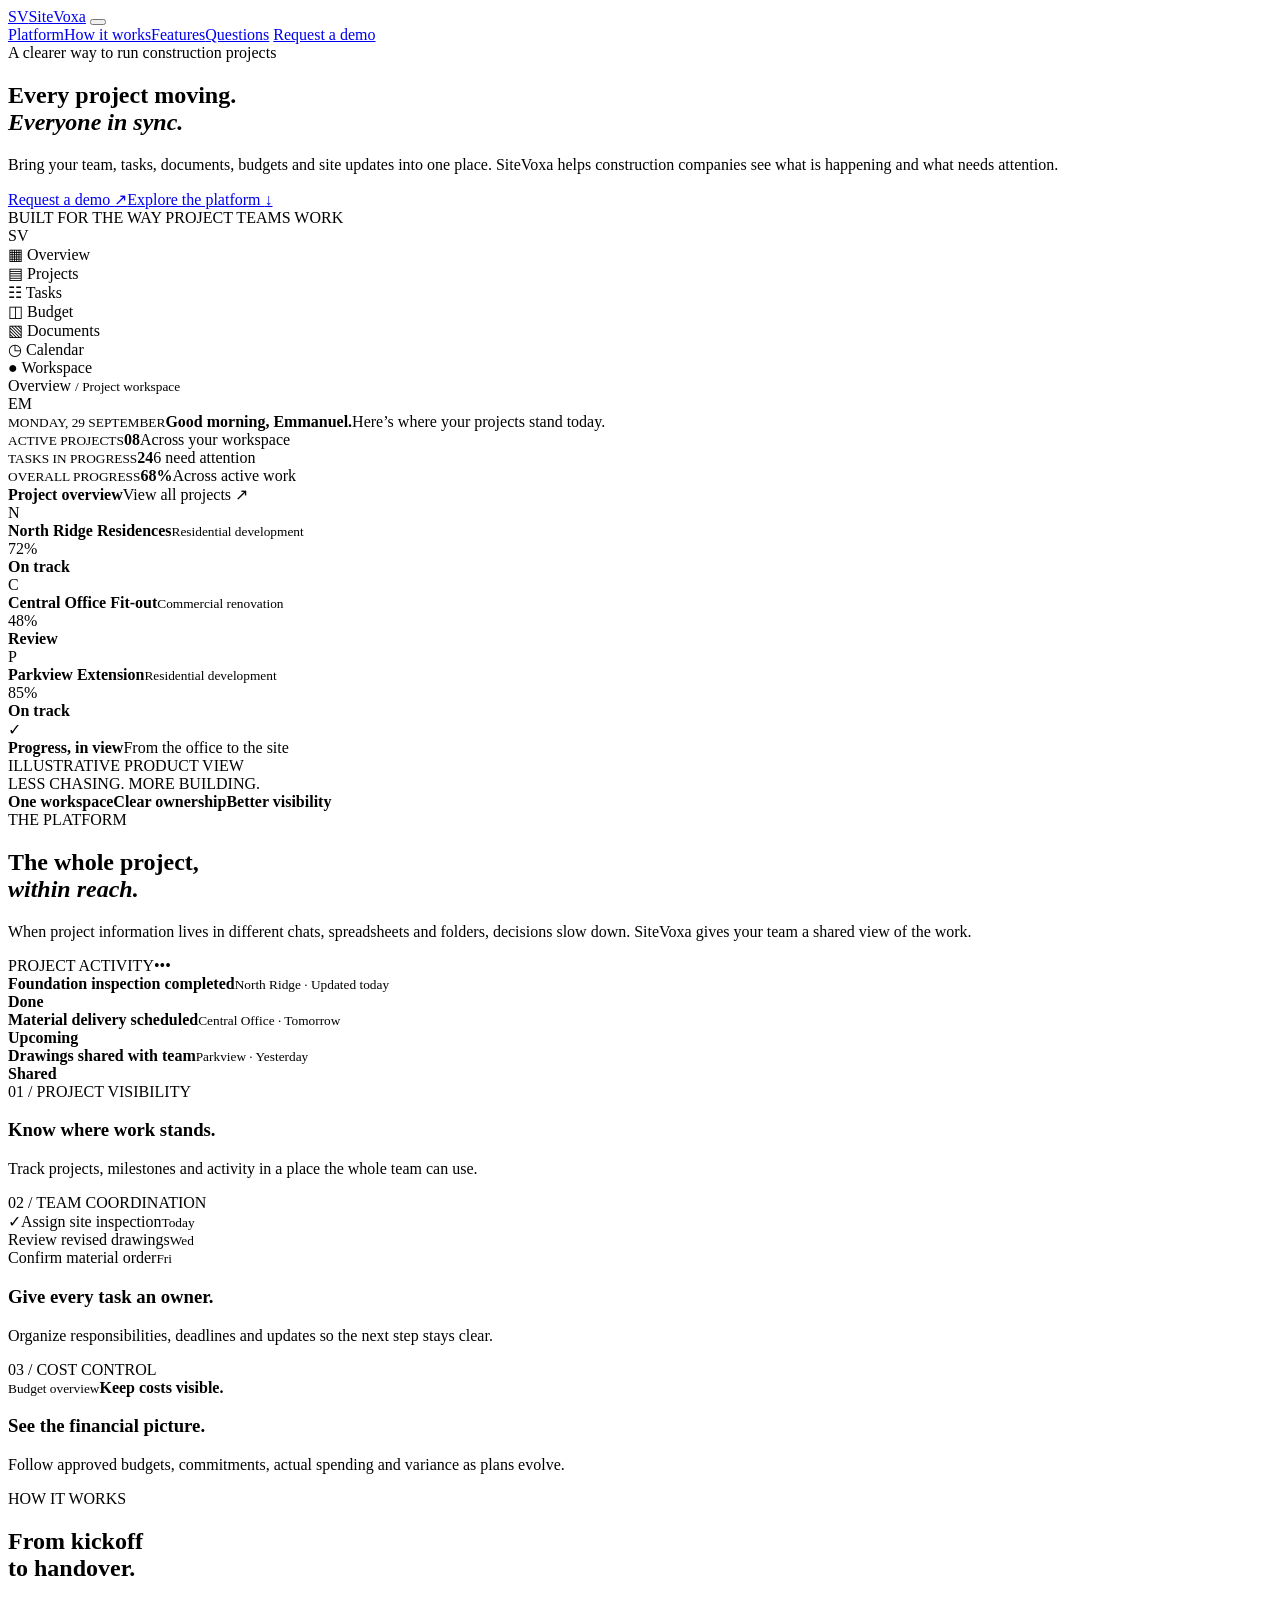
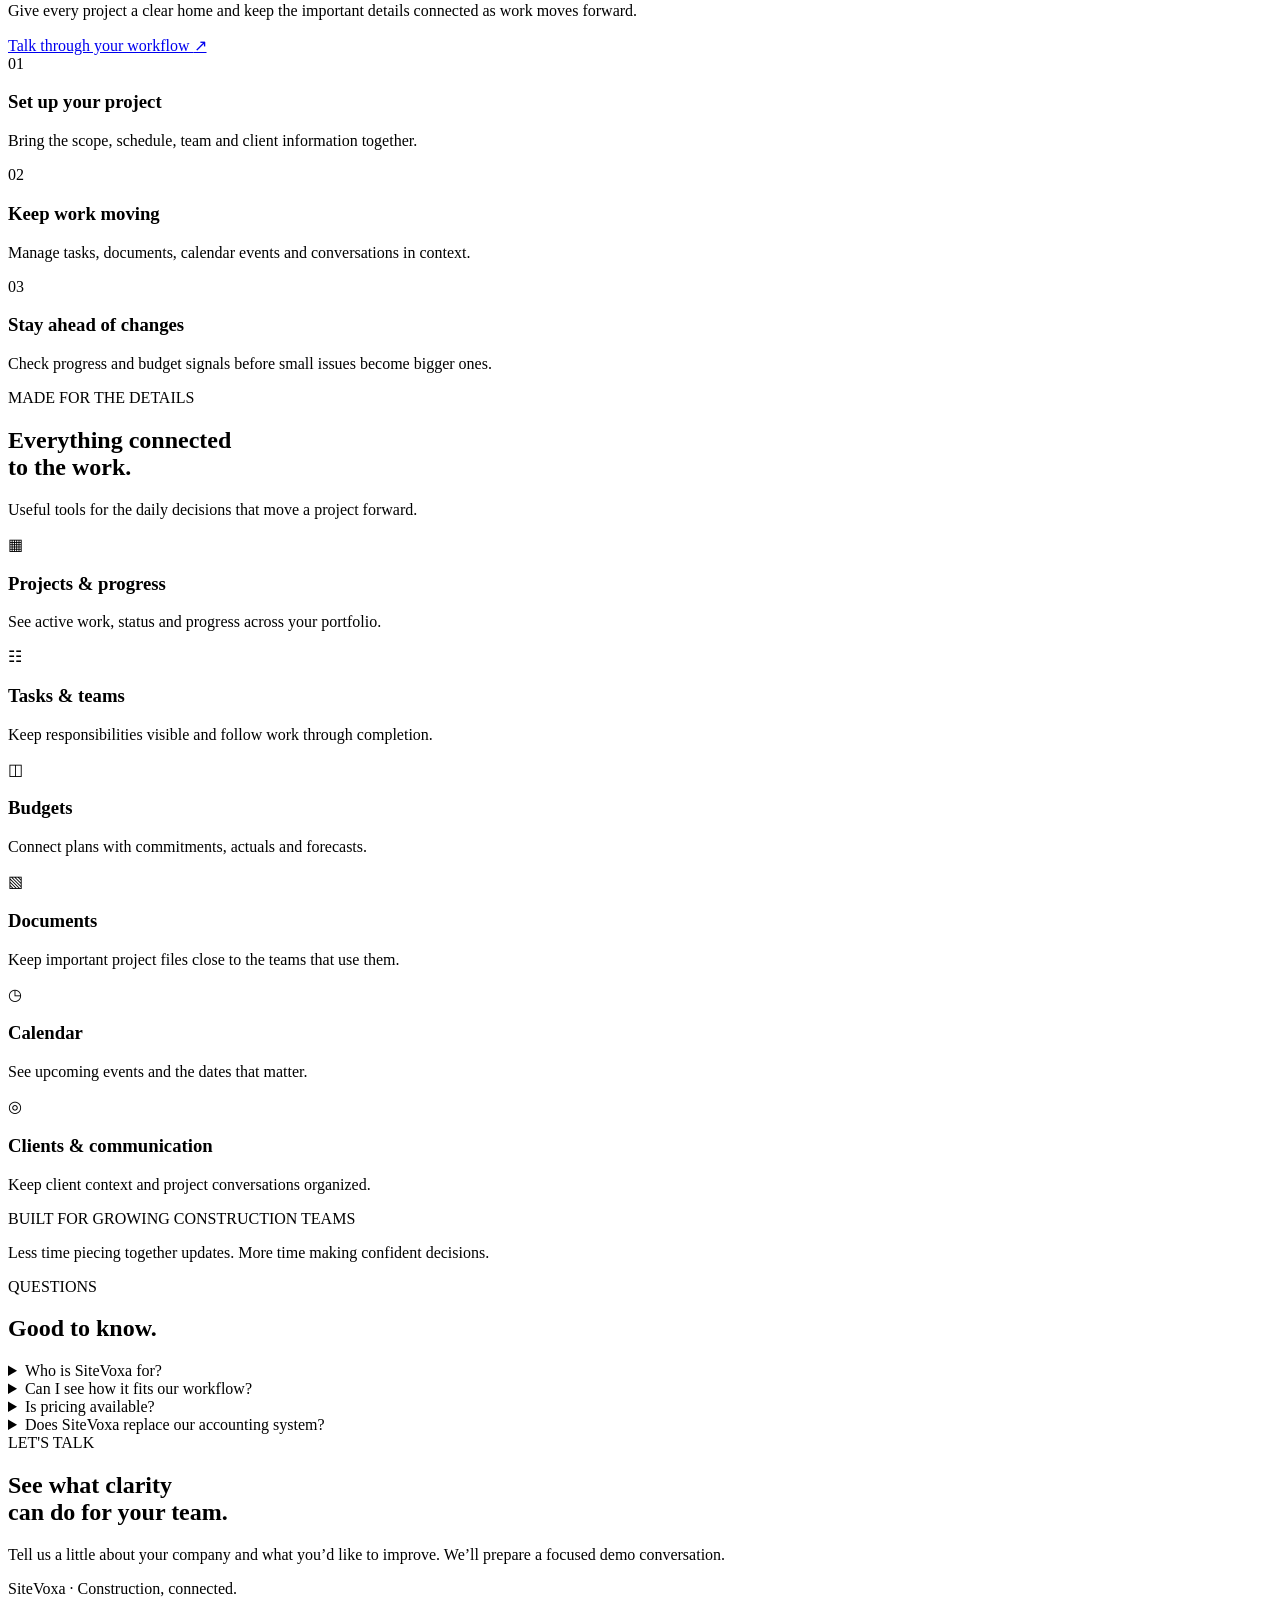
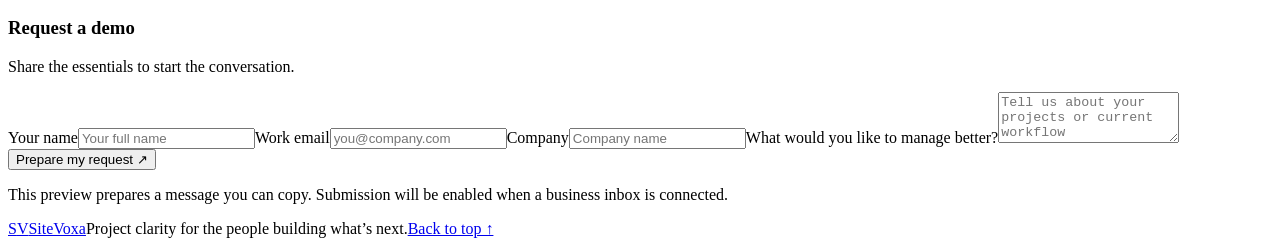
==== index.html @ 2865266f "Add SiteVoxa business website" ====
<!doctype html>
<html lang="en">
<head>
  <meta charset="utf-8">
  <meta name="viewport" content="width=device-width, initial-scale=1">
  <meta name="theme-color" content="#09251d">
  <meta name="description" content="SiteVoxa brings projects, tasks, teams, budgets and site updates into one clear workspace for construction companies.">
  <title>SiteVoxa — Run every project with clarity</title>
  <link rel="icon" href="favicon.svg" type="image/svg+xml">
  <link rel="preconnect" href="https://fonts.googleapis.com">
  <link rel="preconnect" href="https://fonts.gstatic.com" crossorigin>
  <link href="https://fonts.googleapis.com/css2?family=DM+Sans:wght@400;500;600;700&family=Manrope:wght@400;500;600;700;800&display=swap" rel="stylesheet">
  <link rel="stylesheet" href="styles.css">
</head>
<body>
  <header class="site-header" id="top">
    <div class="shell nav-wrap">
      <a class="brand" href="#top" aria-label="SiteVoxa home"><span class="brand-mark">S<span>V</span></span><span>SiteVoxa</span></a>
      <button class="menu-toggle" aria-expanded="false" aria-controls="primary-nav" aria-label="Open menu"><span></span><span></span><span></span></button>
      <nav id="primary-nav" class="nav-links" aria-label="Main navigation">
        <a href="#platform">Platform</a><a href="#workflow">How it works</a><a href="#features">Features</a><a href="#faq">Questions</a>
        <a class="nav-cta" href="#contact">Request a demo</a>
      </nav>
    </div>
  </header>
  <main>
    <section class="hero shell">
      <div class="hero-copy">
        <div class="eyebrow"><span class="eyebrow-line"></span> A clearer way to run construction projects</div>
        <h1>Every project moving.<br><em>Everyone in sync.</em></h1>
        <p>Bring your team, tasks, documents, budgets and site updates into one place. SiteVoxa helps construction companies see what is happening and what needs attention.</p>
        <div class="hero-actions"><a class="button button-primary" href="#contact">Request a demo <span aria-hidden="true">↗</span></a><a class="text-link" href="#platform">Explore the platform <span aria-hidden="true">↓</span></a></div>
        <div class="hero-proof"><span class="mini-rule"></span> BUILT FOR THE WAY PROJECT TEAMS WORK</div>
      </div>
      <div class="hero-visual" aria-label="Illustrative SiteVoxa project overview">
        <div class="visual-glow"></div>
        <div class="app-window">
          <div class="app-sidebar"><div class="app-logo">SV</div><div class="side-item selected">▦ <span>Overview</span></div><div class="side-item">▤ <span>Projects</span></div><div class="side-item">☷ <span>Tasks</span></div><div class="side-item">◫ <span>Budget</span></div><div class="side-item">▧ <span>Documents</span></div><div class="side-item">◷ <span>Calendar</span></div><div class="side-bottom">● <span>Workspace</span></div></div>
          <div class="app-content"><div class="app-top"><span>Overview <small>/ Project workspace</small></span><div class="avatar">EM</div></div><div class="app-main"><div class="app-greeting"><small>MONDAY, 29 SEPTEMBER</small><strong>Good morning, Emmanuel.</strong><span>Here’s where your projects stand today.</span></div><div class="stat-row"><div><small>ACTIVE PROJECTS</small><strong>08</strong><span>Across your workspace</span></div><div><small>TASKS IN PROGRESS</small><strong>24</strong><span>6 need attention</span></div><div><small>OVERALL PROGRESS</small><strong>68%</strong><span>Across active work</span></div></div><div class="project-panel"><div class="panel-heading"><strong>Project overview</strong><span>View all projects ↗</span></div><div class="project-line"><div class="project-icon">N</div><div><strong>North Ridge Residences</strong><small>Residential development</small></div><div class="progress-label">72% <i style="--progress:72%"></i></div><b class="status">On track</b></div><div class="project-line"><div class="project-icon alt">C</div><div><strong>Central Office Fit-out</strong><small>Commercial renovation</small></div><div class="progress-label">48% <i style="--progress:48%"></i></div><b class="status amber">Review</b></div><div class="project-line"><div class="project-icon third">P</div><div><strong>Parkview Extension</strong><small>Residential development</small></div><div class="progress-label">85% <i style="--progress:85%"></i></div><b class="status">On track</b></div></div></div></div>
        </div>
        <div class="float-note"><div class="note-symbol">✓</div><div><strong>Progress, in view</strong><span>From the office to the site</span></div></div>
        <div class="visual-caption">ILLUSTRATIVE PRODUCT VIEW</div>
      </div>
    </section>
    <section class="trust-strip"><div class="shell"><span>LESS CHASING. MORE BUILDING.</span><div><b>One workspace</b><i></i><b>Clear ownership</b><i></i><b>Better visibility</b></div></div></section>
    <section id="platform" class="section platform shell"><div class="section-heading"><div><span class="kicker">THE PLATFORM</span><h2>The whole project,<br><em>within reach.</em></h2></div><p>When project information lives in different chats, spreadsheets and folders, decisions slow down. SiteVoxa gives your team a shared view of the work.</p></div><div class="feature-grid"><article class="feature-card feature-lead"><div class="feature-illustration"><div class="board-title"><span>PROJECT ACTIVITY</span><span>•••</span></div><div class="activity-item"><span class="activity-dot"></span><div><b>Foundation inspection completed</b><small>North Ridge · Updated today</small></div><strong>Done</strong></div><div class="activity-item"><span class="activity-dot gold"></span><div><b>Material delivery scheduled</b><small>Central Office · Tomorrow</small></div><strong class="neutral">Upcoming</strong></div><div class="activity-item"><span class="activity-dot"></span><div><b>Drawings shared with team</b><small>Parkview · Yesterday</small></div><strong>Shared</strong></div></div><div class="feature-text"><span>01 / PROJECT VISIBILITY</span><h3>Know where work stands.</h3><p>Track projects, milestones and activity in a place the whole team can use.</p></div></article><article class="feature-card dark-card"><span class="card-index">02 / TEAM COORDINATION</span><div class="task-stack"><div><span class="task-check">✓</span><span>Assign site inspection</span><small>Today</small></div><div><span class="task-check outline"></span><span>Review revised drawings</span><small>Wed</small></div><div><span class="task-check outline"></span><span>Confirm material order</span><small>Fri</small></div></div><h3>Give every task an owner.</h3><p>Organize responsibilities, deadlines and updates so the next step stays clear.</p></article><article class="feature-card budget-card"><span class="card-index">03 / COST CONTROL</span><div class="budget-graphic"><div><small>Budget overview</small><strong>Keep costs visible.</strong></div><div class="budget-bars"><span style="--w:82%"></span><span style="--w:57%"></span><span style="--w:70%"></span></div></div><h3>See the financial picture.</h3><p>Follow approved budgets, commitments, actual spending and variance as plans evolve.</p></article></div></section>
    <section id="workflow" class="section workflow"><div class="shell workflow-inner"><div class="workflow-intro"><span class="kicker light">HOW IT WORKS</span><h2>From kickoff<br>to handover.</h2><p>Give every project a clear home and keep the important details connected as work moves forward.</p><a class="button button-light" href="#contact">Talk through your workflow <span aria-hidden="true">↗</span></a></div><div class="steps"><div class="step"><span>01</span><div><h3>Set up your project</h3><p>Bring the scope, schedule, team and client information together.</p></div></div><div class="step"><span>02</span><div><h3>Keep work moving</h3><p>Manage tasks, documents, calendar events and conversations in context.</p></div></div><div class="step"><span>03</span><div><h3>Stay ahead of changes</h3><p>Check progress and budget signals before small issues become bigger ones.</p></div></div></div></div></section>
    <section id="features" class="section details shell"><div class="section-heading"><div><span class="kicker">MADE FOR THE DETAILS</span><h2>Everything connected<br>to the work.</h2></div><p>Useful tools for the daily decisions that move a project forward.</p></div><div class="detail-grid"><div><span class="detail-icon">▦</span><h3>Projects & progress</h3><p>See active work, status and progress across your portfolio.</p></div><div><span class="detail-icon">☷</span><h3>Tasks & teams</h3><p>Keep responsibilities visible and follow work through completion.</p></div><div><span class="detail-icon">◫</span><h3>Budgets</h3><p>Connect plans with commitments, actuals and forecasts.</p></div><div><span class="detail-icon">▧</span><h3>Documents</h3><p>Keep important project files close to the teams that use them.</p></div><div><span class="detail-icon">◷</span><h3>Calendar</h3><p>See upcoming events and the dates that matter.</p></div><div><span class="detail-icon">◎</span><h3>Clients & communication</h3><p>Keep client context and project conversations organized.</p></div></div></section>
    <section class="quote-band"><div class="shell"><span>BUILT FOR GROWING CONSTRUCTION TEAMS</span><p>Less time piecing together updates. More time making confident decisions.</p></div></section>
    <section id="faq" class="section faq shell"><div><span class="kicker">QUESTIONS</span><h2>Good to know.</h2></div><div class="faq-list"><details><summary>Who is SiteVoxa for?</summary><p>SiteVoxa is designed for construction companies and project teams that want a clearer way to coordinate work, information and costs.</p></details><details><summary>Can I see how it fits our workflow?</summary><p>Yes. Request a demo and describe your team and the projects you manage. We can walk through the parts most relevant to you.</p></details><details><summary>Is pricing available?</summary><p>We’re speaking with early teams to understand their needs. Share your company details in the demo request and we can discuss the right arrangement.</p></details><details><summary>Does SiteVoxa replace our accounting system?</summary><p>SiteVoxa helps teams track project budgets and activity. It should not be treated as a replacement for dedicated accounting software.</p></details></div></section>
    <section id="contact" class="contact-section"><div class="shell contact-inner"><div><span class="kicker light">LET'S TALK</span><h2>See what clarity<br>can do for your team.</h2><p>Tell us a little about your company and what you’d like to improve. We’ll prepare a focused demo conversation.</p><div class="contact-foot">SiteVoxa <span>·</span> Construction, connected.</div></div><form class="contact-form" id="demo-form"><h3>Request a demo</h3><p>Share the essentials to start the conversation.</p><label for="name">Your name</label><input id="name" name="name" autocomplete="name" required placeholder="Your full name"><label for="email">Work email</label><input id="email" name="email" type="email" autocomplete="email" required placeholder="you@company.com"><label for="company">Company</label><input id="company" name="company" autocomplete="organization" required placeholder="Company name"><label for="message">What would you like to manage better?</label><textarea id="message" name="message" rows="3" placeholder="Tell us about your projects or current workflow"></textarea><button class="button button-primary form-button" type="submit">Prepare my request <span aria-hidden="true">↗</span></button><p class="form-note">This preview prepares a message you can copy. Submission will be enabled when a business inbox is connected.</p><div class="form-result" id="form-result" hidden><strong>Your request is ready.</strong><p>Copy the message below and send it through your preferred channel. The site has not submitted it.</p><textarea id="request-text" readonly rows="7" aria-label="Prepared demo request"></textarea><button type="button" id="copy-request">Copy request</button><span id="copy-status" role="status"></span></div></form></div></section>
  </main>
  <footer class="footer"><div class="shell footer-inner"><a class="brand" href="#top"><span class="brand-mark">S<span>V</span></span><span>SiteVoxa</span></a><span>Project clarity for the people building what’s next.</span><a href="#top">Back to top ↑</a></div></footer>
  <script src="script.js"></script>
</body>
</html>
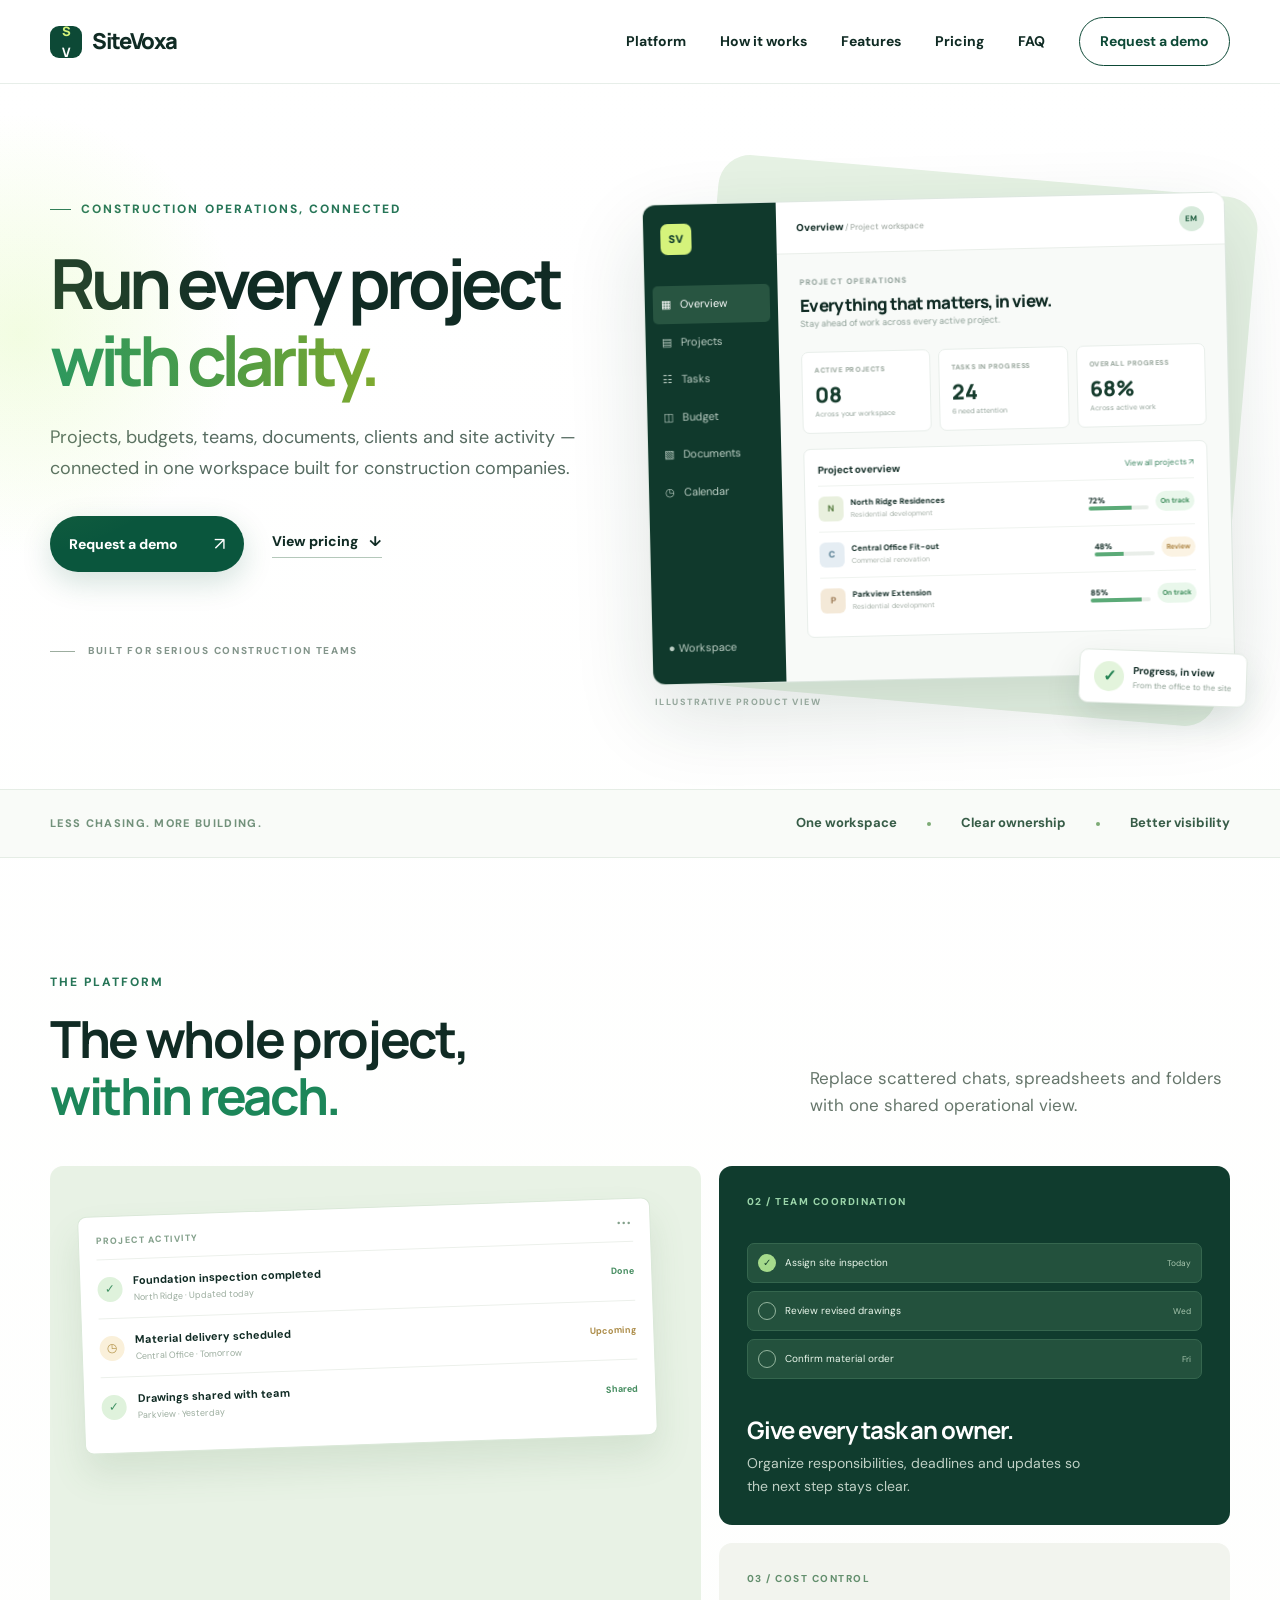
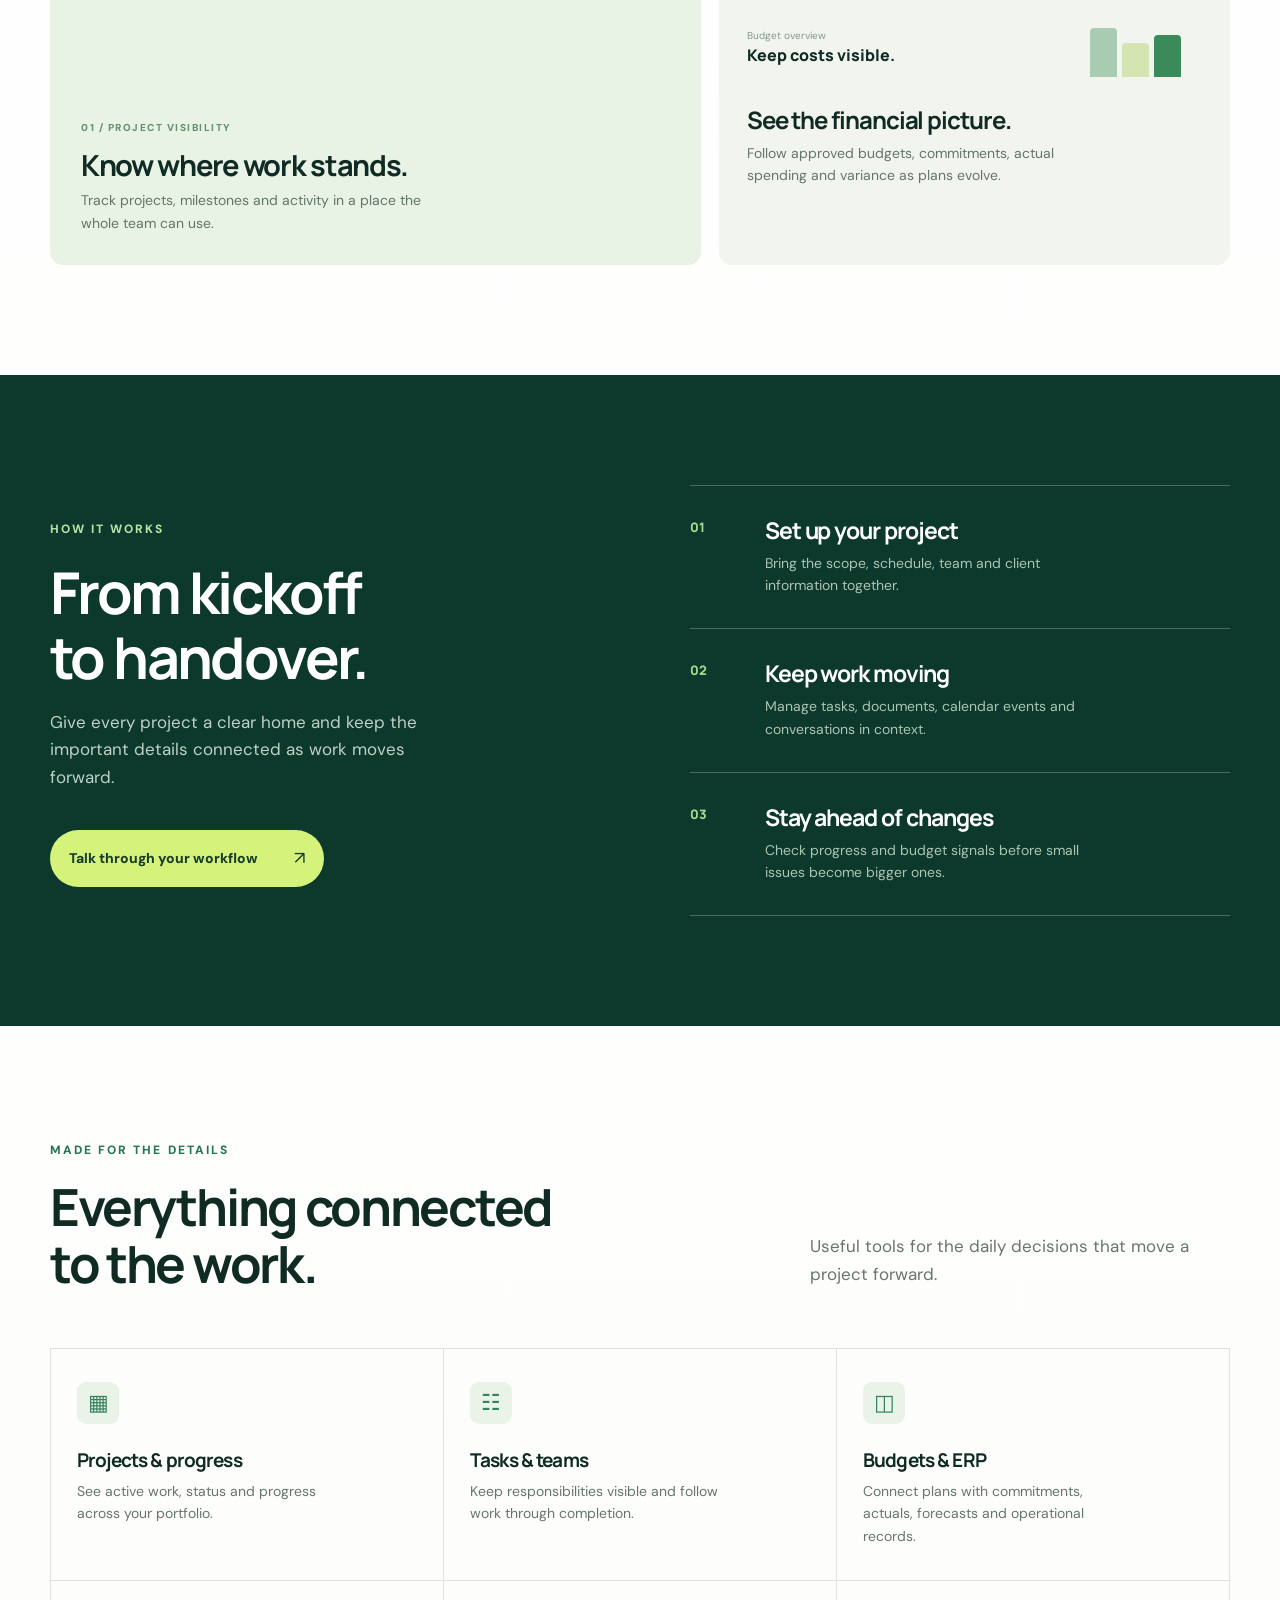
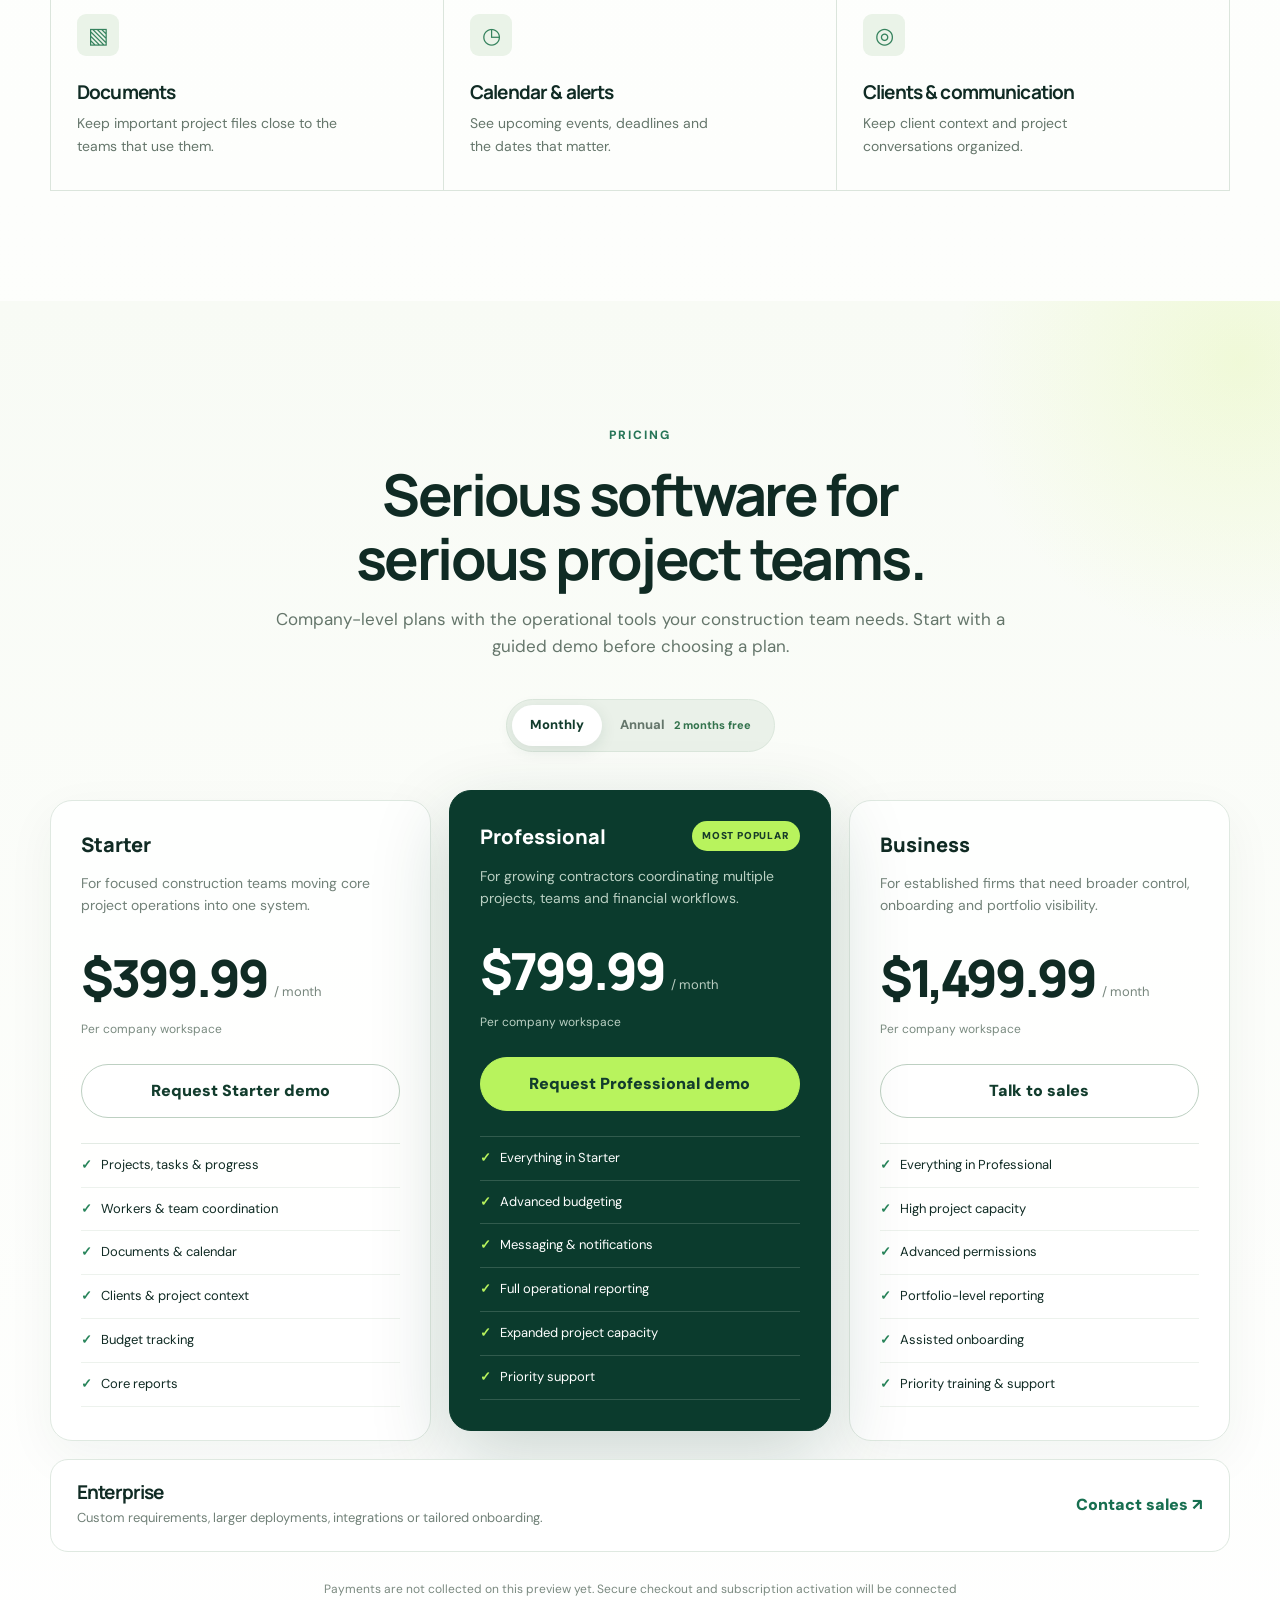
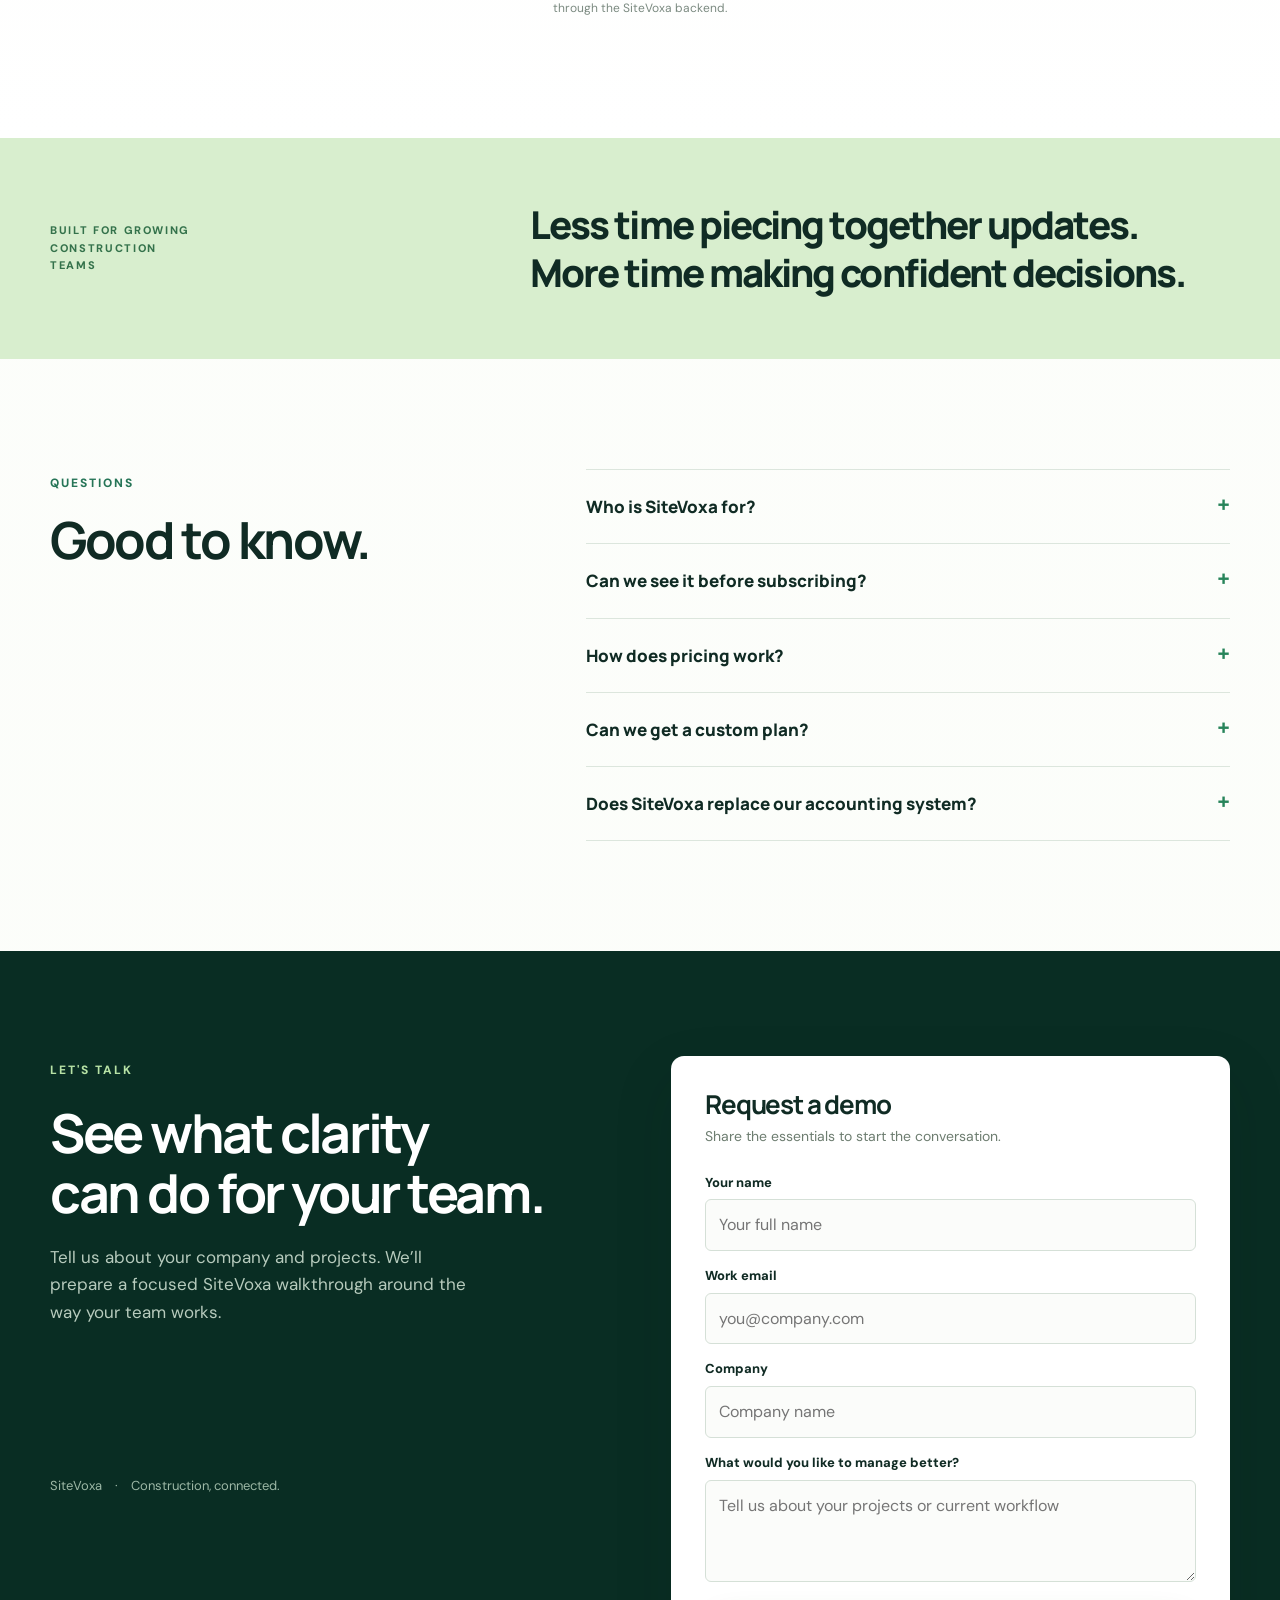
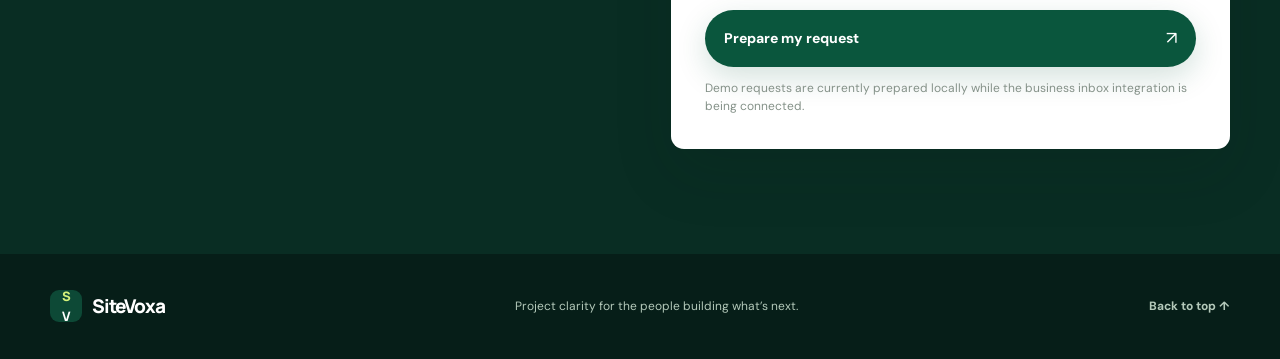
==== commit 370d5ae4: "Modernize SiteVoxa site and add pricing" ====
--- a/index.html
+++ b/index.html
@@ -5,52 +5,25 @@
   <meta name="viewport" content="width=device-width, initial-scale=1">
   <meta name="theme-color" content="#09251d">
   <meta name="description" content="SiteVoxa brings projects, tasks, teams, budgets and site updates into one clear workspace for construction companies.">
-  <title>SiteVoxa — Run every project with clarity</title>
+  <title>SiteVoxa — Construction operations, connected</title>
   <link rel="icon" href="favicon.svg" type="image/svg+xml">
   <link rel="preconnect" href="https://fonts.googleapis.com">
   <link rel="preconnect" href="https://fonts.gstatic.com" crossorigin>
   <link href="https://fonts.googleapis.com/css2?family=DM+Sans:wght@400;500;600;700&family=Manrope:wght@400;500;600;700;800&display=swap" rel="stylesheet">
   <link rel="stylesheet" href="styles.css">
+  <link rel="stylesheet" href="modern.css">
 </head>
 <body>
-  <header class="site-header" id="top">
-    <div class="shell nav-wrap">
-      <a class="brand" href="#top" aria-label="SiteVoxa home"><span class="brand-mark">S<span>V</span></span><span>SiteVoxa</span></a>
-      <button class="menu-toggle" aria-expanded="false" aria-controls="primary-nav" aria-label="Open menu"><span></span><span></span><span></span></button>
-      <nav id="primary-nav" class="nav-links" aria-label="Main navigation">
-        <a href="#platform">Platform</a><a href="#workflow">How it works</a><a href="#features">Features</a><a href="#faq">Questions</a>
-        <a class="nav-cta" href="#contact">Request a demo</a>
-      </nav>
-    </div>
-  </header>
-  <main>
-    <section class="hero shell">
-      <div class="hero-copy">
-        <div class="eyebrow"><span class="eyebrow-line"></span> A clearer way to run construction projects</div>
-        <h1>Every project moving.<br><em>Everyone in sync.</em></h1>
-        <p>Bring your team, tasks, documents, budgets and site updates into one place. SiteVoxa helps construction companies see what is happening and what needs attention.</p>
-        <div class="hero-actions"><a class="button button-primary" href="#contact">Request a demo <span aria-hidden="true">↗</span></a><a class="text-link" href="#platform">Explore the platform <span aria-hidden="true">↓</span></a></div>
-        <div class="hero-proof"><span class="mini-rule"></span> BUILT FOR THE WAY PROJECT TEAMS WORK</div>
-      </div>
-      <div class="hero-visual" aria-label="Illustrative SiteVoxa project overview">
-        <div class="visual-glow"></div>
-        <div class="app-window">
-          <div class="app-sidebar"><div class="app-logo">SV</div><div class="side-item selected">▦ <span>Overview</span></div><div class="side-item">▤ <span>Projects</span></div><div class="side-item">☷ <span>Tasks</span></div><div class="side-item">◫ <span>Budget</span></div><div class="side-item">▧ <span>Documents</span></div><div class="side-item">◷ <span>Calendar</span></div><div class="side-bottom">● <span>Workspace</span></div></div>
-          <div class="app-content"><div class="app-top"><span>Overview <small>/ Project workspace</small></span><div class="avatar">EM</div></div><div class="app-main"><div class="app-greeting"><small>MONDAY, 29 SEPTEMBER</small><strong>Good morning, Emmanuel.</strong><span>Here’s where your projects stand today.</span></div><div class="stat-row"><div><small>ACTIVE PROJECTS</small><strong>08</strong><span>Across your workspace</span></div><div><small>TASKS IN PROGRESS</small><strong>24</strong><span>6 need attention</span></div><div><small>OVERALL PROGRESS</small><strong>68%</strong><span>Across active work</span></div></div><div class="project-panel"><div class="panel-heading"><strong>Project overview</strong><span>View all projects ↗</span></div><div class="project-line"><div class="project-icon">N</div><div><strong>North Ridge Residences</strong><small>Residential development</small></div><div class="progress-label">72% <i style="--progress:72%"></i></div><b class="status">On track</b></div><div class="project-line"><div class="project-icon alt">C</div><div><strong>Central Office Fit-out</strong><small>Commercial renovation</small></div><div class="progress-label">48% <i style="--progress:48%"></i></div><b class="status amber">Review</b></div><div class="project-line"><div class="project-icon third">P</div><div><strong>Parkview Extension</strong><small>Residential development</small></div><div class="progress-label">85% <i style="--progress:85%"></i></div><b class="status">On track</b></div></div></div></div>
-        </div>
-        <div class="float-note"><div class="note-symbol">✓</div><div><strong>Progress, in view</strong><span>From the office to the site</span></div></div>
-        <div class="visual-caption">ILLUSTRATIVE PRODUCT VIEW</div>
-      </div>
-    </section>
-    <section class="trust-strip"><div class="shell"><span>LESS CHASING. MORE BUILDING.</span><div><b>One workspace</b><i></i><b>Clear ownership</b><i></i><b>Better visibility</b></div></div></section>
-    <section id="platform" class="section platform shell"><div class="section-heading"><div><span class="kicker">THE PLATFORM</span><h2>The whole project,<br><em>within reach.</em></h2></div><p>When project information lives in different chats, spreadsheets and folders, decisions slow down. SiteVoxa gives your team a shared view of the work.</p></div><div class="feature-grid"><article class="feature-card feature-lead"><div class="feature-illustration"><div class="board-title"><span>PROJECT ACTIVITY</span><span>•••</span></div><div class="activity-item"><span class="activity-dot"></span><div><b>Foundation inspection completed</b><small>North Ridge · Updated today</small></div><strong>Done</strong></div><div class="activity-item"><span class="activity-dot gold"></span><div><b>Material delivery scheduled</b><small>Central Office · Tomorrow</small></div><strong class="neutral">Upcoming</strong></div><div class="activity-item"><span class="activity-dot"></span><div><b>Drawings shared with team</b><small>Parkview · Yesterday</small></div><strong>Shared</strong></div></div><div class="feature-text"><span>01 / PROJECT VISIBILITY</span><h3>Know where work stands.</h3><p>Track projects, milestones and activity in a place the whole team can use.</p></div></article><article class="feature-card dark-card"><span class="card-index">02 / TEAM COORDINATION</span><div class="task-stack"><div><span class="task-check">✓</span><span>Assign site inspection</span><small>Today</small></div><div><span class="task-check outline"></span><span>Review revised drawings</span><small>Wed</small></div><div><span class="task-check outline"></span><span>Confirm material order</span><small>Fri</small></div></div><h3>Give every task an owner.</h3><p>Organize responsibilities, deadlines and updates so the next step stays clear.</p></article><article class="feature-card budget-card"><span class="card-index">03 / COST CONTROL</span><div class="budget-graphic"><div><small>Budget overview</small><strong>Keep costs visible.</strong></div><div class="budget-bars"><span style="--w:82%"></span><span style="--w:57%"></span><span style="--w:70%"></span></div></div><h3>See the financial picture.</h3><p>Follow approved budgets, commitments, actual spending and variance as plans evolve.</p></article></div></section>
-    <section id="workflow" class="section workflow"><div class="shell workflow-inner"><div class="workflow-intro"><span class="kicker light">HOW IT WORKS</span><h2>From kickoff<br>to handover.</h2><p>Give every project a clear home and keep the important details connected as work moves forward.</p><a class="button button-light" href="#contact">Talk through your workflow <span aria-hidden="true">↗</span></a></div><div class="steps"><div class="step"><span>01</span><div><h3>Set up your project</h3><p>Bring the scope, schedule, team and client information together.</p></div></div><div class="step"><span>02</span><div><h3>Keep work moving</h3><p>Manage tasks, documents, calendar events and conversations in context.</p></div></div><div class="step"><span>03</span><div><h3>Stay ahead of changes</h3><p>Check progress and budget signals before small issues become bigger ones.</p></div></div></div></div></section>
-    <section id="features" class="section details shell"><div class="section-heading"><div><span class="kicker">MADE FOR THE DETAILS</span><h2>Everything connected<br>to the work.</h2></div><p>Useful tools for the daily decisions that move a project forward.</p></div><div class="detail-grid"><div><span class="detail-icon">▦</span><h3>Projects & progress</h3><p>See active work, status and progress across your portfolio.</p></div><div><span class="detail-icon">☷</span><h3>Tasks & teams</h3><p>Keep responsibilities visible and follow work through completion.</p></div><div><span class="detail-icon">◫</span><h3>Budgets</h3><p>Connect plans with commitments, actuals and forecasts.</p></div><div><span class="detail-icon">▧</span><h3>Documents</h3><p>Keep important project files close to the teams that use them.</p></div><div><span class="detail-icon">◷</span><h3>Calendar</h3><p>See upcoming events and the dates that matter.</p></div><div><span class="detail-icon">◎</span><h3>Clients & communication</h3><p>Keep client context and project conversations organized.</p></div></div></section>
-    <section class="quote-band"><div class="shell"><span>BUILT FOR GROWING CONSTRUCTION TEAMS</span><p>Less time piecing together updates. More time making confident decisions.</p></div></section>
-    <section id="faq" class="section faq shell"><div><span class="kicker">QUESTIONS</span><h2>Good to know.</h2></div><div class="faq-list"><details><summary>Who is SiteVoxa for?</summary><p>SiteVoxa is designed for construction companies and project teams that want a clearer way to coordinate work, information and costs.</p></details><details><summary>Can I see how it fits our workflow?</summary><p>Yes. Request a demo and describe your team and the projects you manage. We can walk through the parts most relevant to you.</p></details><details><summary>Is pricing available?</summary><p>We’re speaking with early teams to understand their needs. Share your company details in the demo request and we can discuss the right arrangement.</p></details><details><summary>Does SiteVoxa replace our accounting system?</summary><p>SiteVoxa helps teams track project budgets and activity. It should not be treated as a replacement for dedicated accounting software.</p></details></div></section>
-    <section id="contact" class="contact-section"><div class="shell contact-inner"><div><span class="kicker light">LET'S TALK</span><h2>See what clarity<br>can do for your team.</h2><p>Tell us a little about your company and what you’d like to improve. We’ll prepare a focused demo conversation.</p><div class="contact-foot">SiteVoxa <span>·</span> Construction, connected.</div></div><form class="contact-form" id="demo-form"><h3>Request a demo</h3><p>Share the essentials to start the conversation.</p><label for="name">Your name</label><input id="name" name="name" autocomplete="name" required placeholder="Your full name"><label for="email">Work email</label><input id="email" name="email" type="email" autocomplete="email" required placeholder="you@company.com"><label for="company">Company</label><input id="company" name="company" autocomplete="organization" required placeholder="Company name"><label for="message">What would you like to manage better?</label><textarea id="message" name="message" rows="3" placeholder="Tell us about your projects or current workflow"></textarea><button class="button button-primary form-button" type="submit">Prepare my request <span aria-hidden="true">↗</span></button><p class="form-note">This preview prepares a message you can copy. Submission will be enabled when a business inbox is connected.</p><div class="form-result" id="form-result" hidden><strong>Your request is ready.</strong><p>Copy the message below and send it through your preferred channel. The site has not submitted it.</p><textarea id="request-text" readonly rows="7" aria-label="Prepared demo request"></textarea><button type="button" id="copy-request">Copy request</button><span id="copy-status" role="status"></span></div></form></div></section>
-  </main>
-  <footer class="footer"><div class="shell footer-inner"><a class="brand" href="#top"><span class="brand-mark">S<span>V</span></span><span>SiteVoxa</span></a><span>Project clarity for the people building what’s next.</span><a href="#top">Back to top ↑</a></div></footer>
-  <script src="script.js"></script>
-</body>
-</html>
+<header class="site-header" id="top"><div class="shell nav-wrap"><a class="brand" href="#top" aria-label="SiteVoxa home"><span class="brand-mark">S<span>V</span></span><span>SiteVoxa</span></a><button class="menu-toggle" aria-expanded="false" aria-controls="primary-nav" aria-label="Open menu"><span></span><span></span><span></span></button><nav id="primary-nav" class="nav-links" aria-label="Main navigation"><a href="#platform">Platform</a><a href="#workflow">How it works</a><a href="#features">Features</a><a href="#pricing">Pricing</a><a href="#faq">FAQ</a><a class="nav-cta" href="#contact">Request a demo</a></nav></div></header>
+<main>
+<section class="hero shell"><div class="hero-copy reveal"><div class="eyebrow"><span class="eyebrow-line"></span> Construction operations, connected</div><h1>Run every project<br><em>with clarity.</em></h1><p>Projects, budgets, teams, documents, clients and site activity — connected in one workspace built for construction companies.</p><div class="hero-actions"><a class="button button-primary" href="#contact">Request a demo <span aria-hidden="true">↗</span></a><a class="text-link" href="#pricing">View pricing <span aria-hidden="true">↓</span></a></div><div class="hero-proof"><span class="mini-rule"></span> BUILT FOR SERIOUS CONSTRUCTION TEAMS</div></div>
+<div class="hero-visual reveal reveal-delay-1" aria-label="Illustrative SiteVoxa project overview"><div class="visual-glow"></div><div class="app-window"><div class="app-sidebar"><div class="app-logo">SV</div><div class="side-item selected">▦ <span>Overview</span></div><div class="side-item">▤ <span>Projects</span></div><div class="side-item">☷ <span>Tasks</span></div><div class="side-item">◫ <span>Budget</span></div><div class="side-item">▧ <span>Documents</span></div><div class="side-item">◷ <span>Calendar</span></div><div class="side-bottom">● <span>Workspace</span></div></div><div class="app-content"><div class="app-top"><span>Overview <small>/ Project workspace</small></span><div class="avatar">EM</div></div><div class="app-main"><div class="app-greeting"><small>PROJECT OPERATIONS</small><strong>Everything that matters, in view.</strong><span>Stay ahead of work across every active project.</span></div><div class="stat-row"><div><small>ACTIVE PROJECTS</small><strong>08</strong><span>Across your workspace</span></div><div><small>TASKS IN PROGRESS</small><strong>24</strong><span>6 need attention</span></div><div><small>OVERALL PROGRESS</small><strong>68%</strong><span>Across active work</span></div></div><div class="project-panel"><div class="panel-heading"><strong>Project overview</strong><span>View all projects ↗</span></div><div class="project-line"><div class="project-icon">N</div><div><strong>North Ridge Residences</strong><small>Residential development</small></div><div class="progress-label">72% <i style="--progress:72%"></i></div><b class="status">On track</b></div><div class="project-line"><div class="project-icon alt">C</div><div><strong>Central Office Fit-out</strong><small>Commercial renovation</small></div><div class="progress-label">48% <i style="--progress:48%"></i></div><b class="status amber">Review</b></div><div class="project-line"><div class="project-icon third">P</div><div><strong>Parkview Extension</strong><small>Residential development</small></div><div class="progress-label">85% <i style="--progress:85%"></i></div><b class="status">On track</b></div></div></div></div></div><div class="float-note"><div class="note-symbol">✓</div><div><strong>Progress, in view</strong><span>From the office to the site</span></div></div><div class="visual-caption">ILLUSTRATIVE PRODUCT VIEW</div></div></section>
+<section class="trust-strip"><div class="shell"><span>LESS CHASING. MORE BUILDING.</span><div><b>One workspace</b><i></i><b>Clear ownership</b><i></i><b>Better visibility</b></div></div></section>
+<section id="platform" class="section platform shell"><div class="section-heading reveal"><div><span class="kicker">THE PLATFORM</span><h2>The whole project,<br><em>within reach.</em></h2></div><p>Replace scattered chats, spreadsheets and folders with one shared operational view.</p></div><div class="feature-grid"><article class="feature-card feature-lead reveal"><div class="feature-illustration"><div class="board-title"><span>PROJECT ACTIVITY</span><span>•••</span></div><div class="activity-item"><span class="activity-dot"></span><div><b>Foundation inspection completed</b><small>North Ridge · Updated today</small></div><strong>Done</strong></div><div class="activity-item"><span class="activity-dot gold"></span><div><b>Material delivery scheduled</b><small>Central Office · Tomorrow</small></div><strong class="neutral">Upcoming</strong></div><div class="activity-item"><span class="activity-dot"></span><div><b>Drawings shared with team</b><small>Parkview · Yesterday</small></div><strong>Shared</strong></div></div><div class="feature-text"><span>01 / PROJECT VISIBILITY</span><h3>Know where work stands.</h3><p>Track projects, milestones and activity in a place the whole team can use.</p></div></article><article class="feature-card dark-card reveal reveal-delay-1"><span class="card-index">02 / TEAM COORDINATION</span><div class="task-stack"><div><span class="task-check">✓</span><span>Assign site inspection</span><small>Today</small></div><div><span class="task-check outline"></span><span>Review revised drawings</span><small>Wed</small></div><div><span class="task-check outline"></span><span>Confirm material order</span><small>Fri</small></div></div><h3>Give every task an owner.</h3><p>Organize responsibilities, deadlines and updates so the next step stays clear.</p></article><article class="feature-card budget-card reveal reveal-delay-2"><span class="card-index">03 / COST CONTROL</span><div class="budget-graphic"><div><small>Budget overview</small><strong>Keep costs visible.</strong></div><div class="budget-bars"><span style="--w:82%"></span><span style="--w:57%"></span><span style="--w:70%"></span></div></div><h3>See the financial picture.</h3><p>Follow approved budgets, commitments, actual spending and variance as plans evolve.</p></article></div></section>
+<section id="workflow" class="section workflow"><div class="shell workflow-inner"><div class="workflow-intro reveal"><span class="kicker light">HOW IT WORKS</span><h2>From kickoff<br>to handover.</h2><p>Give every project a clear home and keep the important details connected as work moves forward.</p><a class="button button-light" href="#contact">Talk through your workflow <span aria-hidden="true">↗</span></a></div><div class="steps reveal reveal-delay-1"><div class="step"><span>01</span><div><h3>Set up your project</h3><p>Bring the scope, schedule, team and client information together.</p></div></div><div class="step"><span>02</span><div><h3>Keep work moving</h3><p>Manage tasks, documents, calendar events and conversations in context.</p></div></div><div class="step"><span>03</span><div><h3>Stay ahead of changes</h3><p>Check progress and budget signals before small issues become bigger ones.</p></div></div></div></div></section>
+<section id="features" class="section details shell"><div class="section-heading reveal"><div><span class="kicker">MADE FOR THE DETAILS</span><h2>Everything connected<br>to the work.</h2></div><p>Useful tools for the daily decisions that move a project forward.</p></div><div class="detail-grid reveal"><div><span class="detail-icon">▦</span><h3>Projects & progress</h3><p>See active work, status and progress across your portfolio.</p></div><div><span class="detail-icon">☷</span><h3>Tasks & teams</h3><p>Keep responsibilities visible and follow work through completion.</p></div><div><span class="detail-icon">◫</span><h3>Budgets & ERP</h3><p>Connect plans with commitments, actuals, forecasts and operational records.</p></div><div><span class="detail-icon">▧</span><h3>Documents</h3><p>Keep important project files close to the teams that use them.</p></div><div><span class="detail-icon">◷</span><h3>Calendar & alerts</h3><p>See upcoming events, deadlines and the dates that matter.</p></div><div><span class="detail-icon">◎</span><h3>Clients & communication</h3><p>Keep client context and project conversations organized.</p></div></div></section>
+<section id="pricing" class="pricing"><div class="shell"><div class="pricing-head reveal"><span class="kicker">PRICING</span><h2>Serious software for<br>serious project teams.</h2><p>Company-level plans with the operational tools your construction team needs. Start with a guided demo before choosing a plan.</p><div class="billing-toggle" aria-label="Billing period"><button class="active" type="button" data-billing="monthly">Monthly</button><button type="button" data-billing="annual">Annual <span class="save-pill">2 months free</span></button></div></div><div class="pricing-grid"><article class="pricing-card reveal"><div class="plan-top"><span class="plan-name">Starter</span></div><p class="plan-desc">For focused construction teams moving core project operations into one system.</p><div class="price"><strong data-monthly="$399.99" data-annual="$3,999">$399.99</strong><span data-period>/ month</span></div><div class="plan-note">Per company workspace</div><a class="plan-cta" href="#contact">Request Starter demo</a><ul class="plan-features"><li>Projects, tasks & progress</li><li>Workers & team coordination</li><li>Documents & calendar</li><li>Clients & project context</li><li>Budget tracking</li><li>Core reports</li></ul></article><article class="pricing-card featured reveal reveal-delay-1"><div class="plan-top"><span class="plan-name">Professional</span><span class="popular">MOST POPULAR</span></div><p class="plan-desc">For growing contractors coordinating multiple projects, teams and financial workflows.</p><div class="price"><strong data-monthly="$799.99" data-annual="$7,999">$799.99</strong><span data-period>/ month</span></div><div class="plan-note">Per company workspace</div><a class="plan-cta" href="#contact">Request Professional demo</a><ul class="plan-features"><li>Everything in Starter</li><li>Advanced budgeting</li><li>Messaging & notifications</li><li>Full operational reporting</li><li>Expanded project capacity</li><li>Priority support</li></ul></article><article class="pricing-card reveal reveal-delay-2"><div class="plan-top"><span class="plan-name">Business</span></div><p class="plan-desc">For established firms that need broader control, onboarding and portfolio visibility.</p><div class="price"><strong data-monthly="$1,499.99" data-annual="$14,999">$1,499.99</strong><span data-period>/ month</span></div><div class="plan-note">Per company workspace</div><a class="plan-cta" href="#contact">Talk to sales</a><ul class="plan-features"><li>Everything in Professional</li><li>High project capacity</li><li>Advanced permissions</li><li>Portfolio-level reporting</li><li>Assisted onboarding</li><li>Priority training & support</li></ul></article></div><div class="enterprise-strip reveal"><div><h3>Enterprise</h3><p>Custom requirements, larger deployments, integrations or tailored onboarding.</p></div><a href="#contact">Contact sales ↗</a></div><p class="payment-note">Payments are not collected on this preview yet. Secure checkout and subscription activation will be connected through the SiteVoxa backend.</p></div></section>
+<section class="quote-band"><div class="shell reveal"><span>BUILT FOR GROWING CONSTRUCTION TEAMS</span><p>Less time piecing together updates. More time making confident decisions.</p></div></section>
+<section id="faq" class="section faq shell"><div class="reveal"><span class="kicker">QUESTIONS</span><h2>Good to know.</h2></div><div class="faq-list reveal reveal-delay-1"><details><summary>Who is SiteVoxa for?</summary><p>SiteVoxa is designed for construction companies and project teams that want a clearer way to coordinate work, information and costs.</p></details><details><summary>Can we see it before subscribing?</summary><p>Yes. Request a guided demo so we can show the parts most relevant to your workflow before you choose a plan.</p></details><details><summary>How does pricing work?</summary><p>Plans are priced per company workspace. Annual billing includes approximately two months free compared with monthly billing.</p></details><details><summary>Can we get a custom plan?</summary><p>Yes. Enterprise arrangements are available for larger deployments, tailored onboarding and future integration requirements.</p></details><details><summary>Does SiteVoxa replace our accounting system?</summary><p>SiteVoxa helps teams track project budgets and operational activity. It should not be treated as a replacement for dedicated accounting software.</p></details></div></section>
+<section id="contact" class="contact-section"><div class="shell contact-inner"><div class="reveal"><span class="kicker light">LET'S TALK</span><h2>See what clarity<br>can do for your team.</h2><p>Tell us about your company and projects. We’ll prepare a focused SiteVoxa walkthrough around the way your team works.</p><div class="contact-foot">SiteVoxa <span>·</span> Construction, connected.</div></div><form class="contact-form reveal reveal-delay-1" id="demo-form"><h3>Request a demo</h3><p>Share the essentials to start the conversation.</p><label for="name">Your name</label><input id="name" name="name" autocomplete="name" required placeholder="Your full name"><label for="email">Work email</label><input id="email" name="email" type="email" autocomplete="email" required placeholder="you@company.com"><label for="company">Company</label><input id="company" name="company" autocomplete="organization" required placeholder="Company name"><label for="message">What would you like to manage better?</label><textarea id="message" name="message" rows="3" placeholder="Tell us about your projects or current workflow"></textarea><button class="button button-primary form-button" type="submit">Prepare my request <span aria-hidden="true">↗</span></button><p class="form-note">Demo requests are currently prepared locally while the business inbox integration is being connected.</p><div class="form-result" id="form-result" hidden><strong>Your request is ready.</strong><p>Copy the message below and send it through your preferred channel.</p><textarea id="request-text" readonly rows="7" aria-label="Prepared demo request"></textarea><button type="button" id="copy-request">Copy request</button><span id="copy-status" role="status"></span></div></form></div></section>
+</main><footer class="footer"><div class="shell footer-inner"><a class="brand" href="#top"><span class="brand-mark">S<span>V</span></span><span>SiteVoxa</span></a><span>Project clarity for the people building what’s next.</span><a href="#top">Back to top ↑</a></div></footer><script src="script.js"></script></body></html>
--- a/styles.css
+++ b/styles.css
@@ -0,0 +1 @@
+:root{--ink:#102b24;--muted:#64746d;--green:#0d4936;--lime:#d5f37b;--line:#dde6df;--cream:#f6f8f3;--white:#fff}*{box-sizing:border-box}html{scroll-behavior:smooth}body{margin:0;background:#fff;color:var(--ink);font:16px/1.6 'DM Sans',sans-serif}h1,h2,h3,p{margin-top:0}h1,h2,h3{font-family:Manrope,sans-serif;line-height:1.12;letter-spacing:-.045em}a{color:inherit;text-decoration:none}button,input,textarea{font:inherit}button{cursor:pointer}.shell{width:min(1180px,calc(100% - 56px));margin:auto}.site-header{height:84px;border-bottom:1px solid #e7eee9;background:#fff;position:relative;z-index:10}.nav-wrap{height:100%;display:flex;align-items:center;justify-content:space-between}.brand{display:inline-flex;align-items:center;gap:10px;font-family:Manrope;font-weight:800;font-size:22px;letter-spacing:-.06em}.brand-mark{width:32px;height:32px;border-radius:9px;background:var(--green);color:var(--lime);font-size:13px;display:grid;place-content:center;letter-spacing:-.12em}.brand-mark span{color:white}.nav-links{display:flex;align-items:center;gap:34px;font-size:14px;font-weight:700}.nav-links>a:not(.nav-cta):hover,.footer a:hover{color:#147a55}.nav-cta{padding:11px 18px;border-radius:7px;border:1px solid var(--green);color:var(--green)}.nav-cta:hover{background:var(--green);color:#fff}.menu-toggle{display:none}.hero{display:grid;grid-template-columns:.97fr 1.03fr;align-items:center;gap:48px;min-height:640px;padding-top:66px;padding-bottom:80px}.eyebrow,.kicker{font-size:12px;font-weight:800;letter-spacing:.17em;color:#267557}.eyebrow{display:flex;align-items:center;gap:10px;text-transform:uppercase}.eyebrow-line{width:21px;height:1px;background:#267557}.hero h1{font-size:clamp(48px,5.4vw,76px);margin:25px 0 23px;letter-spacing:-.07em}.hero h1 em,.platform h2 em{font-style:normal;color:#1c8659}.hero-copy>p{font-size:18px;color:#566b61;max-width:530px;line-height:1.72}.hero-actions{display:flex;align-items:center;gap:28px;margin-top:32px}.button{border:0;border-radius:8px;display:inline-flex;justify-content:center;align-items:center;gap:36px;padding:14px 19px;font-weight:800;font-size:14px;transition:transform .2s,background .2s}.button:hover{transform:translateY(-2px)}.button-primary{background:#0a563d;color:white}.button-primary:hover{background:#083e2d}.button span{font-size:18px;font-weight:400}.text-link{font-size:14px;font-weight:800;border-bottom:1px solid #b4c8ba;padding-bottom:5px}.text-link span{margin-left:8px}.hero-proof{display:flex;align-items:center;gap:13px;margin-top:71px;color:#83958b;font-size:10px;letter-spacing:.17em;font-weight:800}.mini-rule{width:25px;height:1px;background:#9cad9f}.hero-visual{position:relative;padding:48px 0 30px}.visual-glow{position:absolute;inset:25px -8px 3px 50px;border-radius:32px;background:#e6f2e4;transform:rotate(5deg)}.app-window{position:relative;display:flex;min-height:430px;background:white;border:1px solid #dce6df;box-shadow:0 30px 80px #123b2b24;border-radius:13px;overflow:hidden;transform:rotate(-1.3deg)}.app-sidebar{width:133px;background:#10392c;color:#bdcfc5;padding:17px 8px;flex-shrink:0;font-size:11px}.app-logo{width:31px;height:31px;background:#d5f37b;border-radius:7px;display:grid;place-items:center;color:#113e2d;font-weight:900;margin:2px 9px 31px}.side-item{padding:10px 8px;border-radius:5px;display:flex;gap:9px;align-items:center}.side-item.selected{background:#285541;color:white}.side-bottom{margin-top:118px;padding:10px 8px}.app-content{flex:1;min-width:0;background:#f8faf8}.app-top{height:52px;background:#fff;border-bottom:1px solid #e9eee9;padding:0 20px;display:flex;align-items:center;justify-content:space-between;font-size:10px;font-weight:800}.app-top small{color:#a2aba4;font-weight:500}.avatar{background:#d7eadb;color:#236143;border-radius:50%;width:25px;height:25px;display:grid;place-items:center;font-size:8px}.app-main{padding:22px}.app-greeting{display:flex;flex-direction:column}.app-greeting small{font-size:8px;letter-spacing:.14em;color:#91a19a;font-weight:800}.app-greeting strong{font:800 17px Manrope;margin-top:5px;letter-spacing:-.04em}.app-greeting span{font-size:9px;color:#8b9d94}.stat-row{display:grid;grid-template-columns:repeat(3,1fr);gap:8px;margin-top:21px}.stat-row>div{background:white;border:1px solid #e8eeea;padding:12px;border-radius:7px;display:flex;flex-direction:column}.stat-row small{font-size:7px;color:#98a69c;font-weight:800;letter-spacing:.08em}.stat-row strong{font:800 21px Manrope;color:#173d2e;margin:5px 0 0}.stat-row span{font-size:7px;color:#8d9e94}.project-panel{margin-top:15px;background:white;border:1px solid #e8eeea;border-radius:7px;padding:13px}.panel-heading{display:flex;justify-content:space-between;align-items:center;font-size:10px;margin-bottom:7px}.panel-heading span{color:#37825d;font-size:8px}.project-line{display:flex;align-items:center;gap:7px;padding:10px 0;border-top:1px solid #eff3ef}.project-icon{width:25px;height:25px;border-radius:6px;background:#e9f0de;display:grid;place-items:center;font-size:9px;font-weight:800;color:#577c40;flex:none}.project-icon.alt{background:#e5edf3;color:#527b90}.project-icon.third{background:#f4e9d8;color:#9b7954}.project-line>div:nth-child(2){flex:1;min-width:0}.project-line strong,.project-line small{display:block;white-space:nowrap;overflow:hidden;text-overflow:ellipsis}.project-line strong{font-size:8px}.project-line small{font-size:7px;color:#a3aea5}.progress-label{width:60px;font-size:8px;font-weight:800}.progress-label i{display:block;background:linear-gradient(90deg,#5baa77 var(--progress),#e9eee9 var(--progress));height:4px;border-radius:10px}.status{font-size:7px;color:#3b8b59;background:#e9f7eb;padding:4px 5px;border-radius:10px;white-space:nowrap}.status.amber{color:#ab8240;background:#fbf3e3}.float-note{position:absolute;right:-17px;bottom:4px;display:flex;align-items:center;gap:9px;background:white;box-shadow:0 15px 35px #123b2b1e;border:1px solid #e1e9e2;border-radius:9px;padding:11px 14px;transform:rotate(2deg)}.note-symbol{border-radius:50%;background:#e3f4dc;color:#268454;width:30px;height:30px;display:grid;place-items:center;font-weight:800}.float-note strong,.float-note span{display:block}.float-note strong{font-size:10px}.float-note span{font-size:8px;color:#8b9e91}.visual-caption{position:absolute;bottom:0;left:8px;font-size:9px;color:#95a79c;letter-spacing:.16em;font-weight:800}.trust-strip{border-top:1px solid #e5ede5;border-bottom:1px solid #e5ede5;background:#f9fbf8}.trust-strip .shell{display:flex;align-items:center;justify-content:space-between;padding:23px 0}.trust-strip span{color:#72917b;font-size:11px;font-weight:800;letter-spacing:.12em}.trust-strip .shell div{display:flex;align-items:center;gap:30px;color:#375c47;font-size:13px}.trust-strip i{width:4px;height:4px;border-radius:50%;background:#7daa75}.section{padding-top:110px;padding-bottom:110px}.section-heading{display:flex;align-items:end;justify-content:space-between;gap:50px;margin-bottom:42px}.section h2,.contact-inner h2{font-size:clamp(38px,4vw,58px);margin:16px 0 0}.section-heading p{max-width:420px;color:#66766b;font-size:17px;margin:0 0 5px}.feature-grid{display:grid;grid-template-columns:1.12fr .88fr;gap:18px}.feature-card{border-radius:13px;padding:28px;background:#f2f6ef;min-height:322px;display:flex;flex-direction:column;overflow:hidden}.feature-card h3{font-size:24px;margin:0 0 8px}.feature-card p{font-size:14px;color:#64766a;max-width:350px;margin:0}.feature-lead{grid-row:span 2;background:#e8f2e5;justify-content:space-between;padding:31px}.feature-illustration{background:#fff;border:1px solid #dae8d8;box-shadow:0 20px 35px #4b785021;border-radius:9px;margin:10px 16px 40px 0;padding:17px;transform:rotate(-2deg)}.board-title{display:flex;justify-content:space-between;font-size:9px;color:#83a08b;font-weight:800;letter-spacing:.13em;margin-bottom:11px}.activity-item{display:flex;align-items:center;gap:11px;border-top:1px solid #ecf0eb;padding:13px 0}.activity-dot{height:25px;width:25px;background:#dff2dc;border-radius:50%;position:relative;flex:none}.activity-dot:after{content:'✓';position:absolute;inset:0;display:grid;place-content:center;color:#429264;font-size:12px}.activity-dot.gold{background:#faf0da}.activity-dot.gold:after{content:'◷';color:#b5944b}.activity-item div{flex:1}.activity-item b,.activity-item small{display:block}.activity-item b{font-size:11px}.activity-item small{font-size:9px;color:#9cad9f}.activity-item strong{font-size:9px;color:#438b5e}.activity-item strong.neutral{color:#ac8c48}.feature-text span,.card-index{font-size:10px;font-weight:800;letter-spacing:.15em;color:#648f6e}.feature-text h3{margin-top:10px;font-size:29px}.dark-card{background:#103c2e;color:#fff}.dark-card .card-index{color:#9bd5aa}.dark-card p{color:#bfd0c5}.task-stack{margin:33px 0 30px}.task-stack div{display:flex;gap:9px;align-items:center;background:#23513d;border:1px solid #35664e;border-radius:7px;padding:10px;margin-bottom:8px;color:#eaf7ec;font-size:10px}.task-stack small{margin-left:auto;color:#a8c6af}.task-check{background:#a5da8b;border-radius:50%;width:18px;height:18px;display:grid;place-content:center;color:#19462e}.task-check.outline{background:none;border:1px solid #94b59e}.budget-card{background:#f2f4ee}.budget-graphic{display:flex;align-items:center;justify-content:space-between;gap:12px;margin:30px 0}.budget-graphic small,.budget-graphic strong{display:block}.budget-graphic small{color:#83998a;font-size:10px}.budget-graphic strong{font:800 16px Manrope}.budget-bars{width:112px;display:flex;align-items:end;gap:5px;height:60px}.budget-bars span{width:27px;height:var(--w);background:#a8cbb1;border-radius:4px 4px 0 0}.budget-bars span:nth-child(2){background:#d4e4b2}.budget-bars span:nth-child(3){background:#3a8a5a}.workflow{background:#0d392c;color:white}.workflow-inner{display:grid;grid-template-columns:.9fr 1fr;gap:13%;align-items:center}.kicker.light{color:#b7e2a5}.workflow h2{font-size:clamp(42px,4.5vw,64px);margin:20px 0}.workflow-intro p{color:#bdd1c5;max-width:410px;font-size:17px}.button-light{background:var(--lime);color:#173c29;margin-top:22px}.steps{border-top:1px solid #4a6d58}.step{display:grid;grid-template-columns:50px 1fr;gap:25px;border-bottom:1px solid #4a6d58;padding:32px 0}.step>span{color:#a5d98d;font:800 13px Manrope}.step h3{font-size:23px;margin:0 0 8px}.step p{color:#abc5b3;margin:0;max-width:340px;font-size:14px}.details .section-heading{margin-bottom:55px}.detail-grid{display:grid;grid-template-columns:repeat(3,1fr);border-top:1px solid #dbe5dc;border-left:1px solid #dbe5dc}.detail-grid>div{padding:33px 26px;min-height:210px;border-right:1px solid #dbe5dc;border-bottom:1px solid #dbe5dc}.detail-icon{width:42px;height:42px;border-radius:9px;background:#eaf3e8;color:#35825d;display:grid;place-items:center;font-size:22px;margin-bottom:26px}.detail-grid h3{font-size:19px;margin-bottom:9px}.detail-grid p{color:#65766b;font-size:14px;margin:0;max-width:260px}.quote-band{background:#d8eece}.quote-band .shell{padding:63px 0;display:flex;align-items:center;justify-content:space-between;gap:35px}.quote-band span{font-size:11px;font-weight:800;letter-spacing:.15em;color:#34724b;max-width:150px}.quote-band p{font:800 clamp(26px,3vw,41px)/1.24 Manrope;letter-spacing:-.05em;max-width:700px;margin:0}.faq{display:grid;grid-template-columns:.85fr 1.15fr;gap:60px}.faq-list{border-top:1px solid #dce6dd}.faq-list details{border-bottom:1px solid #dce6dd;padding:23px 0}.faq-list summary{list-style:none;cursor:pointer;font-family:Manrope;font-weight:800;font-size:17px;display:flex;justify-content:space-between;gap:20px}.faq-list summary::-webkit-details-marker{display:none}.faq-list summary:after{content:'+';font-size:23px;color:#27845a;line-height:1}.faq-list details[open] summary:after{content:'−'}.faq-list p{color:#64786a;margin:15px 25px 0 0;font-size:15px}.contact-section{background:#092d23;color:#fff;padding:105px 0}.contact-inner{display:grid;grid-template-columns:.9fr 1fr;gap:10%;align-items:start}.contact-inner h2{font-size:clamp(42px,4.2vw,62px);margin:21px 0}.contact-inner>div>p{color:#b7cbbd;max-width:420px;font-size:17px}.contact-foot{margin-top:150px;color:#9db8a6;font-size:13px}.contact-foot span{margin:0 10px}.contact-form{background:#fff;color:var(--ink);border-radius:13px;padding:34px;box-shadow:0 24px 60px #001b1422}.contact-form h3{font-size:26px;margin:0 0 6px}.contact-form>p{color:#6d7d70;font-size:14px;margin-bottom:25px}.contact-form label{display:block;font-weight:800;font-size:13px;margin:15px 0 6px}.contact-form input,.contact-form textarea{width:100%;border:1px solid #d5e0d7;border-radius:6px;padding:12px 13px;background:#fbfcfa;color:var(--ink);outline:none}.contact-form input:focus,.contact-form textarea:focus{border-color:#288c5b;box-shadow:0 0 0 3px #d9f0dd}.form-button{width:100%;justify-content:space-between;margin-top:20px}.contact-form .form-note{font-size:12px;line-height:1.5;color:#849188;margin:12px 0 0}.form-result{border-top:1px solid var(--line);margin-top:23px;padding-top:20px}.form-result p{font-size:13px;color:#63776a}.form-result textarea{font-size:12px}.form-result button{border:0;background:#e0efdf;color:#0e573b;border-radius:6px;padding:9px 13px;font-weight:800;margin-top:9px}.form-result span{font-size:12px;margin-left:10px;color:#23764d}.footer{background:#061e18;color:#b4c9ba}.footer-inner{min-height:105px;display:flex;align-items:center;justify-content:space-between;gap:20px;font-size:12px}.footer .brand{color:white;font-size:19px}.footer a:last-child{font-weight:700}@media(max-width:1000px){.hero{gap:20px}.app-sidebar{width:95px}.side-item{font-size:9px}.app-main{padding:14px}.project-line .status{display:none}.hero h1{font-size:50px}.nav-links{gap:19px}}@media(max-width:760px){.shell{width:min(100% - 36px,560px)}.site-header{height:70px}.menu-toggle{display:flex;flex-direction:column;justify-content:center;gap:5px;width:40px;height:40px;border:0;background:none}.menu-toggle span{height:2px;background:#173e2e;width:22px}.nav-links{display:none;position:absolute;top:70px;left:0;right:0;background:white;padding:15px 18px 23px;box-shadow:0 15px 25px #0c392622;flex-direction:column;align-items:stretch;gap:0}.nav-links.open{display:flex}.nav-links a{padding:11px}.nav-cta{text-align:center;margin-top:8px}.hero{display:block;padding-top:66px;padding-bottom:65px;min-height:0}.hero h1{font-size:clamp(43px,11vw,62px)}.hero-copy>p{font-size:16px}.hero-proof{margin-top:37px}.hero-visual{margin-top:20px;padding:30px 5px}.app-window{min-height:350px}.app-sidebar{width:77px;padding:8px 4px}.app-logo{margin:7px 5px 21px}.side-item{gap:3px;font-size:11px}.side-item span,.side-bottom span{display:none}.side-bottom{margin-top:100px}.app-top{padding:0 9px}.app-main{padding:10px}.app-greeting strong{font-size:13px}.stat-row{gap:4px;margin-top:14px}.stat-row>div{padding:6px}.stat-row small{font-size:6px}.stat-row strong{font-size:16px}.stat-row span{font-size:6px}.project-panel{padding:7px}.project-line{gap:4px}.progress-label{width:35px}.project-line strong{font-size:7px}.float-note{right:-6px;bottom:0}.visual-caption{bottom:-5px}.trust-strip .shell{display:block;padding:19px 0}.trust-strip .shell div{gap:12px;margin-top:10px;font-size:11px}.section{padding-top:76px;padding-bottom:76px}.section-heading{display:block}.section-heading p{margin-top:20px}.feature-grid{grid-template-columns:1fr}.feature-lead{grid-row:auto;min-height:400px}.feature-card{min-height:285px}.workflow-inner,.faq,.contact-inner{grid-template-columns:1fr;gap:45px}.detail-grid{grid-template-columns:repeat(2,1fr)}.detail-grid>div{padding:25px 17px;min-height:205px}.quote-band .shell{display:block;padding:50px 0}.quote-band p{margin-top:22px}.contact-section{padding:75px 0}.contact-foot{display:none}.footer-inner{flex-wrap:wrap;padding:22px 0}.footer-inner>span{order:3;width:100%}}@media(max-width:410px){.hero-actions{gap:17px;align-items:flex-start;flex-direction:column}.hero h1{font-size:42px}.app-sidebar{width:50px}.app-logo{width:27px;height:27px;margin-left:2px}.app-main{padding:7px}.app-greeting span{display:none}.stat-row span{display:none}.project-line .progress-label{display:none}.float-note{display:none}.detail-grid{grid-template-columns:1fr}.detail-grid>div{min-height:0}.contact-form{padding:23px}.trust-strip .shell div{flex-wrap:wrap}}
--- a/modern.css
+++ b/modern.css
@@ -0,0 +1,20 @@
+/* SiteVoxa modern experience layer */
+:root{--sv-accent:#b8f35d;--sv-dark:#082c22;--sv-green:#0d5a42;--sv-soft:#f4f8f2;--sv-glass:rgba(255,255,255,.78)}
+body{overflow-x:hidden;background:linear-gradient(180deg,#fff 0%,#fbfdf9 100%)}
+.site-header{position:sticky;top:0;z-index:50;background:rgba(255,255,255,.82);backdrop-filter:blur(18px);-webkit-backdrop-filter:blur(18px);transition:box-shadow .3s,border-color .3s}
+.site-header.scrolled{box-shadow:0 12px 40px rgba(13,73,54,.08);border-color:rgba(13,73,54,.08)}
+.nav-links a{transition:color .2s,transform .2s}.nav-links a:hover{transform:translateY(-1px)}
+.nav-cta{border-radius:999px!important;padding:12px 20px!important}
+.hero{position:relative}.hero:before{content:"";position:absolute;width:460px;height:460px;border-radius:50%;background:radial-gradient(circle,rgba(184,243,93,.18),transparent 68%);left:-260px;top:20px;pointer-events:none}
+.hero h1 em{background:linear-gradient(90deg,#16895e,#7eaa2f);-webkit-background-clip:text;background-clip:text;color:transparent}
+.app-window{transition:transform .25s ease,box-shadow .25s ease;will-change:transform}.hero-visual:hover .app-window{box-shadow:0 38px 100px rgba(18,59,43,.18)}
+.button{border-radius:999px;transition:transform .22s ease,box-shadow .22s ease,background .22s ease}.button-primary{box-shadow:0 10px 30px rgba(10,86,61,.18)}.button-primary:hover{box-shadow:0 16px 38px rgba(10,86,61,.25)}
+.feature-card,.detail-grid>div,.pricing-card{transition:transform .3s ease,box-shadow .3s ease,border-color .3s ease}.feature-card:hover,.detail-grid>div:hover{transform:translateY(-6px);box-shadow:0 24px 60px rgba(20,65,48,.09)}
+.reveal{opacity:0;transform:translateY(28px);transition:opacity .7s cubic-bezier(.2,.8,.2,1),transform .7s cubic-bezier(.2,.8,.2,1)}.reveal.in-view{opacity:1;transform:none}.reveal-delay-1{transition-delay:.08s}.reveal-delay-2{transition-delay:.16s}.reveal-delay-3{transition-delay:.24s}
+.pricing{padding:120px 0;background:linear-gradient(180deg,#f8fbf5 0%,#fff 100%);position:relative;overflow:hidden}.pricing:before{content:"";position:absolute;width:600px;height:600px;border-radius:50%;background:radial-gradient(circle,rgba(213,243,123,.24),transparent 67%);right:-260px;top:-240px}.pricing-head{position:relative;text-align:center;max-width:760px;margin:0 auto 48px}.pricing-head h2{font-size:clamp(40px,4.5vw,64px);margin:15px 0}.pricing-head p{color:#65766b;font-size:17px}.billing-toggle{display:inline-flex;padding:5px;background:#eaf1e9;border:1px solid #dbe7dc;border-radius:999px;margin-top:22px}.billing-toggle button{border:0;background:transparent;padding:10px 18px;border-radius:999px;color:#65766b;font-weight:800;font-size:13px}.billing-toggle button.active{background:#fff;color:#123c2d;box-shadow:0 4px 16px rgba(20,65,48,.1)}.save-pill{font-size:11px;color:#33734d;margin-left:6px}
+.pricing-grid{position:relative;display:grid;grid-template-columns:repeat(3,1fr);gap:18px;align-items:stretch}.pricing-card{background:rgba(255,255,255,.88);border:1px solid #dfe9e1;border-radius:22px;padding:30px;display:flex;flex-direction:column;box-shadow:0 16px 50px rgba(20,65,48,.05)}.pricing-card:hover{transform:translateY(-8px);box-shadow:0 28px 70px rgba(20,65,48,.12)}.pricing-card.featured{background:#0b3b2d;color:#fff;border-color:#0b3b2d;transform:translateY(-10px);box-shadow:0 28px 80px rgba(11,59,45,.2)}.pricing-card.featured:hover{transform:translateY(-16px)}.plan-top{display:flex;justify-content:space-between;gap:12px;align-items:center}.plan-name{font:800 20px Manrope}.popular{font-size:10px;letter-spacing:.08em;font-weight:900;background:var(--sv-accent);color:#173c29;padding:7px 10px;border-radius:999px}.plan-desc{color:#718178;font-size:14px;min-height:46px;margin:14px 0 24px}.featured .plan-desc,.featured .plan-note{color:#bad0c3}.price{display:flex;align-items:flex-end;gap:7px;margin-bottom:8px}.price strong{font:800 clamp(38px,4vw,52px) Manrope;letter-spacing:-.06em}.price span{font-size:13px;color:#78877e;margin-bottom:9px}.featured .price span{color:#b8ccc0}.plan-note{font-size:12px;color:#7a8b80;margin-bottom:25px}.plan-cta{width:100%;border:1px solid #bdd0c2;background:#fff;color:#123c2d;border-radius:999px;padding:13px 16px;font-weight:900;text-align:center;margin-bottom:25px}.featured .plan-cta{background:var(--sv-accent);border-color:var(--sv-accent)}.plan-cta:hover{transform:translateY(-2px)}.plan-features{list-style:none;padding:0;margin:0;border-top:1px solid #e3ebe4}.featured .plan-features{border-color:#315b4d}.plan-features li{padding:11px 0;font-size:13px;border-bottom:1px solid #edf2ed}.featured .plan-features li{border-color:#315b4d}.plan-features li:before{content:"✓";color:#27845a;font-weight:900;margin-right:9px}.featured .plan-features li:before{color:var(--sv-accent)}.enterprise-strip{position:relative;margin-top:18px;border:1px solid #dfe9e1;border-radius:18px;padding:22px 26px;display:flex;justify-content:space-between;gap:20px;align-items:center;background:#fff}.enterprise-strip h3{margin:0 0 5px;font-size:19px}.enterprise-strip p{margin:0;color:#718178;font-size:13px}.enterprise-strip a{font-weight:900;color:#176f50;white-space:nowrap}
+.payment-note{margin:28px auto 0;text-align:center;color:#7b8a80;font-size:12px;max-width:650px}
+.faq-list details{transition:background .25s,padding .25s}.faq-list details[open]{background:#f7faf5;padding-left:18px;padding-right:18px;border-radius:12px}
+@media(max-width:900px){.pricing-grid{grid-template-columns:1fr}.pricing-card.featured{transform:none}.pricing-card.featured:hover{transform:translateY(-6px)}.enterprise-strip{align-items:flex-start;flex-direction:column}}
+@media(max-width:620px){.pricing{padding:82px 0}.pricing-card{padding:24px}.billing-toggle{display:flex}.billing-toggle button{padding:9px 12px}.site-header{backdrop-filter:blur(12px);-webkit-backdrop-filter:blur(12px)}}
+@media(prefers-reduced-motion:reduce){html{scroll-behavior:auto!important}*,*:before,*:after{animation-duration:.01ms!important;animation-iteration-count:1!important;transition-duration:.01ms!important}.reveal{opacity:1!important;transform:none!important}.app-window{transform:none!important}}
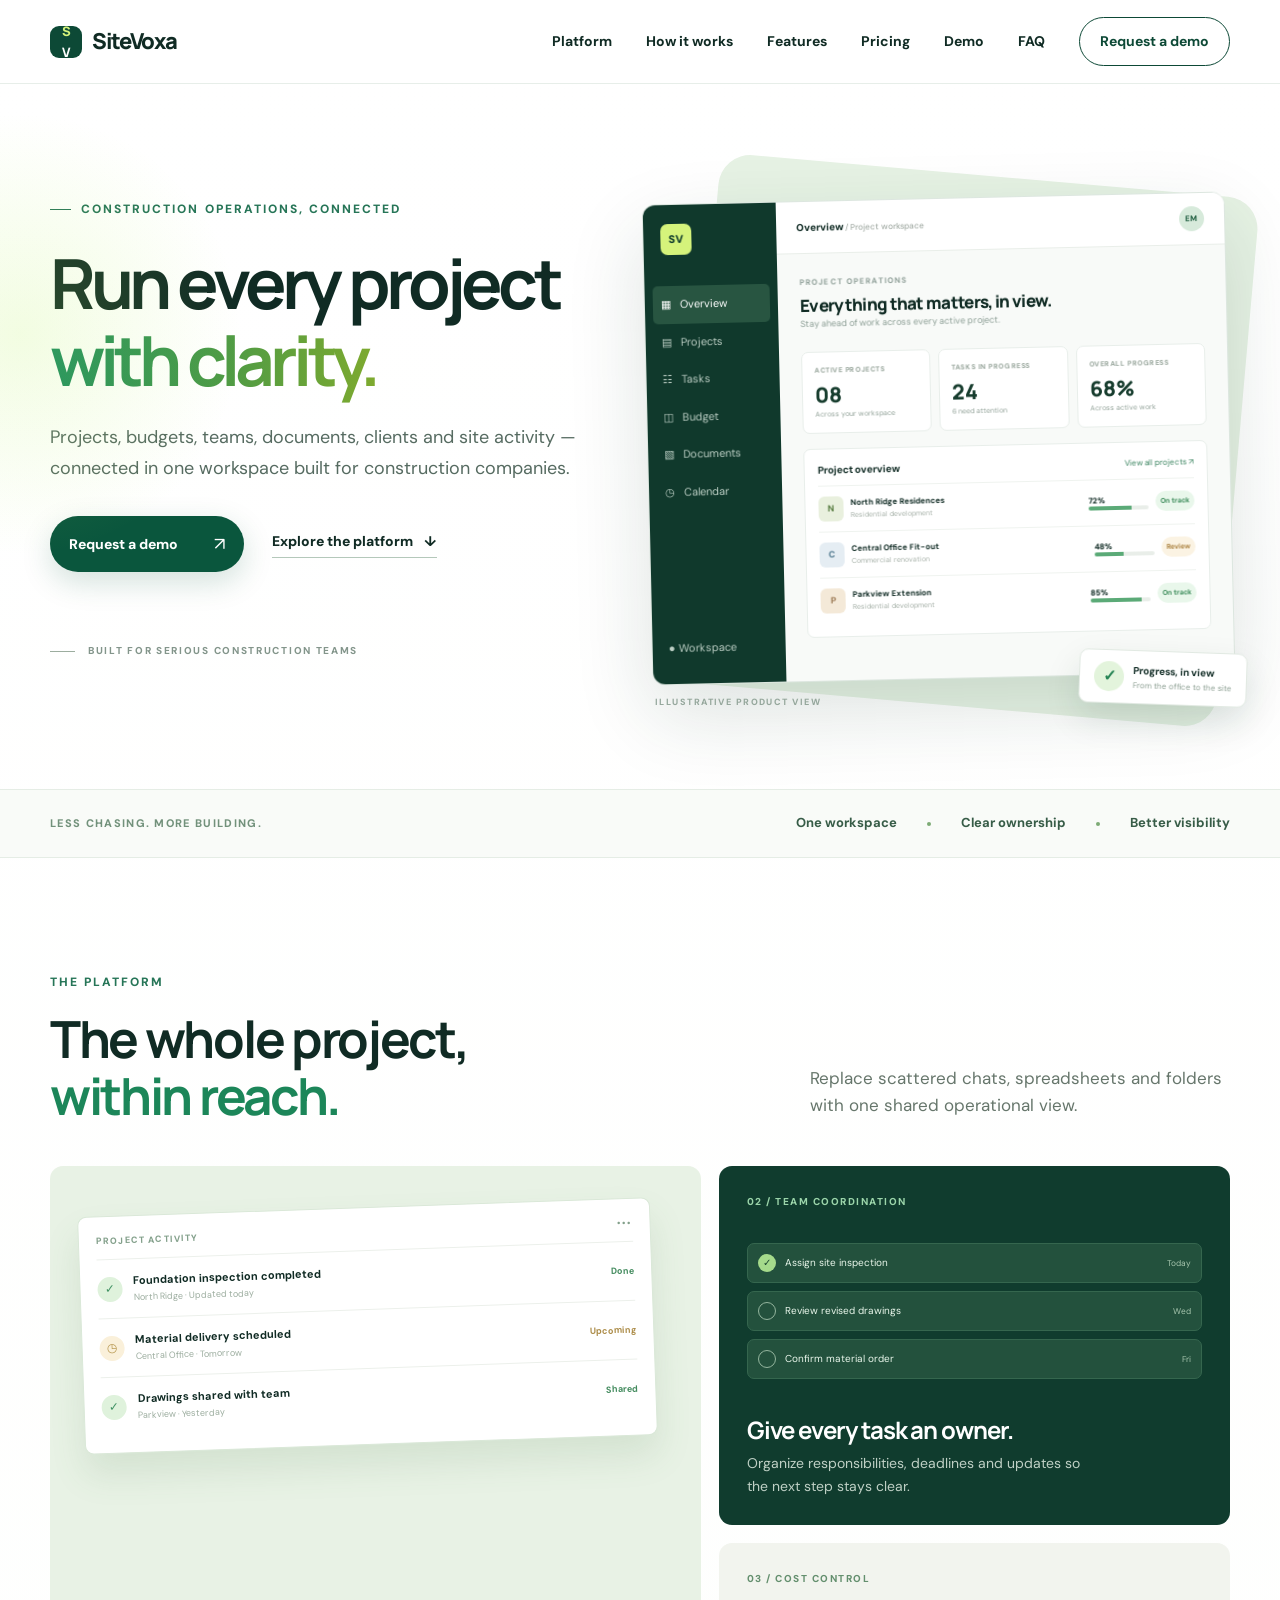
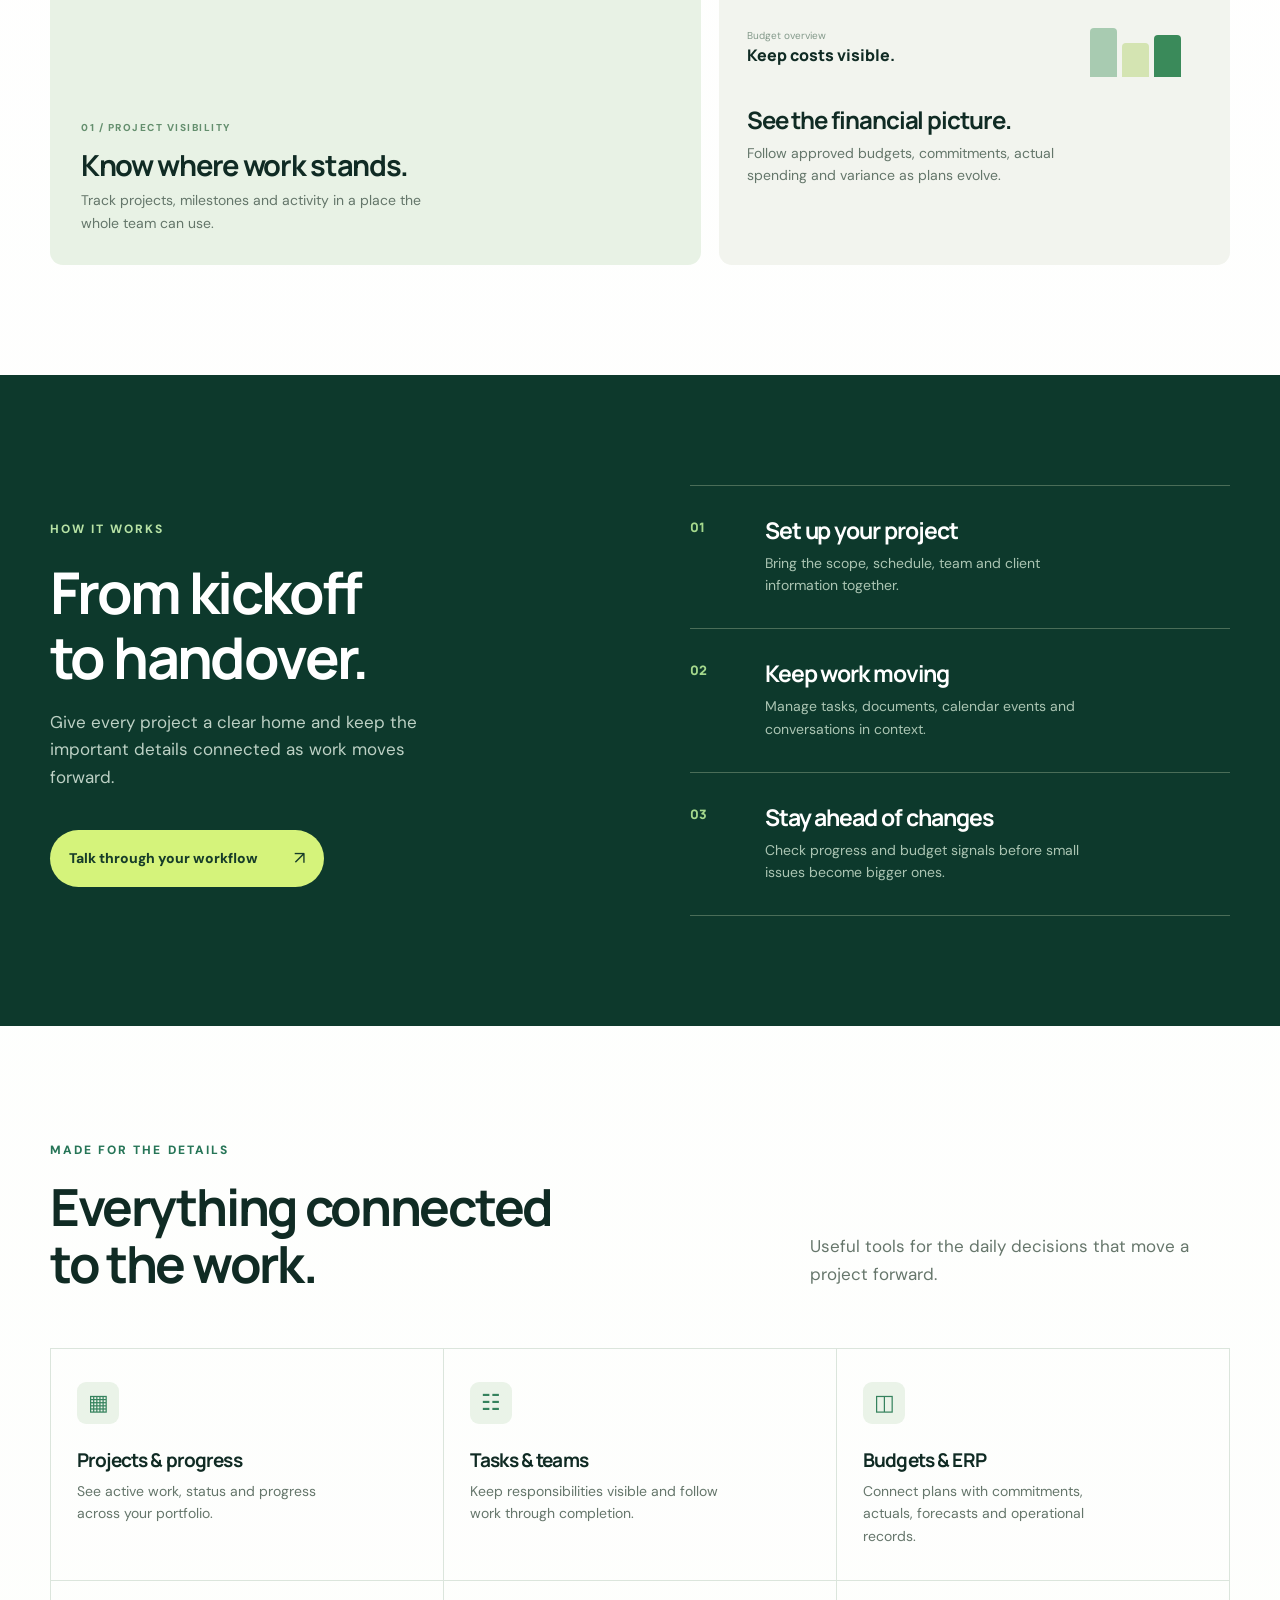
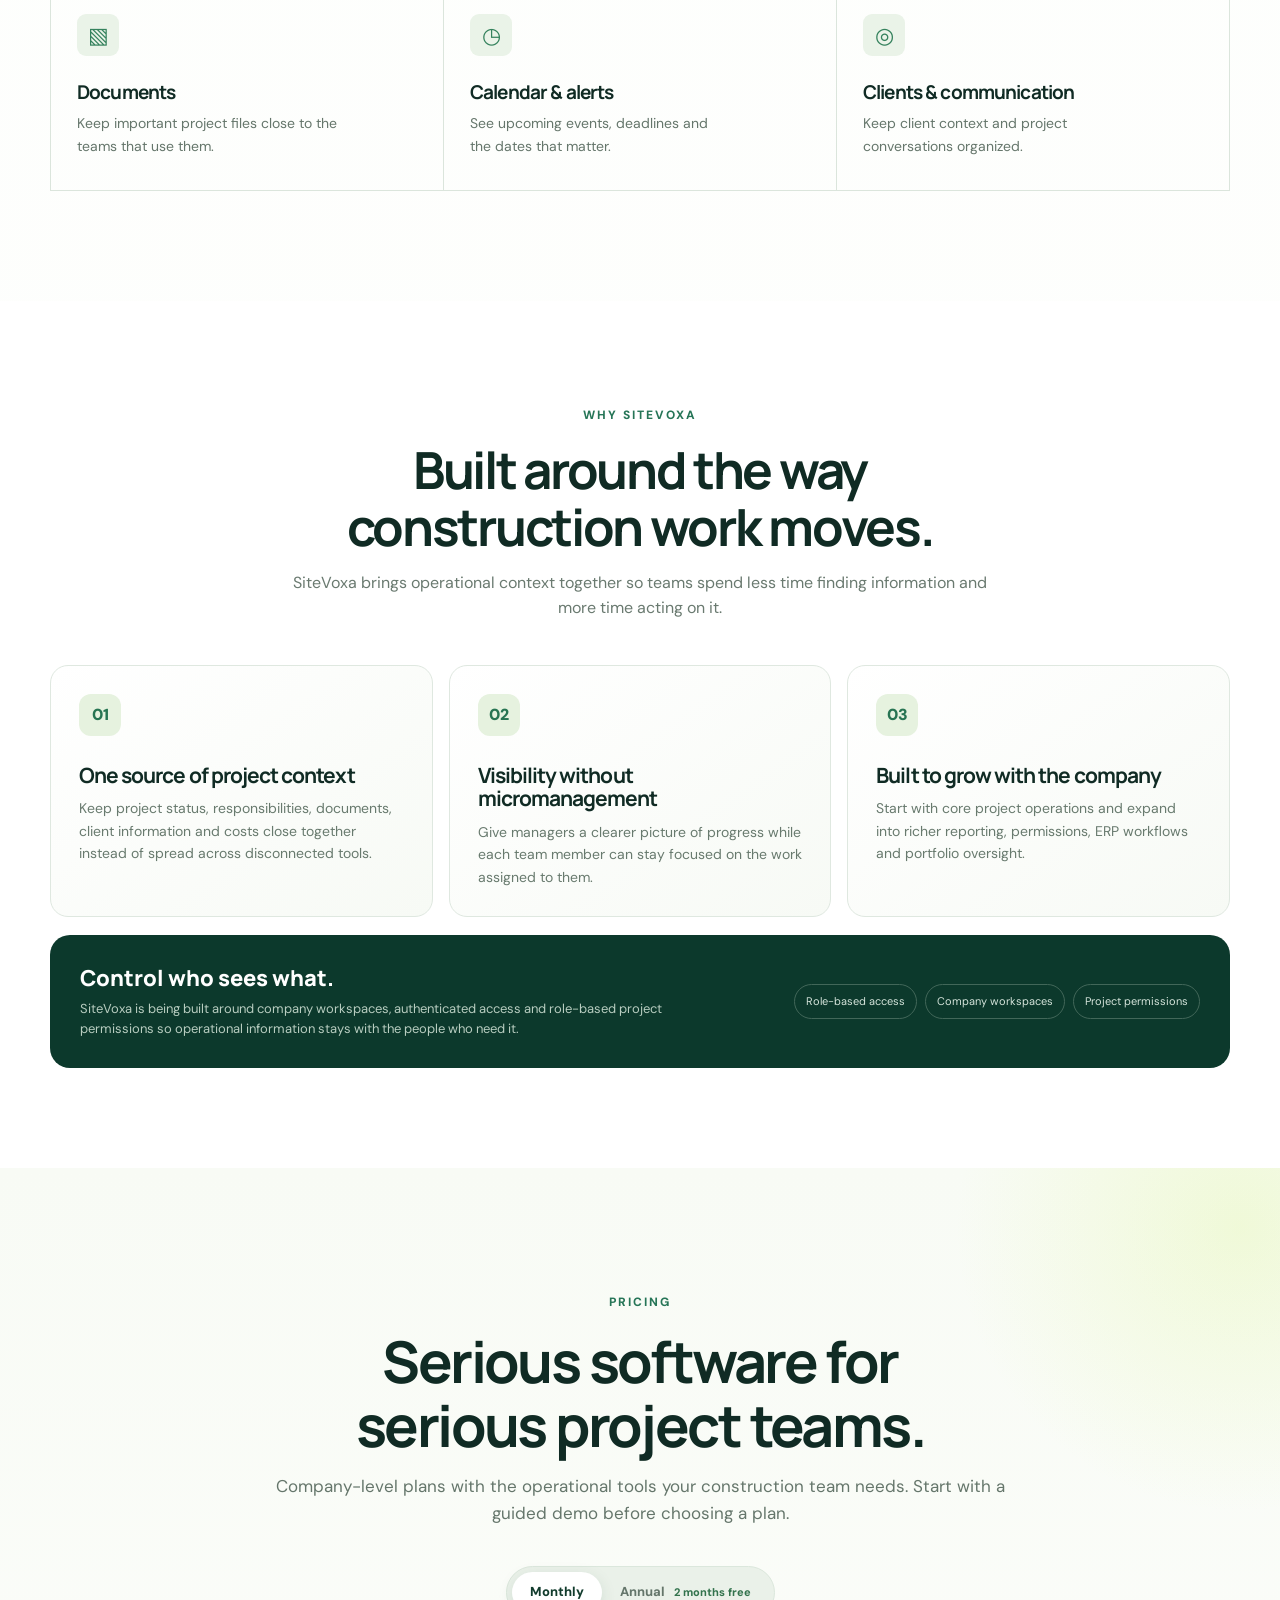
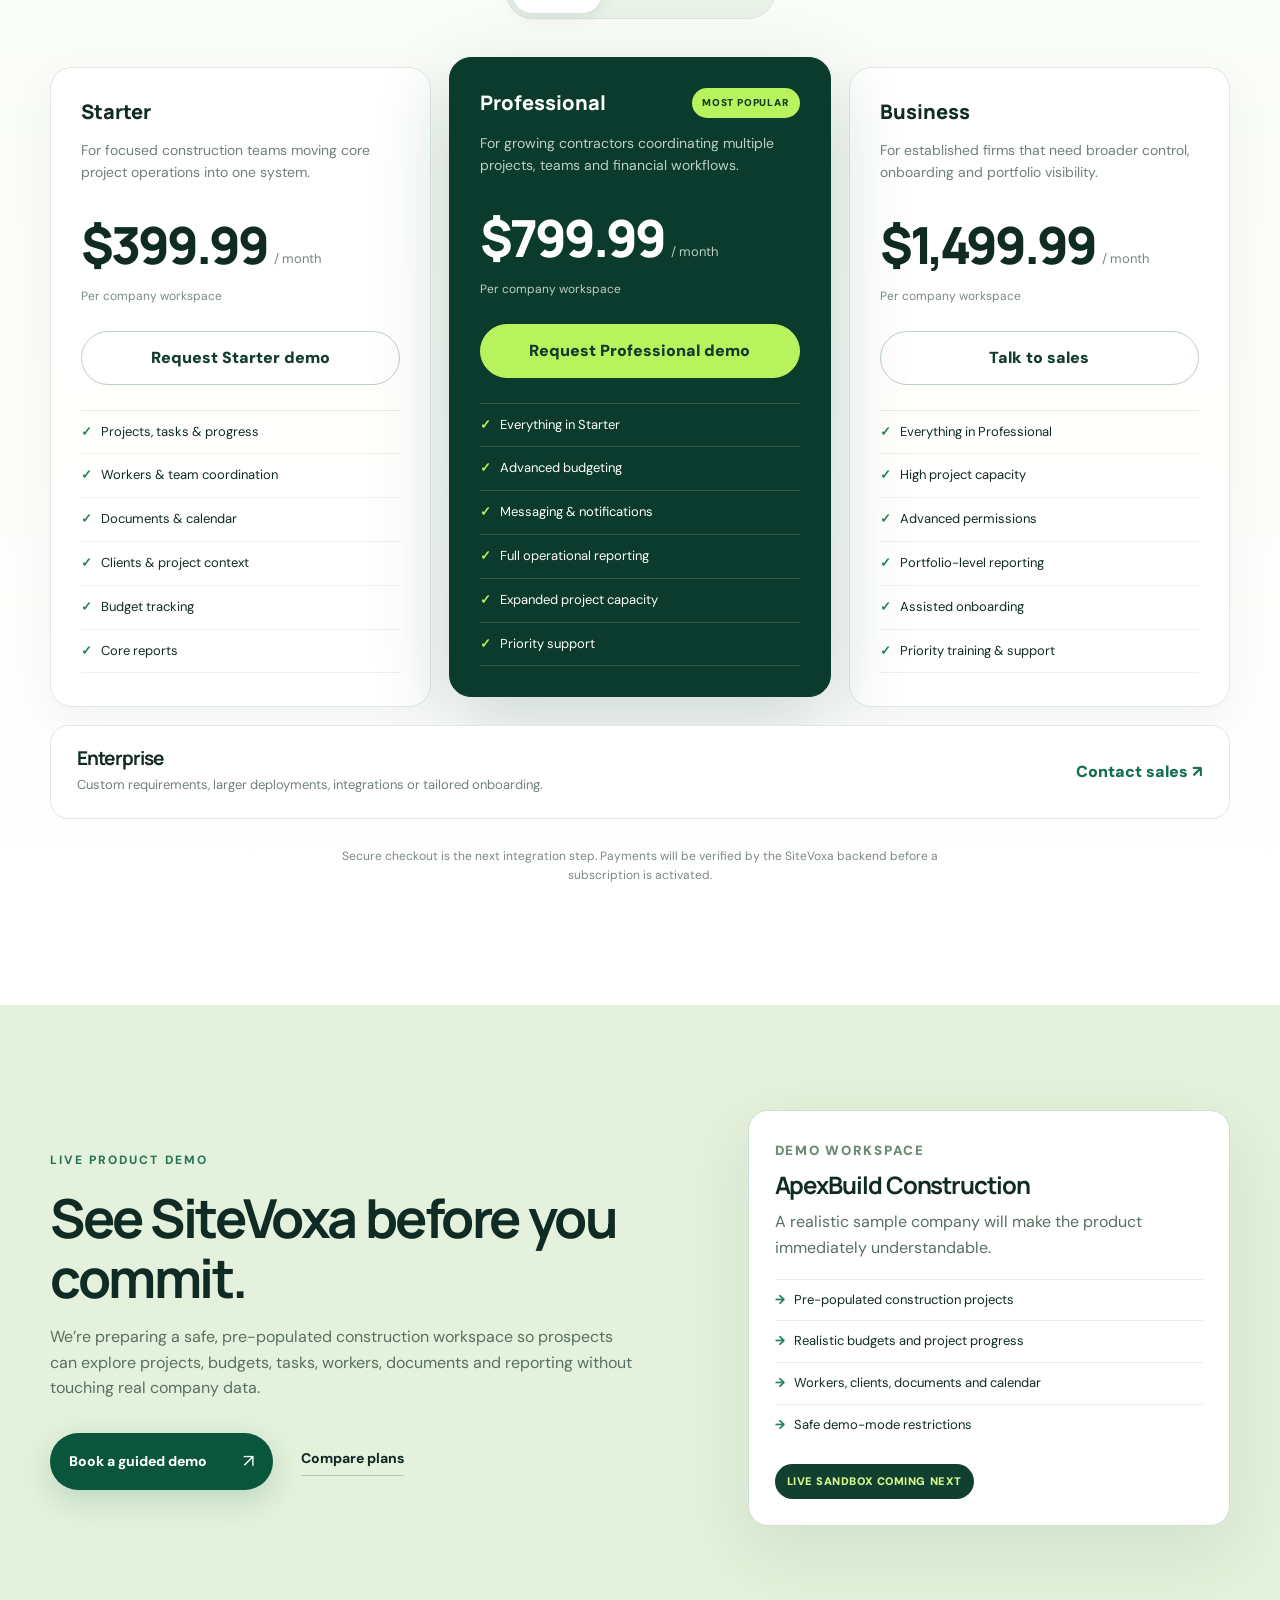
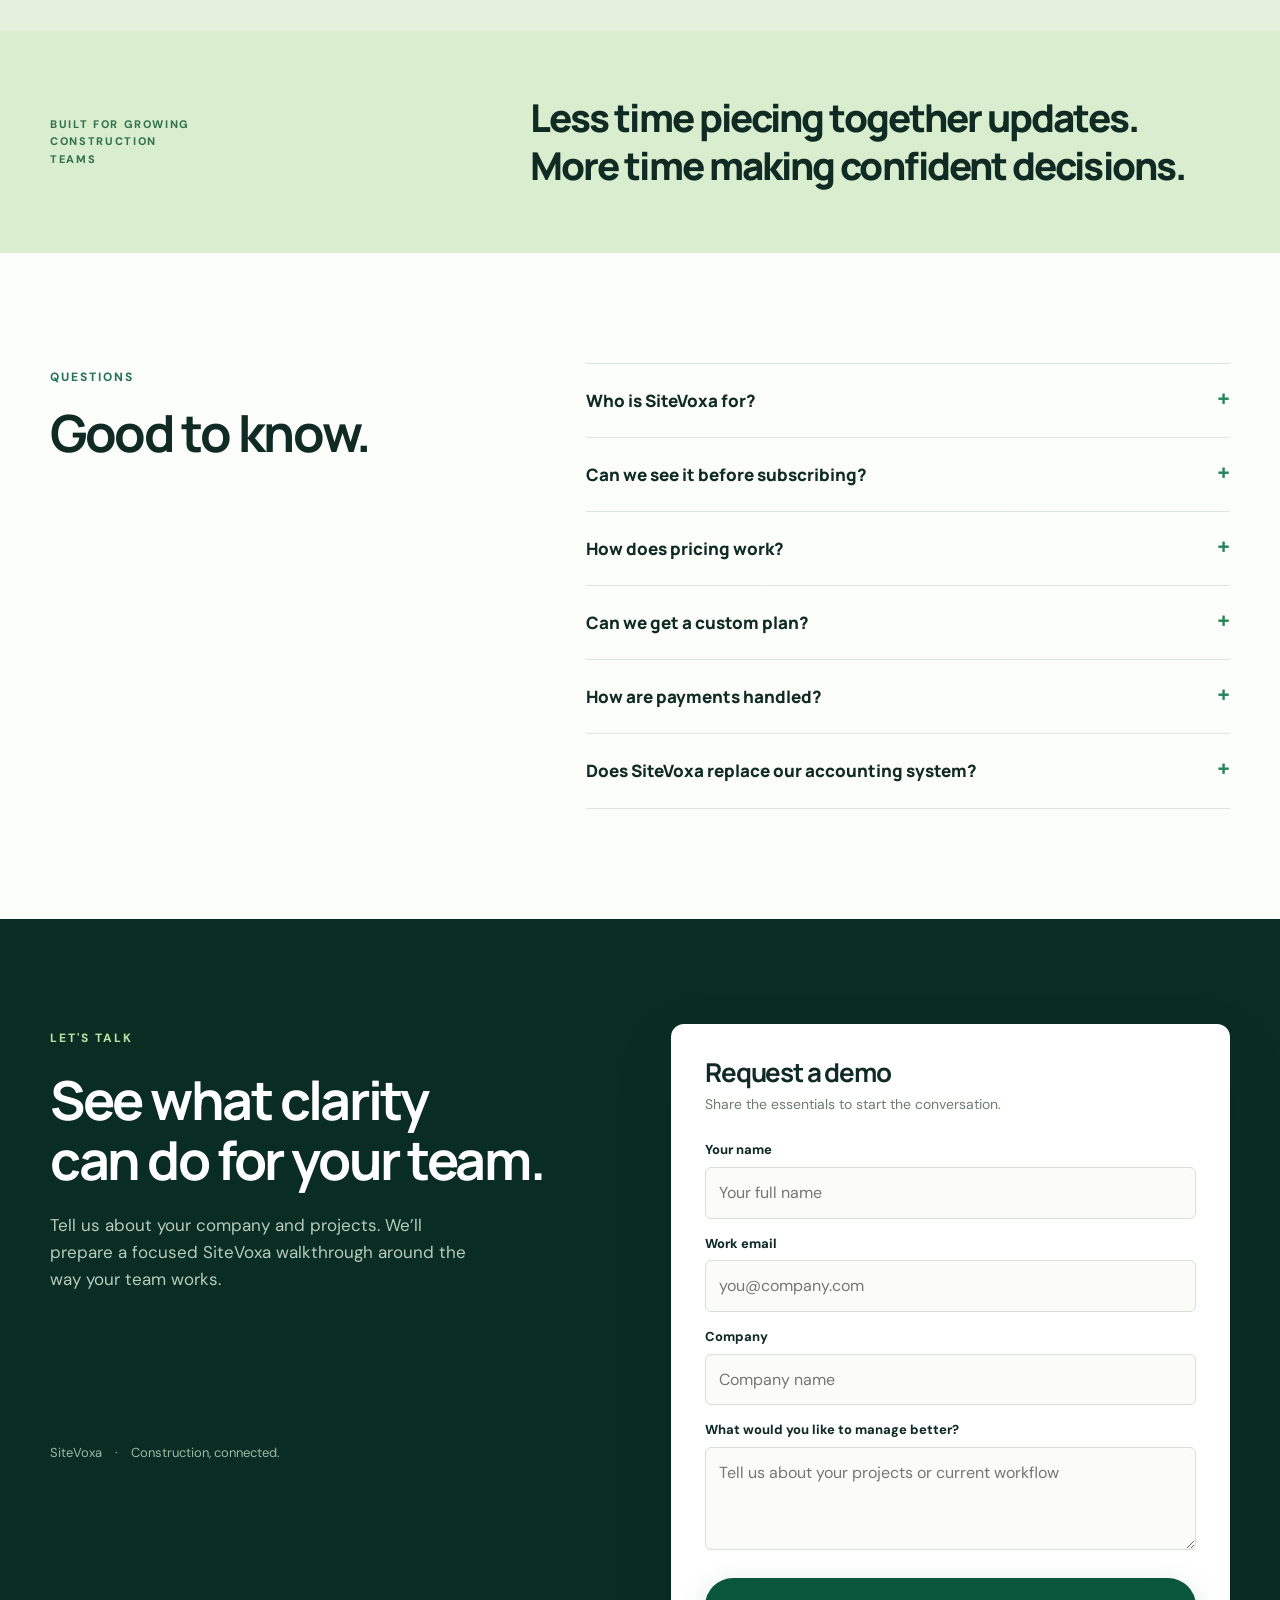
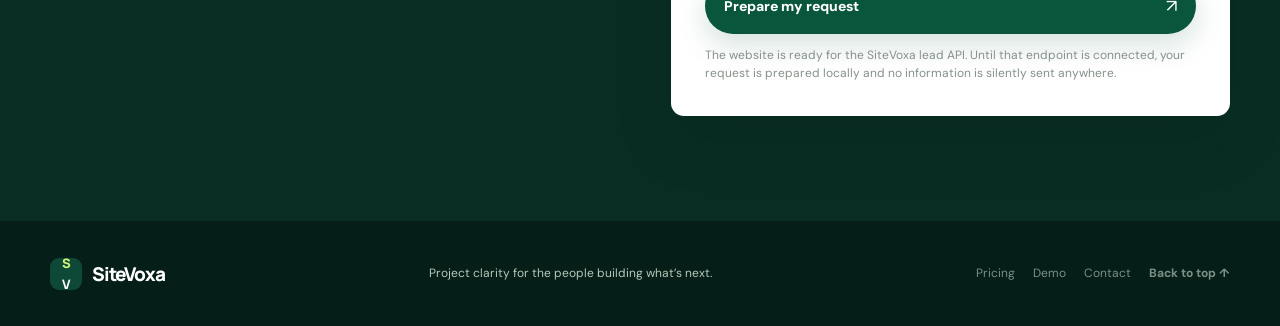
==== commit 1d9dff7f: "Finish SiteVoxa marketing website" ====
--- a/index.html
+++ b/index.html
@@ -4,7 +4,11 @@
   <meta charset="utf-8">
   <meta name="viewport" content="width=device-width, initial-scale=1">
   <meta name="theme-color" content="#09251d">
-  <meta name="description" content="SiteVoxa brings projects, tasks, teams, budgets and site updates into one clear workspace for construction companies.">
+  <meta name="description" content="SiteVoxa connects projects, budgets, teams, documents, clients and site activity in one construction operations workspace.">
+  <meta property="og:title" content="SiteVoxa — Construction operations, connected">
+  <meta property="og:description" content="Run projects, budgets, teams, documents and site operations from one clear workspace.">
+  <meta property="og:type" content="website">
+  <meta name="twitter:card" content="summary">
   <title>SiteVoxa — Construction operations, connected</title>
   <link rel="icon" href="favicon.svg" type="image/svg+xml">
   <link rel="preconnect" href="https://fonts.googleapis.com">
@@ -14,16 +18,22 @@
   <link rel="stylesheet" href="modern.css">
 </head>
 <body>
-<header class="site-header" id="top"><div class="shell nav-wrap"><a class="brand" href="#top" aria-label="SiteVoxa home"><span class="brand-mark">S<span>V</span></span><span>SiteVoxa</span></a><button class="menu-toggle" aria-expanded="false" aria-controls="primary-nav" aria-label="Open menu"><span></span><span></span><span></span></button><nav id="primary-nav" class="nav-links" aria-label="Main navigation"><a href="#platform">Platform</a><a href="#workflow">How it works</a><a href="#features">Features</a><a href="#pricing">Pricing</a><a href="#faq">FAQ</a><a class="nav-cta" href="#contact">Request a demo</a></nav></div></header>
+<header class="site-header" id="top"><div class="shell nav-wrap"><a class="brand" href="#top" aria-label="SiteVoxa home"><span class="brand-mark">S<span>V</span></span><span>SiteVoxa</span></a><button class="menu-toggle" aria-expanded="false" aria-controls="primary-nav" aria-label="Open menu"><span></span><span></span><span></span></button><nav id="primary-nav" class="nav-links" aria-label="Main navigation"><a href="#platform">Platform</a><a href="#workflow">How it works</a><a href="#features">Features</a><a href="#pricing">Pricing</a><a href="#demo">Demo</a><a href="#faq">FAQ</a><a class="nav-cta" href="#contact">Request a demo</a></nav></div></header>
 <main>
-<section class="hero shell"><div class="hero-copy reveal"><div class="eyebrow"><span class="eyebrow-line"></span> Construction operations, connected</div><h1>Run every project<br><em>with clarity.</em></h1><p>Projects, budgets, teams, documents, clients and site activity — connected in one workspace built for construction companies.</p><div class="hero-actions"><a class="button button-primary" href="#contact">Request a demo <span aria-hidden="true">↗</span></a><a class="text-link" href="#pricing">View pricing <span aria-hidden="true">↓</span></a></div><div class="hero-proof"><span class="mini-rule"></span> BUILT FOR SERIOUS CONSTRUCTION TEAMS</div></div>
+<section class="hero shell"><div class="hero-copy reveal"><div class="eyebrow"><span class="eyebrow-line"></span> Construction operations, connected</div><h1>Run every project<br><em>with clarity.</em></h1><p>Projects, budgets, teams, documents, clients and site activity — connected in one workspace built for construction companies.</p><div class="hero-actions"><a class="button button-primary" href="#contact">Request a demo <span aria-hidden="true">↗</span></a><a class="text-link" href="#demo">Explore the platform <span aria-hidden="true">↓</span></a></div><div class="hero-proof"><span class="mini-rule"></span> BUILT FOR SERIOUS CONSTRUCTION TEAMS</div></div>
 <div class="hero-visual reveal reveal-delay-1" aria-label="Illustrative SiteVoxa project overview"><div class="visual-glow"></div><div class="app-window"><div class="app-sidebar"><div class="app-logo">SV</div><div class="side-item selected">▦ <span>Overview</span></div><div class="side-item">▤ <span>Projects</span></div><div class="side-item">☷ <span>Tasks</span></div><div class="side-item">◫ <span>Budget</span></div><div class="side-item">▧ <span>Documents</span></div><div class="side-item">◷ <span>Calendar</span></div><div class="side-bottom">● <span>Workspace</span></div></div><div class="app-content"><div class="app-top"><span>Overview <small>/ Project workspace</small></span><div class="avatar">EM</div></div><div class="app-main"><div class="app-greeting"><small>PROJECT OPERATIONS</small><strong>Everything that matters, in view.</strong><span>Stay ahead of work across every active project.</span></div><div class="stat-row"><div><small>ACTIVE PROJECTS</small><strong>08</strong><span>Across your workspace</span></div><div><small>TASKS IN PROGRESS</small><strong>24</strong><span>6 need attention</span></div><div><small>OVERALL PROGRESS</small><strong>68%</strong><span>Across active work</span></div></div><div class="project-panel"><div class="panel-heading"><strong>Project overview</strong><span>View all projects ↗</span></div><div class="project-line"><div class="project-icon">N</div><div><strong>North Ridge Residences</strong><small>Residential development</small></div><div class="progress-label">72% <i style="--progress:72%"></i></div><b class="status">On track</b></div><div class="project-line"><div class="project-icon alt">C</div><div><strong>Central Office Fit-out</strong><small>Commercial renovation</small></div><div class="progress-label">48% <i style="--progress:48%"></i></div><b class="status amber">Review</b></div><div class="project-line"><div class="project-icon third">P</div><div><strong>Parkview Extension</strong><small>Residential development</small></div><div class="progress-label">85% <i style="--progress:85%"></i></div><b class="status">On track</b></div></div></div></div></div><div class="float-note"><div class="note-symbol">✓</div><div><strong>Progress, in view</strong><span>From the office to the site</span></div></div><div class="visual-caption">ILLUSTRATIVE PRODUCT VIEW</div></div></section>
 <section class="trust-strip"><div class="shell"><span>LESS CHASING. MORE BUILDING.</span><div><b>One workspace</b><i></i><b>Clear ownership</b><i></i><b>Better visibility</b></div></div></section>
 <section id="platform" class="section platform shell"><div class="section-heading reveal"><div><span class="kicker">THE PLATFORM</span><h2>The whole project,<br><em>within reach.</em></h2></div><p>Replace scattered chats, spreadsheets and folders with one shared operational view.</p></div><div class="feature-grid"><article class="feature-card feature-lead reveal"><div class="feature-illustration"><div class="board-title"><span>PROJECT ACTIVITY</span><span>•••</span></div><div class="activity-item"><span class="activity-dot"></span><div><b>Foundation inspection completed</b><small>North Ridge · Updated today</small></div><strong>Done</strong></div><div class="activity-item"><span class="activity-dot gold"></span><div><b>Material delivery scheduled</b><small>Central Office · Tomorrow</small></div><strong class="neutral">Upcoming</strong></div><div class="activity-item"><span class="activity-dot"></span><div><b>Drawings shared with team</b><small>Parkview · Yesterday</small></div><strong>Shared</strong></div></div><div class="feature-text"><span>01 / PROJECT VISIBILITY</span><h3>Know where work stands.</h3><p>Track projects, milestones and activity in a place the whole team can use.</p></div></article><article class="feature-card dark-card reveal reveal-delay-1"><span class="card-index">02 / TEAM COORDINATION</span><div class="task-stack"><div><span class="task-check">✓</span><span>Assign site inspection</span><small>Today</small></div><div><span class="task-check outline"></span><span>Review revised drawings</span><small>Wed</small></div><div><span class="task-check outline"></span><span>Confirm material order</span><small>Fri</small></div></div><h3>Give every task an owner.</h3><p>Organize responsibilities, deadlines and updates so the next step stays clear.</p></article><article class="feature-card budget-card reveal reveal-delay-2"><span class="card-index">03 / COST CONTROL</span><div class="budget-graphic"><div><small>Budget overview</small><strong>Keep costs visible.</strong></div><div class="budget-bars"><span style="--w:82%"></span><span style="--w:57%"></span><span style="--w:70%"></span></div></div><h3>See the financial picture.</h3><p>Follow approved budgets, commitments, actual spending and variance as plans evolve.</p></article></div></section>
 <section id="workflow" class="section workflow"><div class="shell workflow-inner"><div class="workflow-intro reveal"><span class="kicker light">HOW IT WORKS</span><h2>From kickoff<br>to handover.</h2><p>Give every project a clear home and keep the important details connected as work moves forward.</p><a class="button button-light" href="#contact">Talk through your workflow <span aria-hidden="true">↗</span></a></div><div class="steps reveal reveal-delay-1"><div class="step"><span>01</span><div><h3>Set up your project</h3><p>Bring the scope, schedule, team and client information together.</p></div></div><div class="step"><span>02</span><div><h3>Keep work moving</h3><p>Manage tasks, documents, calendar events and conversations in context.</p></div></div><div class="step"><span>03</span><div><h3>Stay ahead of changes</h3><p>Check progress and budget signals before small issues become bigger ones.</p></div></div></div></div></section>
 <section id="features" class="section details shell"><div class="section-heading reveal"><div><span class="kicker">MADE FOR THE DETAILS</span><h2>Everything connected<br>to the work.</h2></div><p>Useful tools for the daily decisions that move a project forward.</p></div><div class="detail-grid reveal"><div><span class="detail-icon">▦</span><h3>Projects & progress</h3><p>See active work, status and progress across your portfolio.</p></div><div><span class="detail-icon">☷</span><h3>Tasks & teams</h3><p>Keep responsibilities visible and follow work through completion.</p></div><div><span class="detail-icon">◫</span><h3>Budgets & ERP</h3><p>Connect plans with commitments, actuals, forecasts and operational records.</p></div><div><span class="detail-icon">▧</span><h3>Documents</h3><p>Keep important project files close to the teams that use them.</p></div><div><span class="detail-icon">◷</span><h3>Calendar & alerts</h3><p>See upcoming events, deadlines and the dates that matter.</p></div><div><span class="detail-icon">◎</span><h3>Clients & communication</h3><p>Keep client context and project conversations organized.</p></div></div></section>
-<section id="pricing" class="pricing"><div class="shell"><div class="pricing-head reveal"><span class="kicker">PRICING</span><h2>Serious software for<br>serious project teams.</h2><p>Company-level plans with the operational tools your construction team needs. Start with a guided demo before choosing a plan.</p><div class="billing-toggle" aria-label="Billing period"><button class="active" type="button" data-billing="monthly">Monthly</button><button type="button" data-billing="annual">Annual <span class="save-pill">2 months free</span></button></div></div><div class="pricing-grid"><article class="pricing-card reveal"><div class="plan-top"><span class="plan-name">Starter</span></div><p class="plan-desc">For focused construction teams moving core project operations into one system.</p><div class="price"><strong data-monthly="$399.99" data-annual="$3,999">$399.99</strong><span data-period>/ month</span></div><div class="plan-note">Per company workspace</div><a class="plan-cta" href="#contact">Request Starter demo</a><ul class="plan-features"><li>Projects, tasks & progress</li><li>Workers & team coordination</li><li>Documents & calendar</li><li>Clients & project context</li><li>Budget tracking</li><li>Core reports</li></ul></article><article class="pricing-card featured reveal reveal-delay-1"><div class="plan-top"><span class="plan-name">Professional</span><span class="popular">MOST POPULAR</span></div><p class="plan-desc">For growing contractors coordinating multiple projects, teams and financial workflows.</p><div class="price"><strong data-monthly="$799.99" data-annual="$7,999">$799.99</strong><span data-period>/ month</span></div><div class="plan-note">Per company workspace</div><a class="plan-cta" href="#contact">Request Professional demo</a><ul class="plan-features"><li>Everything in Starter</li><li>Advanced budgeting</li><li>Messaging & notifications</li><li>Full operational reporting</li><li>Expanded project capacity</li><li>Priority support</li></ul></article><article class="pricing-card reveal reveal-delay-2"><div class="plan-top"><span class="plan-name">Business</span></div><p class="plan-desc">For established firms that need broader control, onboarding and portfolio visibility.</p><div class="price"><strong data-monthly="$1,499.99" data-annual="$14,999">$1,499.99</strong><span data-period>/ month</span></div><div class="plan-note">Per company workspace</div><a class="plan-cta" href="#contact">Talk to sales</a><ul class="plan-features"><li>Everything in Professional</li><li>High project capacity</li><li>Advanced permissions</li><li>Portfolio-level reporting</li><li>Assisted onboarding</li><li>Priority training & support</li></ul></article></div><div class="enterprise-strip reveal"><div><h3>Enterprise</h3><p>Custom requirements, larger deployments, integrations or tailored onboarding.</p></div><a href="#contact">Contact sales ↗</a></div><p class="payment-note">Payments are not collected on this preview yet. Secure checkout and subscription activation will be connected through the SiteVoxa backend.</p></div></section>
+<section class="sales-band"><div class="shell"><div class="sales-head reveal"><span class="kicker">WHY SITEVOXA</span><h2>Built around the way construction work moves.</h2><p>SiteVoxa brings operational context together so teams spend less time finding information and more time acting on it.</p></div><div class="sales-grid"><article class="sales-card reveal"><span>01</span><h3>One source of project context</h3><p>Keep project status, responsibilities, documents, client information and costs close together instead of spread across disconnected tools.</p></article><article class="sales-card reveal reveal-delay-1"><span>02</span><h3>Visibility without micromanagement</h3><p>Give managers a clearer picture of progress while each team member can stay focused on the work assigned to them.</p></article><article class="sales-card reveal reveal-delay-2"><span>03</span><h3>Built to grow with the company</h3><p>Start with core project operations and expand into richer reporting, permissions, ERP workflows and portfolio oversight.</p></article></div><div class="security-strip reveal"><div><strong>Control who sees what.</strong><p>SiteVoxa is being built around company workspaces, authenticated access and role-based project permissions so operational information stays with the people who need it.</p></div><div class="security-tags"><span>Role-based access</span><span>Company workspaces</span><span>Project permissions</span></div></div></div></section>
+<section id="pricing" class="pricing"><div class="shell"><div class="pricing-head reveal"><span class="kicker">PRICING</span><h2>Serious software for<br>serious project teams.</h2><p>Company-level plans with the operational tools your construction team needs. Start with a guided demo before choosing a plan.</p><div class="billing-toggle" aria-label="Billing period"><button class="active" type="button" data-billing="monthly">Monthly</button><button type="button" data-billing="annual">Annual <span class="save-pill">2 months free</span></button></div></div><div class="pricing-grid"><article class="pricing-card reveal"><div class="plan-top"><span class="plan-name">Starter</span></div><p class="plan-desc">For focused construction teams moving core project operations into one system.</p><div class="price"><strong data-monthly="$399.99" data-annual="$3,999">$399.99</strong><span data-period>/ month</span></div><div class="plan-note">Per company workspace</div><a class="plan-cta" href="#contact">Request Starter demo</a><ul class="plan-features"><li>Projects, tasks & progress</li><li>Workers & team coordination</li><li>Documents & calendar</li><li>Clients & project context</li><li>Budget tracking</li><li>Core reports</li></ul></article><article class="pricing-card featured reveal reveal-delay-1"><div class="plan-top"><span class="plan-name">Professional</span><span class="popular">MOST POPULAR</span></div><p class="plan-desc">For growing contractors coordinating multiple projects, teams and financial workflows.</p><div class="price"><strong data-monthly="$799.99" data-annual="$7,999">$799.99</strong><span data-period>/ month</span></div><div class="plan-note">Per company workspace</div><a class="plan-cta" href="#contact">Request Professional demo</a><ul class="plan-features"><li>Everything in Starter</li><li>Advanced budgeting</li><li>Messaging & notifications</li><li>Full operational reporting</li><li>Expanded project capacity</li><li>Priority support</li></ul></article><article class="pricing-card reveal reveal-delay-2"><div class="plan-top"><span class="plan-name">Business</span></div><p class="plan-desc">For established firms that need broader control, onboarding and portfolio visibility.</p><div class="price"><strong data-monthly="$1,499.99" data-annual="$14,999">$1,499.99</strong><span data-period>/ month</span></div><div class="plan-note">Per company workspace</div><a class="plan-cta" href="#contact">Talk to sales</a><ul class="plan-features"><li>Everything in Professional</li><li>High project capacity</li><li>Advanced permissions</li><li>Portfolio-level reporting</li><li>Assisted onboarding</li><li>Priority training & support</li></ul></article></div><div class="enterprise-strip reveal"><div><h3>Enterprise</h3><p>Custom requirements, larger deployments, integrations or tailored onboarding.</p></div><a href="#contact">Contact sales ↗</a></div><p class="payment-note">Secure checkout is the next integration step. Payments will be verified by the SiteVoxa backend before a subscription is activated.</p></div></section>
+<section id="demo" class="demo-teaser"><div class="shell demo-teaser-inner"><div class="reveal"><span class="kicker">LIVE PRODUCT DEMO</span><h2>See SiteVoxa before you commit.</h2><p>We’re preparing a safe, pre-populated construction workspace so prospects can explore projects, budgets, tasks, workers, documents and reporting without touching real company data.</p><div class="hero-actions"><a class="button button-primary" href="#contact">Book a guided demo <span aria-hidden="true">↗</span></a><a class="text-link" href="#pricing">Compare plans</a></div></div><aside class="demo-card reveal reveal-delay-1"><small>DEMO WORKSPACE</small><h3>ApexBuild Construction</h3><p>A realistic sample company will make the product immediately understandable.</p><ul class="demo-list"><li>Pre-populated construction projects</li><li>Realistic budgets and project progress</li><li>Workers, clients, documents and calendar</li><li>Safe demo-mode restrictions</li></ul><span class="coming-pill">LIVE SANDBOX COMING NEXT</span></aside></div></section>
 <section class="quote-band"><div class="shell reveal"><span>BUILT FOR GROWING CONSTRUCTION TEAMS</span><p>Less time piecing together updates. More time making confident decisions.</p></div></section>
-<section id="faq" class="section faq shell"><div class="reveal"><span class="kicker">QUESTIONS</span><h2>Good to know.</h2></div><div class="faq-list reveal reveal-delay-1"><details><summary>Who is SiteVoxa for?</summary><p>SiteVoxa is designed for construction companies and project teams that want a clearer way to coordinate work, information and costs.</p></details><details><summary>Can we see it before subscribing?</summary><p>Yes. Request a guided demo so we can show the parts most relevant to your workflow before you choose a plan.</p></details><details><summary>How does pricing work?</summary><p>Plans are priced per company workspace. Annual billing includes approximately two months free compared with monthly billing.</p></details><details><summary>Can we get a custom plan?</summary><p>Yes. Enterprise arrangements are available for larger deployments, tailored onboarding and future integration requirements.</p></details><details><summary>Does SiteVoxa replace our accounting system?</summary><p>SiteVoxa helps teams track project budgets and operational activity. It should not be treated as a replacement for dedicated accounting software.</p></details></div></section>
-<section id="contact" class="contact-section"><div class="shell contact-inner"><div class="reveal"><span class="kicker light">LET'S TALK</span><h2>See what clarity<br>can do for your team.</h2><p>Tell us about your company and projects. We’ll prepare a focused SiteVoxa walkthrough around the way your team works.</p><div class="contact-foot">SiteVoxa <span>·</span> Construction, connected.</div></div><form class="contact-form reveal reveal-delay-1" id="demo-form"><h3>Request a demo</h3><p>Share the essentials to start the conversation.</p><label for="name">Your name</label><input id="name" name="name" autocomplete="name" required placeholder="Your full name"><label for="email">Work email</label><input id="email" name="email" type="email" autocomplete="email" required placeholder="you@company.com"><label for="company">Company</label><input id="company" name="company" autocomplete="organization" required placeholder="Company name"><label for="message">What would you like to manage better?</label><textarea id="message" name="message" rows="3" placeholder="Tell us about your projects or current workflow"></textarea><button class="button button-primary form-button" type="submit">Prepare my request <span aria-hidden="true">↗</span></button><p class="form-note">Demo requests are currently prepared locally while the business inbox integration is being connected.</p><div class="form-result" id="form-result" hidden><strong>Your request is ready.</strong><p>Copy the message below and send it through your preferred channel.</p><textarea id="request-text" readonly rows="7" aria-label="Prepared demo request"></textarea><button type="button" id="copy-request">Copy request</button><span id="copy-status" role="status"></span></div></form></div></section>
-</main><footer class="footer"><div class="shell footer-inner"><a class="brand" href="#top"><span class="brand-mark">S<span>V</span></span><span>SiteVoxa</span></a><span>Project clarity for the people building what’s next.</span><a href="#top">Back to top ↑</a></div></footer><script src="script.js"></script></body></html>+<section id="faq" class="section faq shell"><div class="reveal"><span class="kicker">QUESTIONS</span><h2>Good to know.</h2></div><div class="faq-list reveal reveal-delay-1"><details><summary>Who is SiteVoxa for?</summary><p>SiteVoxa is designed for construction companies and project teams that want a clearer way to coordinate work, information and costs.</p></details><details><summary>Can we see it before subscribing?</summary><p>Yes. Request a guided demo now. A self-guided sandbox workspace is also being prepared.</p></details><details><summary>How does pricing work?</summary><p>Plans are priced per company workspace. Annual billing includes approximately two months free compared with monthly billing.</p></details><details><summary>Can we get a custom plan?</summary><p>Yes. Enterprise arrangements are available for larger deployments, tailored onboarding and future integration requirements.</p></details><details><summary>How are payments handled?</summary><p>Checkout will be processed through a secure payment provider, while subscription verification and activation will happen on the SiteVoxa backend.</p></details><details><summary>Does SiteVoxa replace our accounting system?</summary><p>SiteVoxa helps teams track project budgets and operational activity. It should not be treated as a replacement for dedicated accounting software.</p></details></div></section>
+<section id="contact" class="contact-section"><div class="shell contact-inner"><div class="reveal"><span class="kicker light">LET'S TALK</span><h2>See what clarity<br>can do for your team.</h2><p>Tell us about your company and projects. We’ll prepare a focused SiteVoxa walkthrough around the way your team works.</p><div class="contact-foot">SiteVoxa <span>·</span> Construction, connected.</div></div><form class="contact-form reveal reveal-delay-1" id="demo-form"><h3>Request a demo</h3><p>Share the essentials to start the conversation.</p><label for="name">Your name</label><input id="name" name="name" autocomplete="name" required placeholder="Your full name"><label for="email">Work email</label><input id="email" name="email" type="email" autocomplete="email" required placeholder="you@company.com"><label for="company">Company</label><input id="company" name="company" autocomplete="organization" required placeholder="Company name"><label for="message">What would you like to manage better?</label><textarea id="message" name="message" rows="3" placeholder="Tell us about your projects or current workflow"></textarea><button class="button button-primary form-button" type="submit">Prepare my request <span aria-hidden="true">↗</span></button><p class="form-note">The website is ready for the SiteVoxa lead API. Until that endpoint is connected, your request is prepared locally and no information is silently sent anywhere.</p><div class="form-result" id="form-result" hidden><strong>Your request is ready.</strong><p>Copy the message below and send it through your preferred channel.</p><textarea id="request-text" readonly rows="7" aria-label="Prepared demo request"></textarea><button type="button" id="copy-request">Copy request</button><span id="copy-status" role="status"></span></div></form></div></section>
+</main>
+<footer class="footer"><div class="shell footer-inner"><a class="brand" href="#top"><span class="brand-mark">S<span>V</span></span><span>SiteVoxa</span></a><span>Project clarity for the people building what’s next.</span><div class="footer-meta"><a href="#pricing">Pricing</a><a href="#demo">Demo</a><a href="#contact">Contact</a><a href="#top">Back to top ↑</a></div></div></footer>
+<script src="script.js"></script>
+</body>
+</html>
--- a/modern.css
+++ b/modern.css
@@ -1,20 +1,19 @@
 /* SiteVoxa modern experience layer */
 :root{--sv-accent:#b8f35d;--sv-dark:#082c22;--sv-green:#0d5a42;--sv-soft:#f4f8f2;--sv-glass:rgba(255,255,255,.78)}
 body{overflow-x:hidden;background:linear-gradient(180deg,#fff 0%,#fbfdf9 100%)}
-.site-header{position:sticky;top:0;z-index:50;background:rgba(255,255,255,.82);backdrop-filter:blur(18px);-webkit-backdrop-filter:blur(18px);transition:box-shadow .3s,border-color .3s}
-.site-header.scrolled{box-shadow:0 12px 40px rgba(13,73,54,.08);border-color:rgba(13,73,54,.08)}
-.nav-links a{transition:color .2s,transform .2s}.nav-links a:hover{transform:translateY(-1px)}
-.nav-cta{border-radius:999px!important;padding:12px 20px!important}
-.hero{position:relative}.hero:before{content:"";position:absolute;width:460px;height:460px;border-radius:50%;background:radial-gradient(circle,rgba(184,243,93,.18),transparent 68%);left:-260px;top:20px;pointer-events:none}
-.hero h1 em{background:linear-gradient(90deg,#16895e,#7eaa2f);-webkit-background-clip:text;background-clip:text;color:transparent}
-.app-window{transition:transform .25s ease,box-shadow .25s ease;will-change:transform}.hero-visual:hover .app-window{box-shadow:0 38px 100px rgba(18,59,43,.18)}
+.site-header{position:sticky;top:0;z-index:50;background:rgba(255,255,255,.82);backdrop-filter:blur(18px);-webkit-backdrop-filter:blur(18px);transition:box-shadow .3s,border-color .3s}.site-header.scrolled{box-shadow:0 12px 40px rgba(13,73,54,.08);border-color:rgba(13,73,54,.08)}
+.nav-links a{transition:color .2s,transform .2s}.nav-links a:hover{transform:translateY(-1px)}.nav-cta{border-radius:999px!important;padding:12px 20px!important}
+.hero{position:relative}.hero:before{content:"";position:absolute;width:460px;height:460px;border-radius:50%;background:radial-gradient(circle,rgba(184,243,93,.18),transparent 68%);left:-260px;top:20px;pointer-events:none}.hero h1 em{background:linear-gradient(90deg,#16895e,#7eaa2f);-webkit-background-clip:text;background-clip:text;color:transparent}.app-window{transition:transform .25s ease,box-shadow .25s ease;will-change:transform}.hero-visual:hover .app-window{box-shadow:0 38px 100px rgba(18,59,43,.18)}
 .button{border-radius:999px;transition:transform .22s ease,box-shadow .22s ease,background .22s ease}.button-primary{box-shadow:0 10px 30px rgba(10,86,61,.18)}.button-primary:hover{box-shadow:0 16px 38px rgba(10,86,61,.25)}
 .feature-card,.detail-grid>div,.pricing-card{transition:transform .3s ease,box-shadow .3s ease,border-color .3s ease}.feature-card:hover,.detail-grid>div:hover{transform:translateY(-6px);box-shadow:0 24px 60px rgba(20,65,48,.09)}
 .reveal{opacity:0;transform:translateY(28px);transition:opacity .7s cubic-bezier(.2,.8,.2,1),transform .7s cubic-bezier(.2,.8,.2,1)}.reveal.in-view{opacity:1;transform:none}.reveal-delay-1{transition-delay:.08s}.reveal-delay-2{transition-delay:.16s}.reveal-delay-3{transition-delay:.24s}
 .pricing{padding:120px 0;background:linear-gradient(180deg,#f8fbf5 0%,#fff 100%);position:relative;overflow:hidden}.pricing:before{content:"";position:absolute;width:600px;height:600px;border-radius:50%;background:radial-gradient(circle,rgba(213,243,123,.24),transparent 67%);right:-260px;top:-240px}.pricing-head{position:relative;text-align:center;max-width:760px;margin:0 auto 48px}.pricing-head h2{font-size:clamp(40px,4.5vw,64px);margin:15px 0}.pricing-head p{color:#65766b;font-size:17px}.billing-toggle{display:inline-flex;padding:5px;background:#eaf1e9;border:1px solid #dbe7dc;border-radius:999px;margin-top:22px}.billing-toggle button{border:0;background:transparent;padding:10px 18px;border-radius:999px;color:#65766b;font-weight:800;font-size:13px}.billing-toggle button.active{background:#fff;color:#123c2d;box-shadow:0 4px 16px rgba(20,65,48,.1)}.save-pill{font-size:11px;color:#33734d;margin-left:6px}
-.pricing-grid{position:relative;display:grid;grid-template-columns:repeat(3,1fr);gap:18px;align-items:stretch}.pricing-card{background:rgba(255,255,255,.88);border:1px solid #dfe9e1;border-radius:22px;padding:30px;display:flex;flex-direction:column;box-shadow:0 16px 50px rgba(20,65,48,.05)}.pricing-card:hover{transform:translateY(-8px);box-shadow:0 28px 70px rgba(20,65,48,.12)}.pricing-card.featured{background:#0b3b2d;color:#fff;border-color:#0b3b2d;transform:translateY(-10px);box-shadow:0 28px 80px rgba(11,59,45,.2)}.pricing-card.featured:hover{transform:translateY(-16px)}.plan-top{display:flex;justify-content:space-between;gap:12px;align-items:center}.plan-name{font:800 20px Manrope}.popular{font-size:10px;letter-spacing:.08em;font-weight:900;background:var(--sv-accent);color:#173c29;padding:7px 10px;border-radius:999px}.plan-desc{color:#718178;font-size:14px;min-height:46px;margin:14px 0 24px}.featured .plan-desc,.featured .plan-note{color:#bad0c3}.price{display:flex;align-items:flex-end;gap:7px;margin-bottom:8px}.price strong{font:800 clamp(38px,4vw,52px) Manrope;letter-spacing:-.06em}.price span{font-size:13px;color:#78877e;margin-bottom:9px}.featured .price span{color:#b8ccc0}.plan-note{font-size:12px;color:#7a8b80;margin-bottom:25px}.plan-cta{width:100%;border:1px solid #bdd0c2;background:#fff;color:#123c2d;border-radius:999px;padding:13px 16px;font-weight:900;text-align:center;margin-bottom:25px}.featured .plan-cta{background:var(--sv-accent);border-color:var(--sv-accent)}.plan-cta:hover{transform:translateY(-2px)}.plan-features{list-style:none;padding:0;margin:0;border-top:1px solid #e3ebe4}.featured .plan-features{border-color:#315b4d}.plan-features li{padding:11px 0;font-size:13px;border-bottom:1px solid #edf2ed}.featured .plan-features li{border-color:#315b4d}.plan-features li:before{content:"✓";color:#27845a;font-weight:900;margin-right:9px}.featured .plan-features li:before{color:var(--sv-accent)}.enterprise-strip{position:relative;margin-top:18px;border:1px solid #dfe9e1;border-radius:18px;padding:22px 26px;display:flex;justify-content:space-between;gap:20px;align-items:center;background:#fff}.enterprise-strip h3{margin:0 0 5px;font-size:19px}.enterprise-strip p{margin:0;color:#718178;font-size:13px}.enterprise-strip a{font-weight:900;color:#176f50;white-space:nowrap}
-.payment-note{margin:28px auto 0;text-align:center;color:#7b8a80;font-size:12px;max-width:650px}
+.pricing-grid{position:relative;display:grid;grid-template-columns:repeat(3,1fr);gap:18px;align-items:stretch}.pricing-card{background:rgba(255,255,255,.88);border:1px solid #dfe9e1;border-radius:22px;padding:30px;display:flex;flex-direction:column;box-shadow:0 16px 50px rgba(20,65,48,.05)}.pricing-card:hover{transform:translateY(-8px);box-shadow:0 28px 70px rgba(20,65,48,.12)}.pricing-card.featured{background:#0b3b2d;color:#fff;border-color:#0b3b2d;transform:translateY(-10px);box-shadow:0 28px 80px rgba(11,59,45,.2)}.pricing-card.featured:hover{transform:translateY(-16px)}.plan-top{display:flex;justify-content:space-between;gap:12px;align-items:center}.plan-name{font:800 20px Manrope}.popular{font-size:10px;letter-spacing:.08em;font-weight:900;background:var(--sv-accent);color:#173c29;padding:7px 10px;border-radius:999px}.plan-desc{color:#718178;font-size:14px;min-height:46px;margin:14px 0 24px}.featured .plan-desc,.featured .plan-note{color:#bad0c3}.price{display:flex;align-items:flex-end;gap:7px;margin-bottom:8px}.price strong{font:800 clamp(38px,4vw,52px) Manrope;letter-spacing:-.06em}.price span{font-size:13px;color:#78877e;margin-bottom:9px}.featured .price span{color:#b8ccc0}.plan-note{font-size:12px;color:#7a8b80;margin-bottom:25px}.plan-cta{width:100%;border:1px solid #bdd0c2;background:#fff;color:#123c2d;border-radius:999px;padding:13px 16px;font-weight:900;text-align:center;margin-bottom:25px;transition:transform .2s}.featured .plan-cta{background:var(--sv-accent);border-color:var(--sv-accent)}.plan-cta:hover{transform:translateY(-2px)}.plan-features{list-style:none;padding:0;margin:0;border-top:1px solid #e3ebe4}.featured .plan-features{border-color:#315b4d}.plan-features li{padding:11px 0;font-size:13px;border-bottom:1px solid #edf2ed}.featured .plan-features li{border-color:#315b4d}.plan-features li:before{content:"✓";color:#27845a;font-weight:900;margin-right:9px}.featured .plan-features li:before{color:var(--sv-accent)}.enterprise-strip{position:relative;margin-top:18px;border:1px solid #dfe9e1;border-radius:18px;padding:22px 26px;display:flex;justify-content:space-between;gap:20px;align-items:center;background:#fff}.enterprise-strip h3{margin:0 0 5px;font-size:19px}.enterprise-strip p{margin:0;color:#718178;font-size:13px}.enterprise-strip a{font-weight:900;color:#176f50;white-space:nowrap}.payment-note{margin:28px auto 0;text-align:center;color:#7b8a80;font-size:12px;max-width:650px}
+.sales-band{padding:100px 0;background:#fff}.sales-head{text-align:center;max-width:720px;margin:0 auto 44px}.sales-head h2{font-size:clamp(38px,4vw,56px);margin:14px 0}.sales-head p{color:#6a7a70}.sales-grid{display:grid;grid-template-columns:repeat(3,1fr);gap:16px}.sales-card{padding:28px;border:1px solid #dfe8e0;border-radius:18px;background:linear-gradient(145deg,#fff,#f7faf5);min-height:220px}.sales-card span{display:grid;place-items:center;width:42px;height:42px;border-radius:12px;background:#e6f2df;color:#277452;font-weight:900;margin-bottom:28px}.sales-card h3{font-size:21px;margin-bottom:10px}.sales-card p{font-size:14px;color:#687a6e;margin:0}.security-strip{margin-top:18px;background:#0c392c;color:#fff;border-radius:20px;padding:28px 30px;display:flex;justify-content:space-between;align-items:center;gap:30px}.security-strip strong{font:800 22px Manrope}.security-strip p{margin:5px 0 0;color:#b8cdc0;font-size:13px;max-width:650px}.security-tags{display:flex;gap:8px;flex-wrap:wrap}.security-tags span{white-space:nowrap;border:1px solid #426759;border-radius:999px;padding:8px 11px;font-size:11px;color:#d5e4db}
+.demo-teaser{padding:105px 0;background:#e4f1dc}.demo-teaser-inner{display:grid;grid-template-columns:1fr .8fr;gap:8%;align-items:center}.demo-teaser h2{font-size:clamp(38px,4.2vw,60px);margin:16px 0}.demo-teaser p{color:#587061;font-size:16px;max-width:590px}.demo-card{background:#fff;border:1px solid #cfe0cc;border-radius:20px;padding:26px;box-shadow:0 25px 70px rgba(34,86,53,.1)}.demo-card small{font-weight:900;letter-spacing:.13em;color:#6c8a73}.demo-card h3{font-size:24px;margin:10px 0}.demo-list{list-style:none;padding:0;margin:18px 0 0}.demo-list li{padding:10px 0;border-top:1px solid #e7eee6;font-size:13px}.demo-list li:before{content:"→";color:#25815b;margin-right:9px;font-weight:900}.coming-pill{display:inline-flex;margin-top:18px;border-radius:999px;background:#113f30;color:#d8f58c;padding:9px 12px;font-size:11px;font-weight:900;letter-spacing:.05em}
 .faq-list details{transition:background .25s,padding .25s}.faq-list details[open]{background:#f7faf5;padding-left:18px;padding-right:18px;border-radius:12px}
-@media(max-width:900px){.pricing-grid{grid-template-columns:1fr}.pricing-card.featured{transform:none}.pricing-card.featured:hover{transform:translateY(-6px)}.enterprise-strip{align-items:flex-start;flex-direction:column}}
-@media(max-width:620px){.pricing{padding:82px 0}.pricing-card{padding:24px}.billing-toggle{display:flex}.billing-toggle button{padding:9px 12px}.site-header{backdrop-filter:blur(12px);-webkit-backdrop-filter:blur(12px)}}
+.footer-inner{flex-wrap:wrap}.footer-meta{display:flex;align-items:center;gap:18px;font-size:12px;color:#789086}.footer-meta a:hover{color:#1b7654}
+:focus-visible{outline:3px solid #9fdc4f;outline-offset:4px;border-radius:5px}
+@media(max-width:900px){.pricing-grid,.sales-grid{grid-template-columns:1fr}.pricing-card.featured{transform:none}.pricing-card.featured:hover{transform:translateY(-6px)}.enterprise-strip,.security-strip{align-items:flex-start;flex-direction:column}.demo-teaser-inner{grid-template-columns:1fr}.demo-card{margin-top:10px}}
+@media(max-width:620px){.pricing{padding:82px 0}.pricing-card{padding:24px}.billing-toggle{display:flex}.billing-toggle button{padding:9px 12px}.site-header{backdrop-filter:blur(12px);-webkit-backdrop-filter:blur(12px)}.sales-band,.demo-teaser{padding:76px 0}.security-strip{padding:23px}.footer-meta{width:100%;justify-content:center;flex-wrap:wrap}}
 @media(prefers-reduced-motion:reduce){html{scroll-behavior:auto!important}*,*:before,*:after{animation-duration:.01ms!important;animation-iteration-count:1!important;transition-duration:.01ms!important}.reveal{opacity:1!important;transform:none!important}.app-window{transform:none!important}}
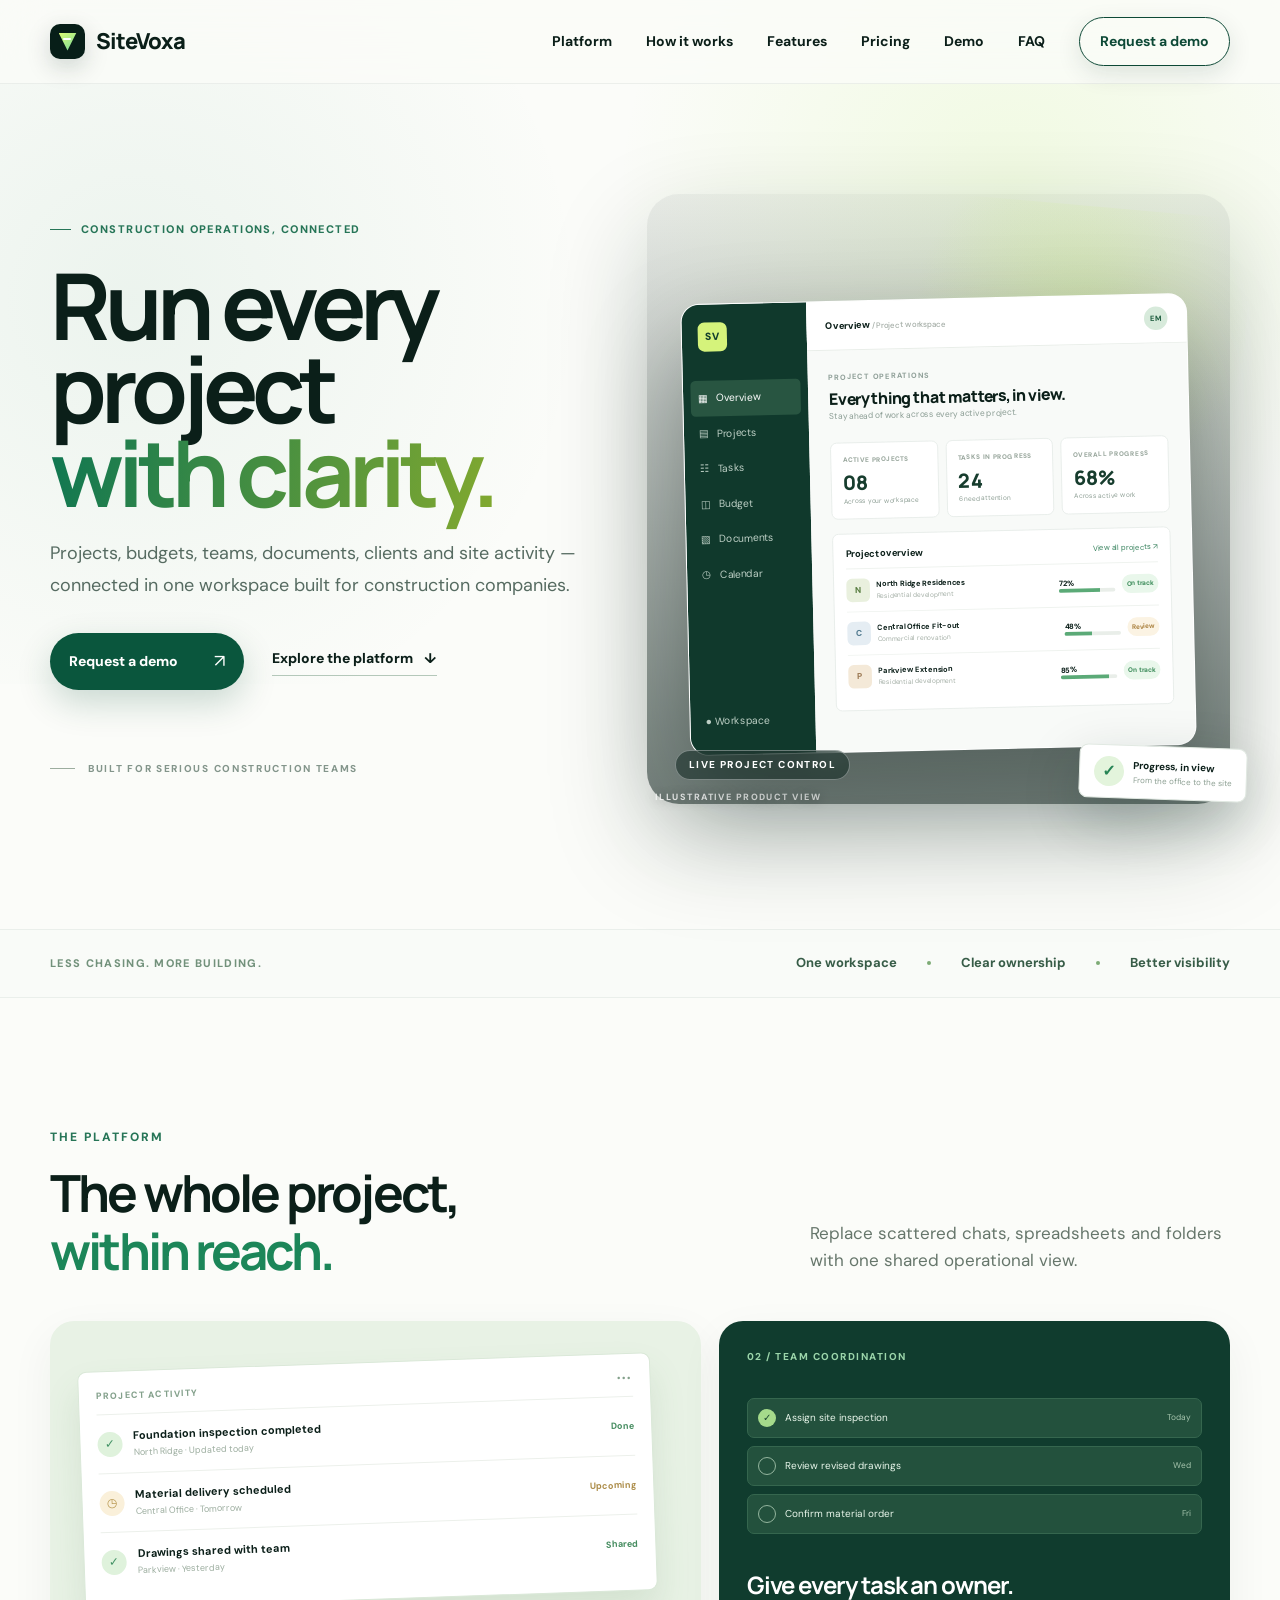
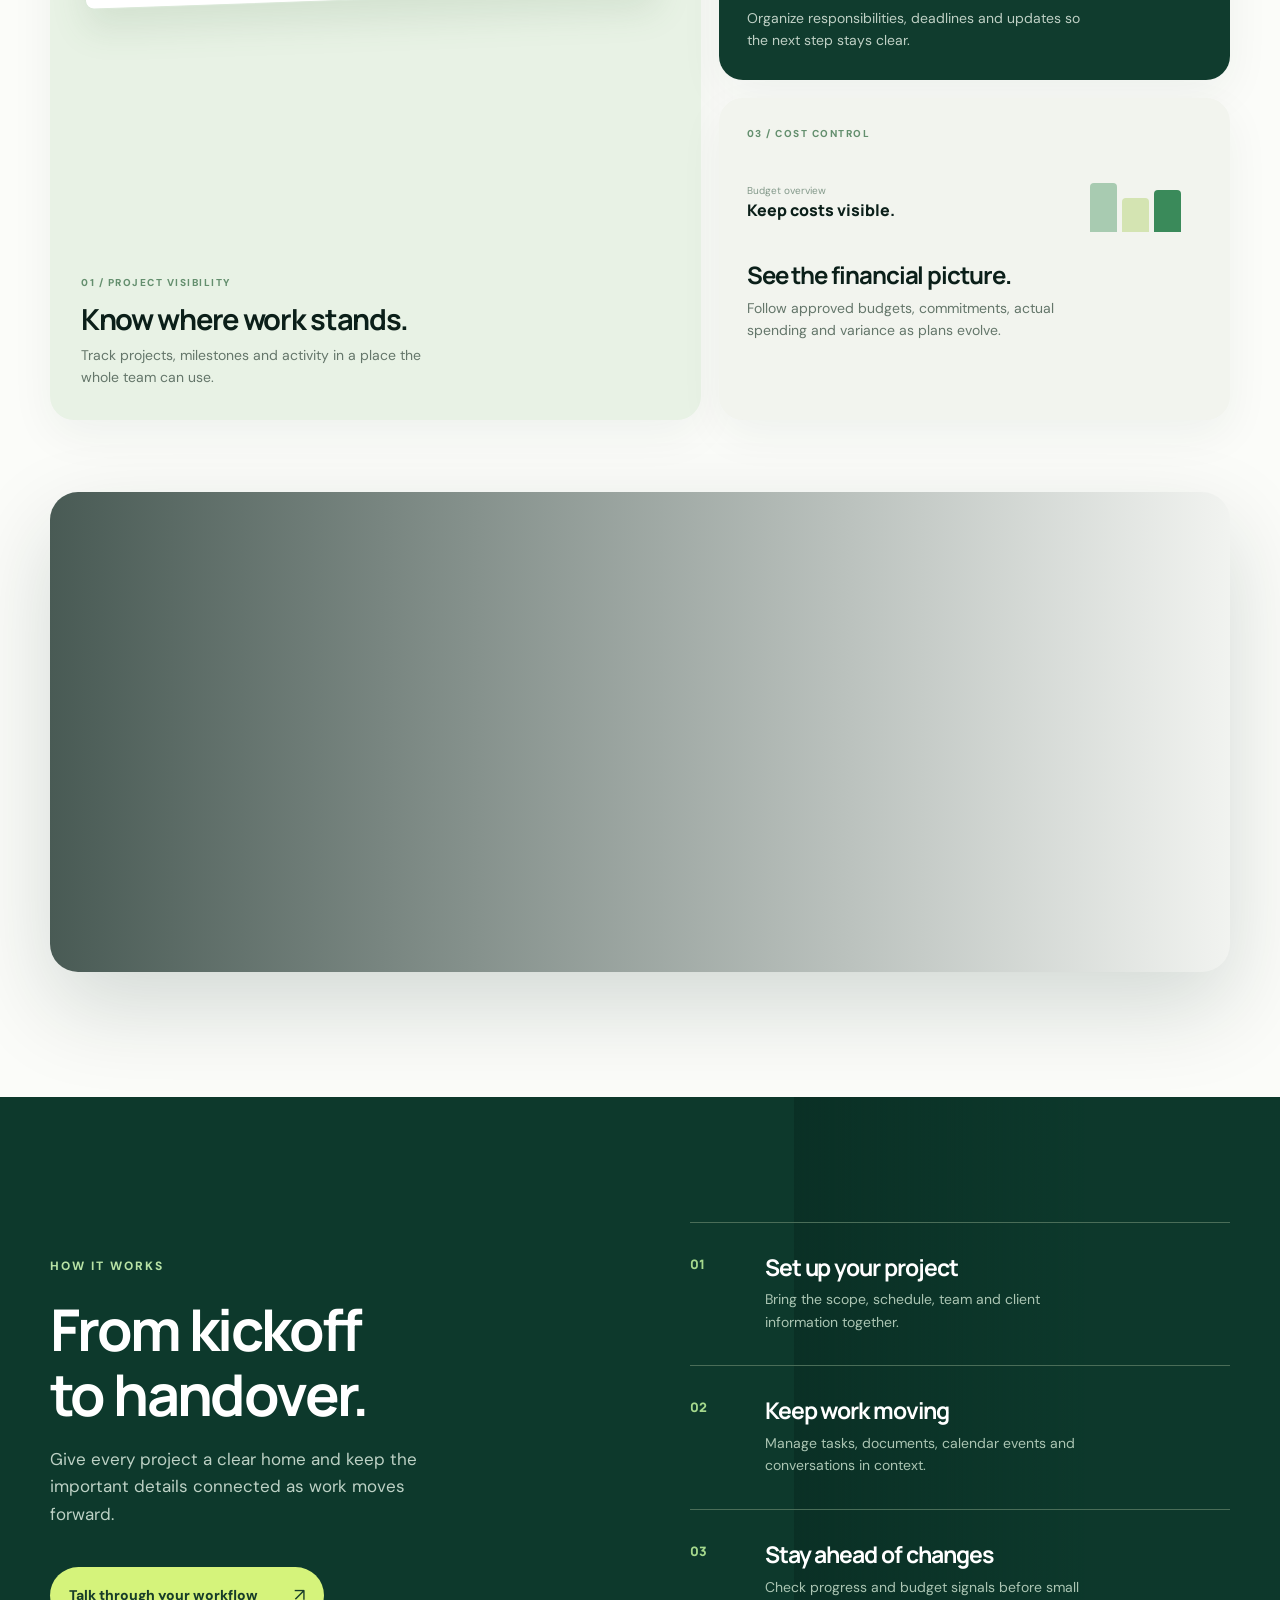
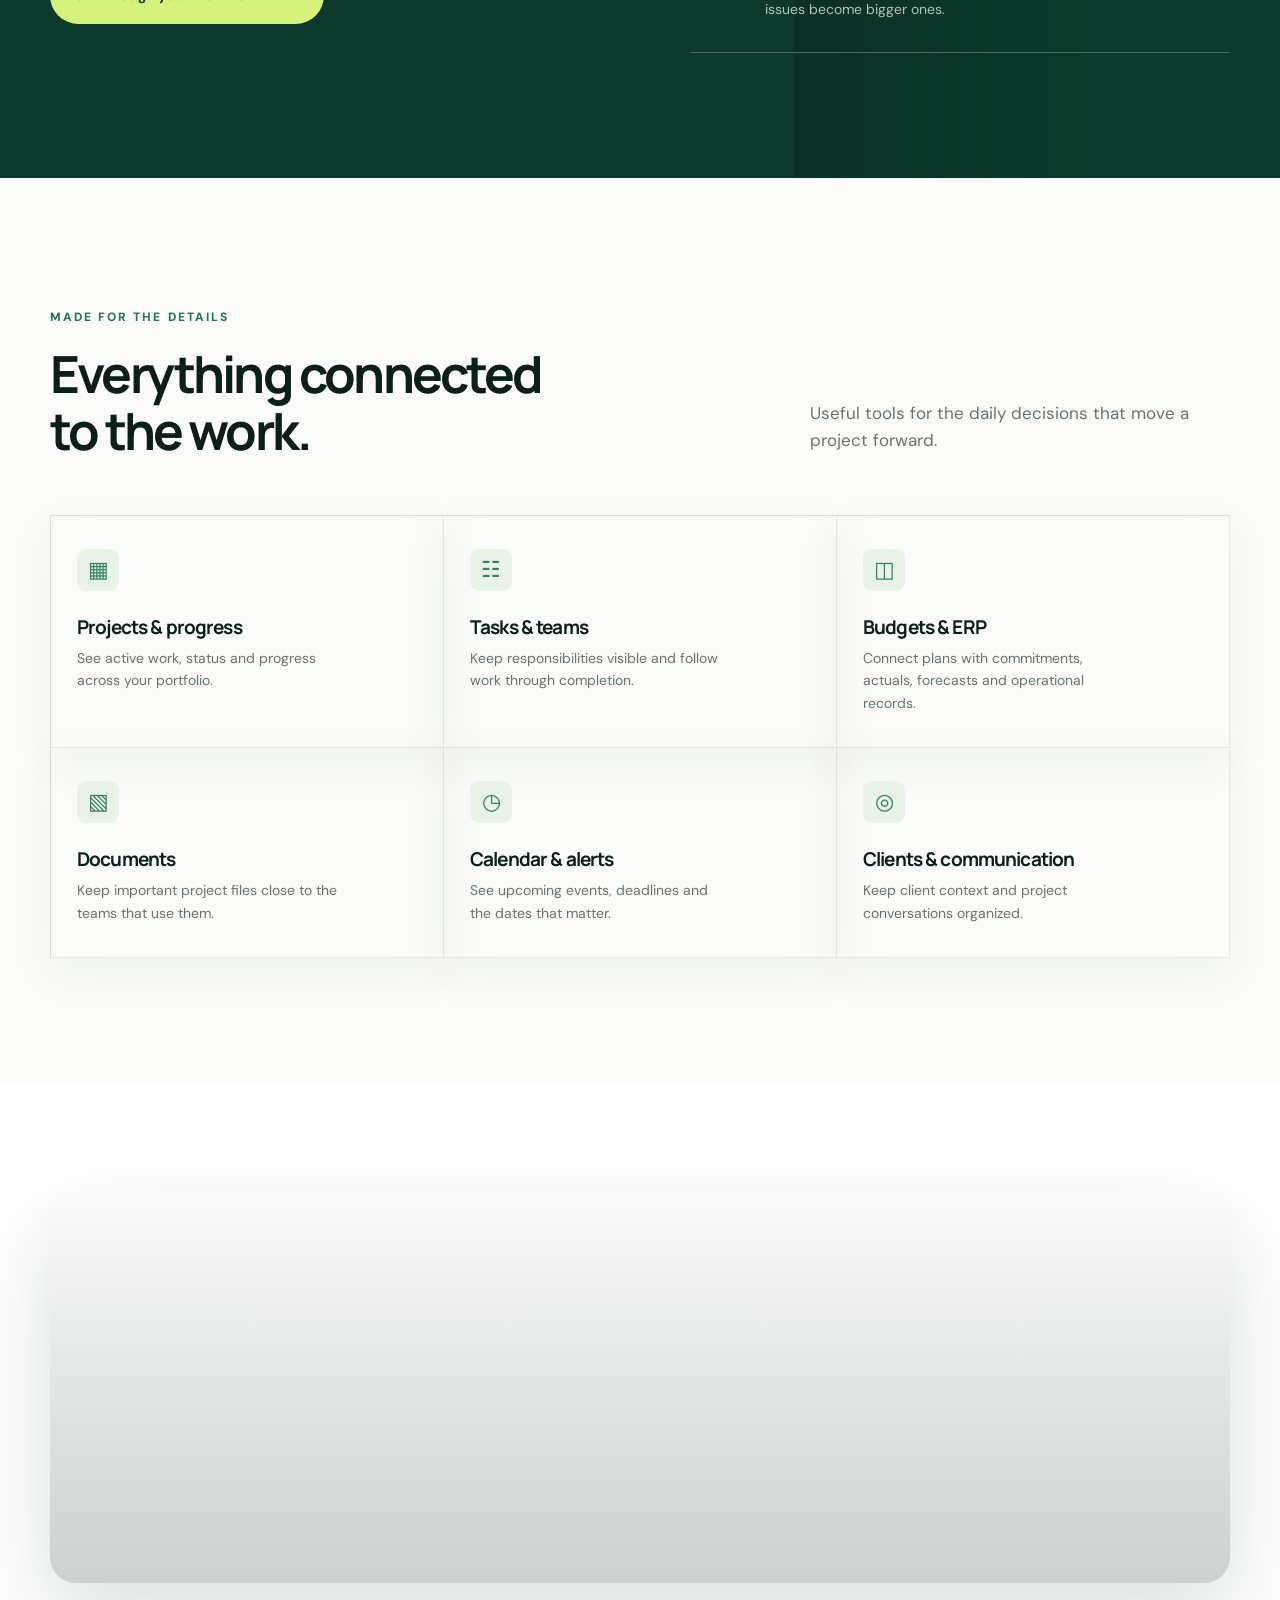
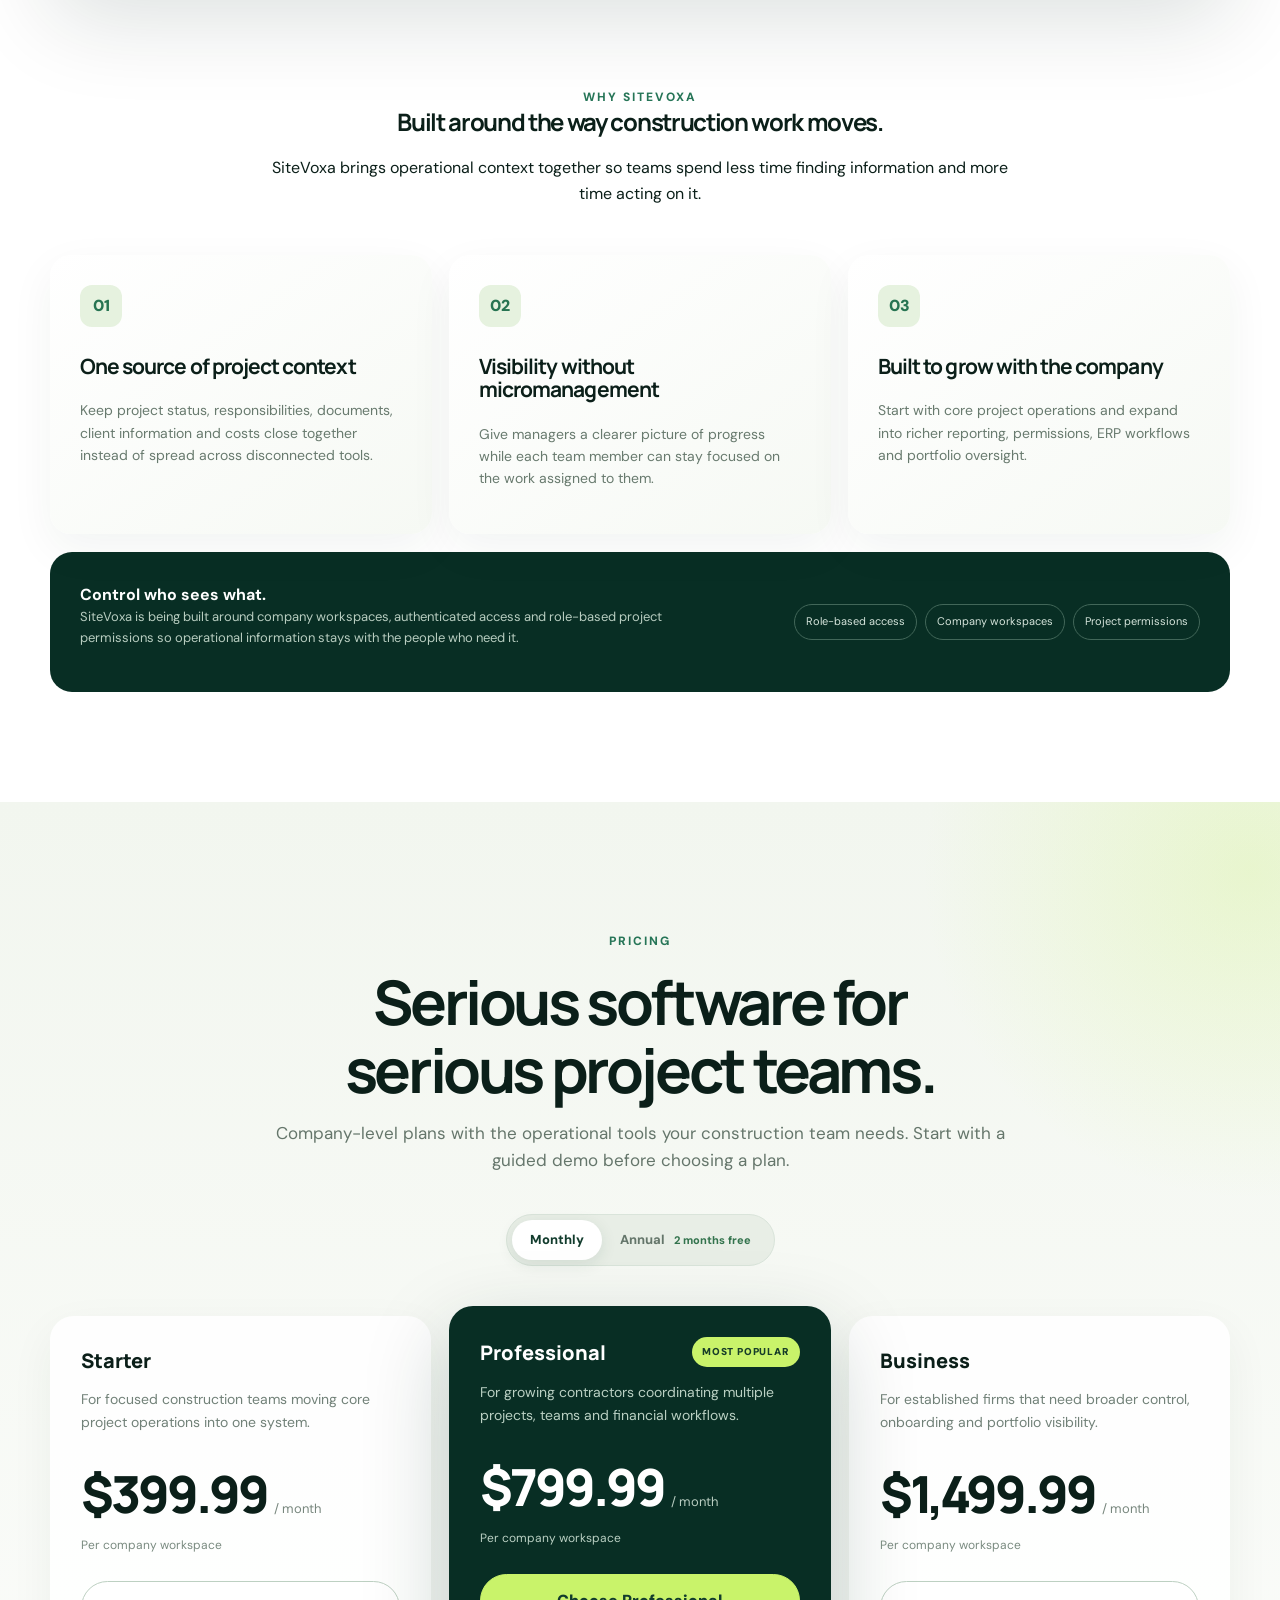
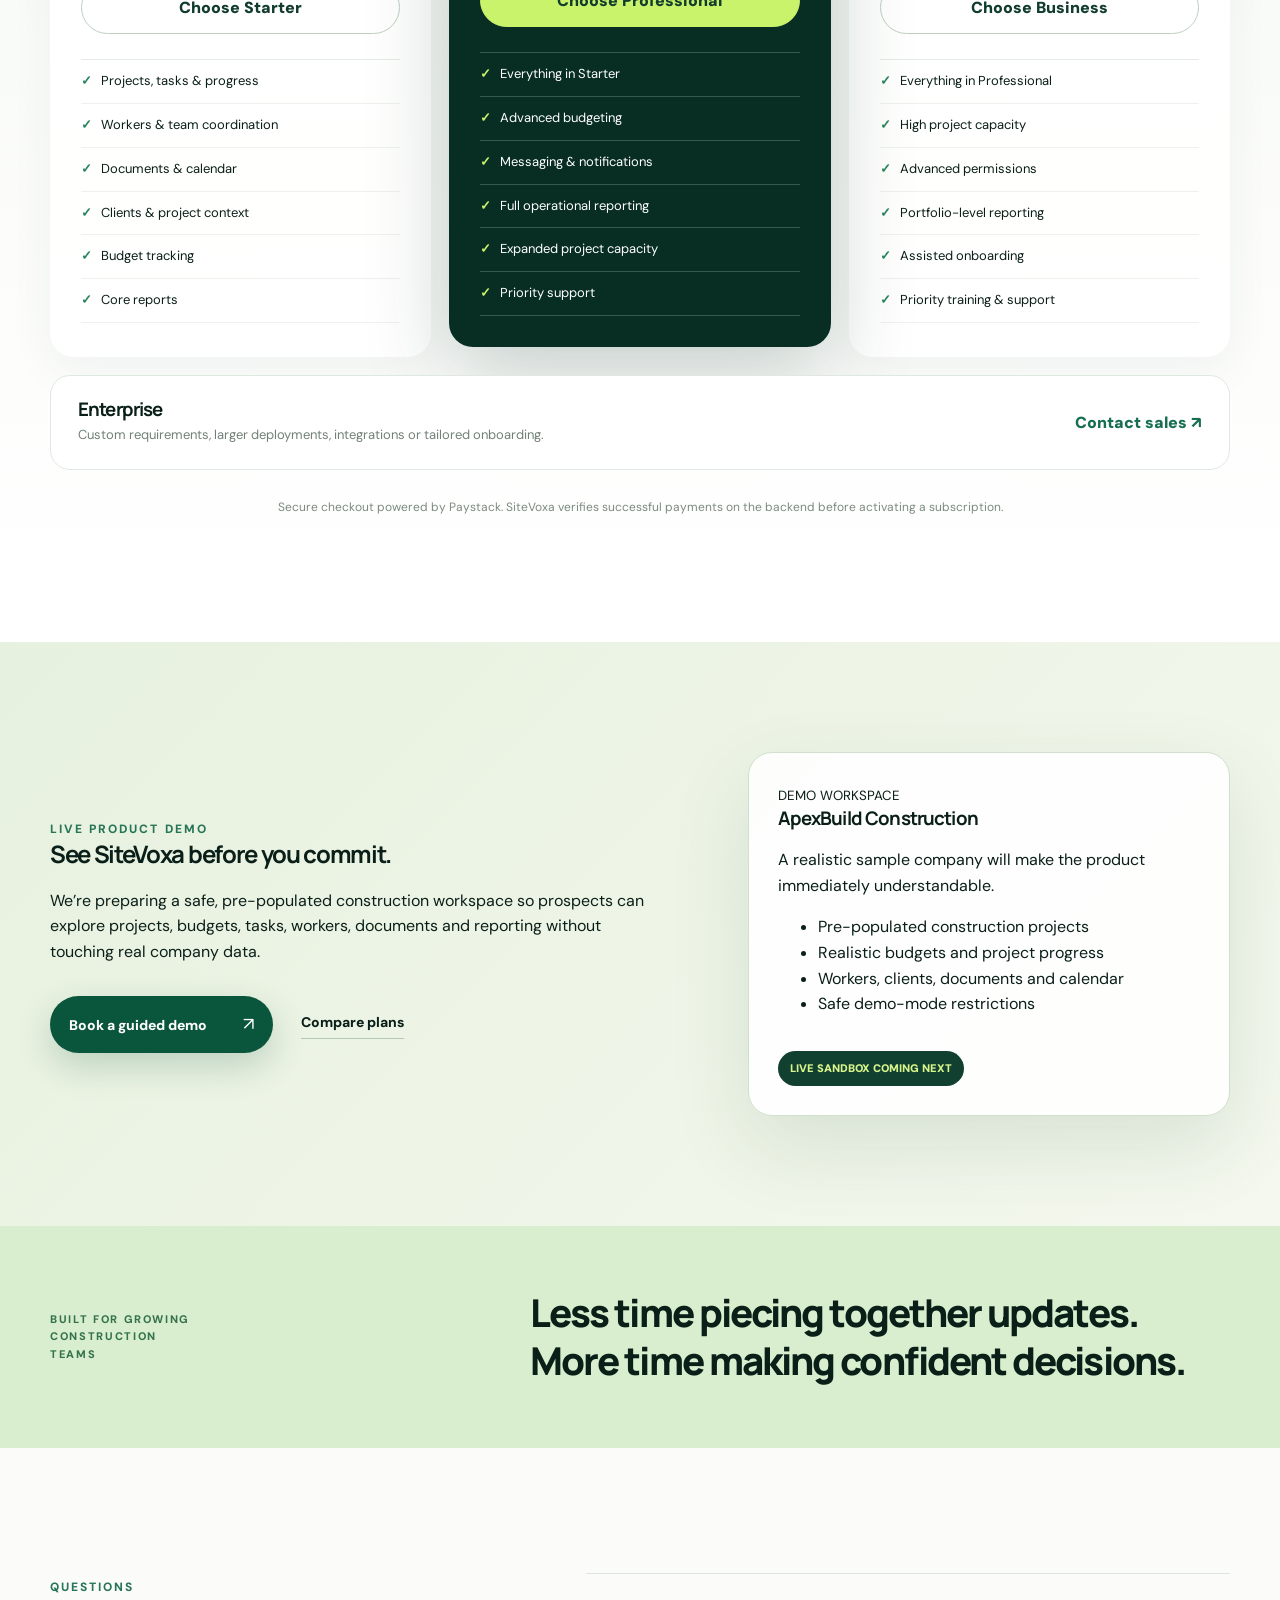
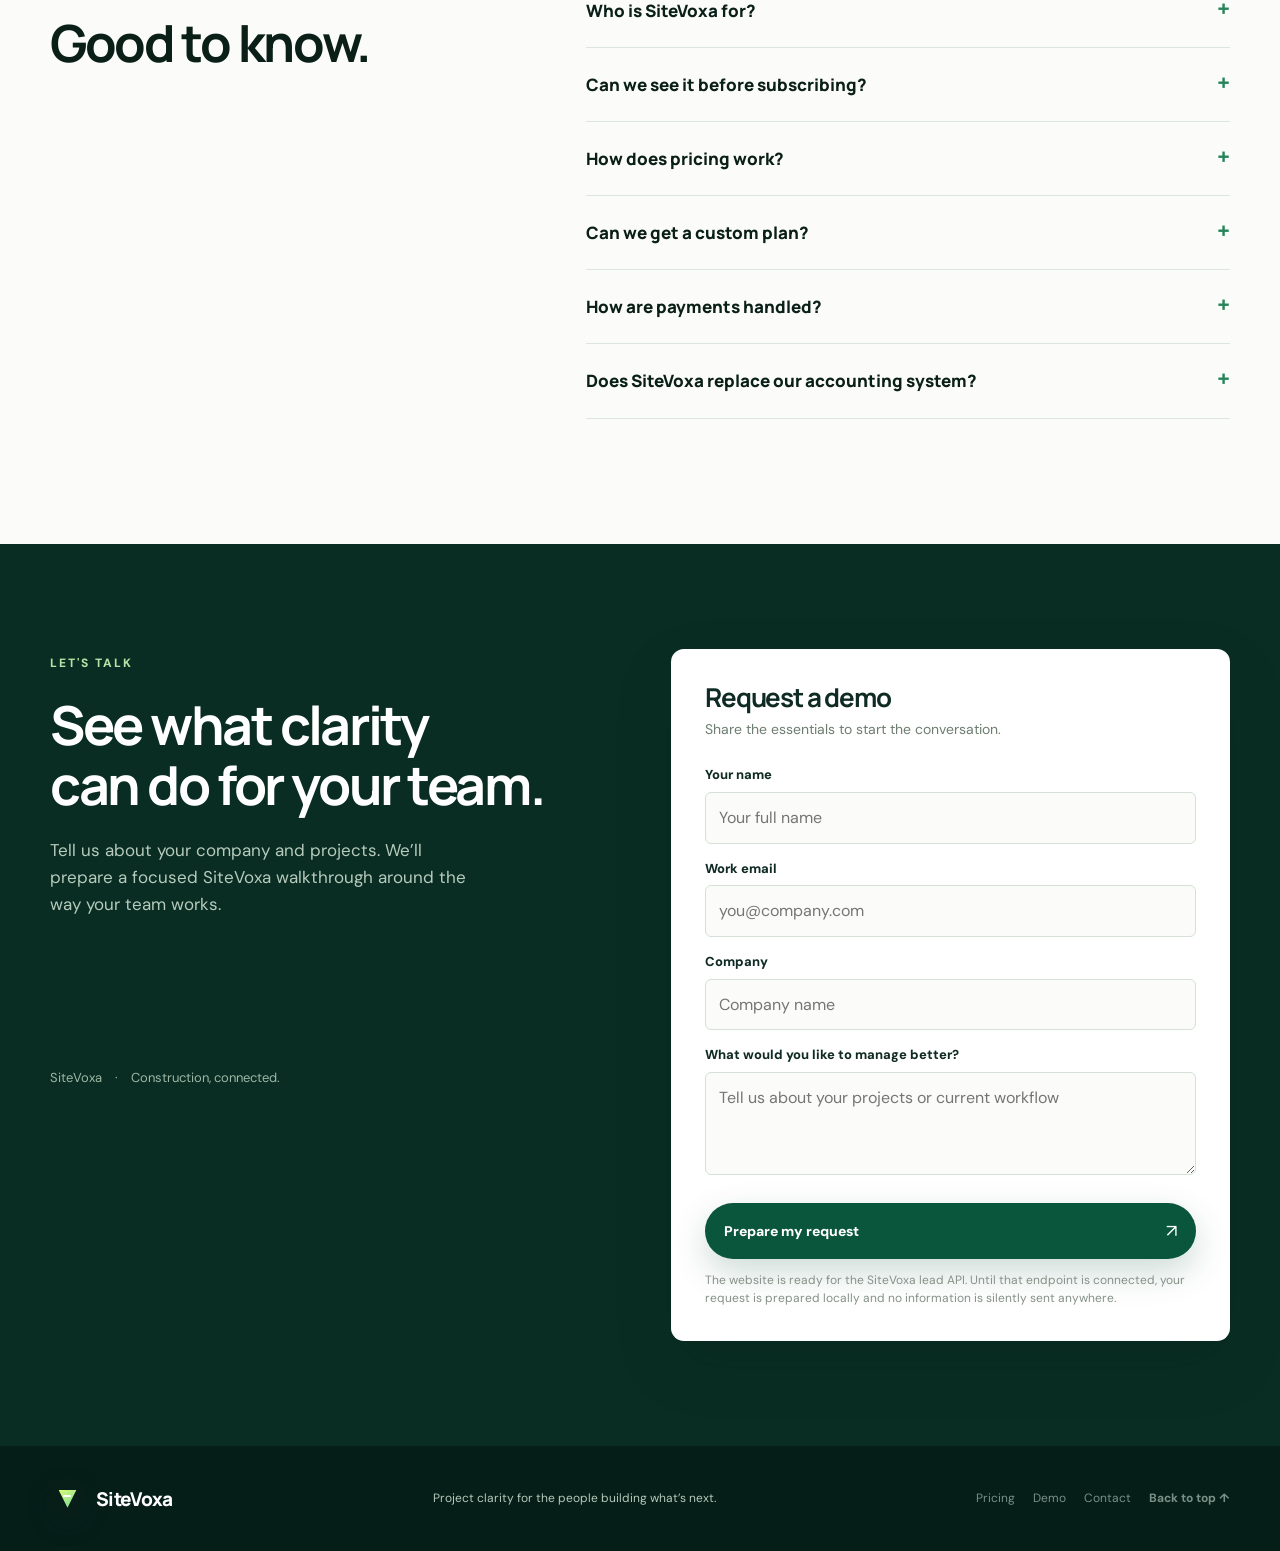
==== commit 476c3811: "Load backend-driven regional pricing" ====
--- a/index.html
+++ b/index.html
@@ -35,5 +35,6 @@
 </main>
 <footer class="footer"><div class="shell footer-inner"><a class="brand" href="#top"><span class="brand-mark">S<span>V</span></span><span>SiteVoxa</span></a><span>Project clarity for the people building what’s next.</span><div class="footer-meta"><a href="#pricing">Pricing</a><a href="#demo">Demo</a><a href="#contact">Contact</a><a href="#top">Back to top ↑</a></div></div></footer>
 <script src="script.js"></script>
+<script src="pricing-market.js"></script>
 </body>
 </html>
--- a/modern.css
+++ b/modern.css
@@ -1,19 +1,25 @@
-/* SiteVoxa modern experience layer */
-:root{--sv-accent:#b8f35d;--sv-dark:#082c22;--sv-green:#0d5a42;--sv-soft:#f4f8f2;--sv-glass:rgba(255,255,255,.78)}
-body{overflow-x:hidden;background:linear-gradient(180deg,#fff 0%,#fbfdf9 100%)}
-.site-header{position:sticky;top:0;z-index:50;background:rgba(255,255,255,.82);backdrop-filter:blur(18px);-webkit-backdrop-filter:blur(18px);transition:box-shadow .3s,border-color .3s}.site-header.scrolled{box-shadow:0 12px 40px rgba(13,73,54,.08);border-color:rgba(13,73,54,.08)}
-.nav-links a{transition:color .2s,transform .2s}.nav-links a:hover{transform:translateY(-1px)}.nav-cta{border-radius:999px!important;padding:12px 20px!important}
-.hero{position:relative}.hero:before{content:"";position:absolute;width:460px;height:460px;border-radius:50%;background:radial-gradient(circle,rgba(184,243,93,.18),transparent 68%);left:-260px;top:20px;pointer-events:none}.hero h1 em{background:linear-gradient(90deg,#16895e,#7eaa2f);-webkit-background-clip:text;background-clip:text;color:transparent}.app-window{transition:transform .25s ease,box-shadow .25s ease;will-change:transform}.hero-visual:hover .app-window{box-shadow:0 38px 100px rgba(18,59,43,.18)}
-.button{border-radius:999px;transition:transform .22s ease,box-shadow .22s ease,background .22s ease}.button-primary{box-shadow:0 10px 30px rgba(10,86,61,.18)}.button-primary:hover{box-shadow:0 16px 38px rgba(10,86,61,.25)}
-.feature-card,.detail-grid>div,.pricing-card{transition:transform .3s ease,box-shadow .3s ease,border-color .3s ease}.feature-card:hover,.detail-grid>div:hover{transform:translateY(-6px);box-shadow:0 24px 60px rgba(20,65,48,.09)}
+/* SiteVoxa premium experience layer */
+:root{--sv-accent:#c9f36a;--sv-dark:#061d17;--sv-green:#0d5a42;--sv-soft:#f4f7f2;--sv-glass:rgba(255,255,255,.82);--sv-ink:#0b1f19}
+html{scroll-behavior:smooth}body{overflow-x:hidden;background:#fbfcf9;color:var(--sv-ink)}
+.site-header{position:sticky;top:0;z-index:50;background:rgba(250,252,248,.82);backdrop-filter:blur(22px);-webkit-backdrop-filter:blur(22px);border-bottom:1px solid rgba(7,43,33,.06);transition:.3s}.site-header.scrolled{box-shadow:0 18px 55px rgba(8,43,32,.08);background:rgba(255,255,255,.93)}
+.brand{gap:11px!important;font-weight:800!important;letter-spacing:-.035em}.brand-mark{position:relative!important;display:grid!important;place-items:center!important;width:35px!important;height:35px!important;border-radius:10px!important;background:#071e18!important;color:transparent!important;font-size:0!important;box-shadow:0 8px 24px rgba(5,39,29,.18)}.brand-mark:before{content:"";width:18px;height:18px;clip-path:polygon(0 0,100% 0,50% 100%);background:linear-gradient(145deg,#ddfb77,#70d89a)}.brand-mark:after{content:"";position:absolute;width:8px;height:2px;border-radius:2px;background:#fff;top:14px;left:13px}.brand-mark span{display:none}
+.nav-links a{transition:.2s}.nav-links a:hover{transform:translateY(-1px);color:#0b6a4a}.nav-cta{border-radius:999px!important;padding:12px 20px!important;box-shadow:0 8px 25px rgba(6,46,34,.12)}
+.hero{position:relative;padding-top:110px!important;padding-bottom:125px!important}.hero:before{content:"";position:absolute;inset:-100px -20vw auto -20vw;height:700px;background:radial-gradient(circle at 72% 30%,rgba(188,239,108,.17),transparent 30%),radial-gradient(circle at 20% 45%,rgba(56,145,105,.08),transparent 32%);pointer-events:none;z-index:-1}.hero h1{font-size:clamp(62px,7.2vw,106px)!important;line-height:.91!important;letter-spacing:-.065em!important}.hero h1 em{background:linear-gradient(100deg,#0e7652,#82a92f);-webkit-background-clip:text;background-clip:text;color:transparent}.hero-copy>p{font-size:18px!important;line-height:1.75!important;max-width:620px}.eyebrow{letter-spacing:.13em!important;font-size:11px!important}.button{border-radius:999px;transition:.22s}.button-primary{box-shadow:0 13px 35px rgba(7,73,51,.2)}.button-primary:hover{transform:translateY(-2px);box-shadow:0 18px 44px rgba(7,73,51,.27)}
+/* Premium hero: real construction context behind the product UI */
+.hero-visual{position:relative;isolation:isolate;min-height:610px;padding:42px 22px 28px}.hero-visual:before{content:"";position:absolute;inset:0;border-radius:32px;background:linear-gradient(180deg,rgba(4,26,20,.08),rgba(4,26,20,.55)),url('https://images.unsplash.com/photo-1504307651254-35680f356dfd?auto=format&fit=crop&w=1600&q=88') center/cover no-repeat;box-shadow:0 38px 100px rgba(6,37,28,.22);z-index:-2}.hero-visual:after{content:"LIVE PROJECT CONTROL";position:absolute;left:28px;bottom:24px;padding:9px 13px;border:1px solid rgba(255,255,255,.35);border-radius:999px;background:rgba(4,28,21,.48);backdrop-filter:blur(12px);color:#fff;font:800 10px/1 DM Sans,sans-serif;letter-spacing:.14em;z-index:3}.hero-visual .visual-glow{position:absolute;inset:0;border-radius:32px;background:radial-gradient(circle at 72% 18%,rgba(201,243,106,.28),transparent 26%);pointer-events:none}.app-window{position:relative;z-index:2;margin-top:48px;transform:rotate(-1.3deg) scale(.94);transform-origin:center;border-radius:20px!important;box-shadow:0 45px 100px rgba(2,18,13,.34)!important;border:1px solid rgba(255,255,255,.72)!important;transition:.3s}.hero-visual:hover .app-window{box-shadow:0 55px 120px rgba(2,18,13,.42)!important}.float-note{z-index:4;box-shadow:0 20px 55px rgba(7,43,32,.22)!important}.visual-caption{color:rgba(255,255,255,.88)!important;text-shadow:0 1px 12px rgba(0,0,0,.4)}
+.trust-strip{border-top:1px solid rgba(10,49,37,.06);border-bottom:1px solid rgba(10,49,37,.06)}
+.section{padding-top:125px!important;padding-bottom:125px!important}.section-heading h2,.sales-head h2,.pricing-head h2,.demo-teaser h2{letter-spacing:-.055em!important}.feature-card,.detail-grid>div,.pricing-card,.sales-card{border-color:rgba(11,58,43,.09)!important;box-shadow:0 15px 45px rgba(12,54,41,.055);transition:.3s}.feature-card{border-radius:24px!important;overflow:hidden}.feature-card:hover,.detail-grid>div:hover,.sales-card:hover{transform:translateY(-7px);box-shadow:0 30px 70px rgba(12,54,41,.11)}
+/* Real construction photography throughout the story */
+.platform:after{content:"";display:block;height:480px;margin-top:72px;border-radius:28px;background:linear-gradient(90deg,rgba(4,28,21,.72),rgba(4,28,21,.04)),url('https://images.unsplash.com/photo-1503387762-592deb58ef4e?auto=format&fit=crop&w=1800&q=88') center/cover no-repeat;box-shadow:0 35px 90px rgba(6,37,28,.16)}
+.workflow{position:relative;overflow:hidden}.workflow:after{content:"";position:absolute;right:0;top:0;width:38%;height:100%;background:linear-gradient(90deg,#092d23 0%,rgba(9,45,35,.12) 60%),url('https://images.unsplash.com/photo-1541976590-713941681591?auto=format&fit=crop&w=1200&q=88') center/cover no-repeat;opacity:.74;pointer-events:none}.workflow-inner{position:relative;z-index:2}
+.sales-band:before{content:"";display:block;width:min(1180px,calc(100% - 40px));height:390px;margin:0 auto 100px;border-radius:26px;background:linear-gradient(180deg,rgba(3,23,17,.02),rgba(3,23,17,.2)),url('https://images.unsplash.com/photo-1504307651254-35680f356dfd?auto=format&fit=crop&w=1800&q=88') center 44%/cover no-repeat;box-shadow:0 35px 90px rgba(6,37,28,.14)}
 .reveal{opacity:0;transform:translateY(28px);transition:opacity .7s cubic-bezier(.2,.8,.2,1),transform .7s cubic-bezier(.2,.8,.2,1)}.reveal.in-view{opacity:1;transform:none}.reveal-delay-1{transition-delay:.08s}.reveal-delay-2{transition-delay:.16s}.reveal-delay-3{transition-delay:.24s}
-.pricing{padding:120px 0;background:linear-gradient(180deg,#f8fbf5 0%,#fff 100%);position:relative;overflow:hidden}.pricing:before{content:"";position:absolute;width:600px;height:600px;border-radius:50%;background:radial-gradient(circle,rgba(213,243,123,.24),transparent 67%);right:-260px;top:-240px}.pricing-head{position:relative;text-align:center;max-width:760px;margin:0 auto 48px}.pricing-head h2{font-size:clamp(40px,4.5vw,64px);margin:15px 0}.pricing-head p{color:#65766b;font-size:17px}.billing-toggle{display:inline-flex;padding:5px;background:#eaf1e9;border:1px solid #dbe7dc;border-radius:999px;margin-top:22px}.billing-toggle button{border:0;background:transparent;padding:10px 18px;border-radius:999px;color:#65766b;font-weight:800;font-size:13px}.billing-toggle button.active{background:#fff;color:#123c2d;box-shadow:0 4px 16px rgba(20,65,48,.1)}.save-pill{font-size:11px;color:#33734d;margin-left:6px}
-.pricing-grid{position:relative;display:grid;grid-template-columns:repeat(3,1fr);gap:18px;align-items:stretch}.pricing-card{background:rgba(255,255,255,.88);border:1px solid #dfe9e1;border-radius:22px;padding:30px;display:flex;flex-direction:column;box-shadow:0 16px 50px rgba(20,65,48,.05)}.pricing-card:hover{transform:translateY(-8px);box-shadow:0 28px 70px rgba(20,65,48,.12)}.pricing-card.featured{background:#0b3b2d;color:#fff;border-color:#0b3b2d;transform:translateY(-10px);box-shadow:0 28px 80px rgba(11,59,45,.2)}.pricing-card.featured:hover{transform:translateY(-16px)}.plan-top{display:flex;justify-content:space-between;gap:12px;align-items:center}.plan-name{font:800 20px Manrope}.popular{font-size:10px;letter-spacing:.08em;font-weight:900;background:var(--sv-accent);color:#173c29;padding:7px 10px;border-radius:999px}.plan-desc{color:#718178;font-size:14px;min-height:46px;margin:14px 0 24px}.featured .plan-desc,.featured .plan-note{color:#bad0c3}.price{display:flex;align-items:flex-end;gap:7px;margin-bottom:8px}.price strong{font:800 clamp(38px,4vw,52px) Manrope;letter-spacing:-.06em}.price span{font-size:13px;color:#78877e;margin-bottom:9px}.featured .price span{color:#b8ccc0}.plan-note{font-size:12px;color:#7a8b80;margin-bottom:25px}.plan-cta{width:100%;border:1px solid #bdd0c2;background:#fff;color:#123c2d;border-radius:999px;padding:13px 16px;font-weight:900;text-align:center;margin-bottom:25px;transition:transform .2s}.featured .plan-cta{background:var(--sv-accent);border-color:var(--sv-accent)}.plan-cta:hover{transform:translateY(-2px)}.plan-features{list-style:none;padding:0;margin:0;border-top:1px solid #e3ebe4}.featured .plan-features{border-color:#315b4d}.plan-features li{padding:11px 0;font-size:13px;border-bottom:1px solid #edf2ed}.featured .plan-features li{border-color:#315b4d}.plan-features li:before{content:"✓";color:#27845a;font-weight:900;margin-right:9px}.featured .plan-features li:before{color:var(--sv-accent)}.enterprise-strip{position:relative;margin-top:18px;border:1px solid #dfe9e1;border-radius:18px;padding:22px 26px;display:flex;justify-content:space-between;gap:20px;align-items:center;background:#fff}.enterprise-strip h3{margin:0 0 5px;font-size:19px}.enterprise-strip p{margin:0;color:#718178;font-size:13px}.enterprise-strip a{font-weight:900;color:#176f50;white-space:nowrap}.payment-note{margin:28px auto 0;text-align:center;color:#7b8a80;font-size:12px;max-width:650px}
-.sales-band{padding:100px 0;background:#fff}.sales-head{text-align:center;max-width:720px;margin:0 auto 44px}.sales-head h2{font-size:clamp(38px,4vw,56px);margin:14px 0}.sales-head p{color:#6a7a70}.sales-grid{display:grid;grid-template-columns:repeat(3,1fr);gap:16px}.sales-card{padding:28px;border:1px solid #dfe8e0;border-radius:18px;background:linear-gradient(145deg,#fff,#f7faf5);min-height:220px}.sales-card span{display:grid;place-items:center;width:42px;height:42px;border-radius:12px;background:#e6f2df;color:#277452;font-weight:900;margin-bottom:28px}.sales-card h3{font-size:21px;margin-bottom:10px}.sales-card p{font-size:14px;color:#687a6e;margin:0}.security-strip{margin-top:18px;background:#0c392c;color:#fff;border-radius:20px;padding:28px 30px;display:flex;justify-content:space-between;align-items:center;gap:30px}.security-strip strong{font:800 22px Manrope}.security-strip p{margin:5px 0 0;color:#b8cdc0;font-size:13px;max-width:650px}.security-tags{display:flex;gap:8px;flex-wrap:wrap}.security-tags span{white-space:nowrap;border:1px solid #426759;border-radius:999px;padding:8px 11px;font-size:11px;color:#d5e4db}
-.demo-teaser{padding:105px 0;background:#e4f1dc}.demo-teaser-inner{display:grid;grid-template-columns:1fr .8fr;gap:8%;align-items:center}.demo-teaser h2{font-size:clamp(38px,4.2vw,60px);margin:16px 0}.demo-teaser p{color:#587061;font-size:16px;max-width:590px}.demo-card{background:#fff;border:1px solid #cfe0cc;border-radius:20px;padding:26px;box-shadow:0 25px 70px rgba(34,86,53,.1)}.demo-card small{font-weight:900;letter-spacing:.13em;color:#6c8a73}.demo-card h3{font-size:24px;margin:10px 0}.demo-list{list-style:none;padding:0;margin:18px 0 0}.demo-list li{padding:10px 0;border-top:1px solid #e7eee6;font-size:13px}.demo-list li:before{content:"→";color:#25815b;margin-right:9px;font-weight:900}.coming-pill{display:inline-flex;margin-top:18px;border-radius:999px;background:#113f30;color:#d8f58c;padding:9px 12px;font-size:11px;font-weight:900;letter-spacing:.05em}
-.faq-list details{transition:background .25s,padding .25s}.faq-list details[open]{background:#f7faf5;padding-left:18px;padding-right:18px;border-radius:12px}
-.footer-inner{flex-wrap:wrap}.footer-meta{display:flex;align-items:center;gap:18px;font-size:12px;color:#789086}.footer-meta a:hover{color:#1b7654}
-:focus-visible{outline:3px solid #9fdc4f;outline-offset:4px;border-radius:5px}
-@media(max-width:900px){.pricing-grid,.sales-grid{grid-template-columns:1fr}.pricing-card.featured{transform:none}.pricing-card.featured:hover{transform:translateY(-6px)}.enterprise-strip,.security-strip{align-items:flex-start;flex-direction:column}.demo-teaser-inner{grid-template-columns:1fr}.demo-card{margin-top:10px}}
-@media(max-width:620px){.pricing{padding:82px 0}.pricing-card{padding:24px}.billing-toggle{display:flex}.billing-toggle button{padding:9px 12px}.site-header{backdrop-filter:blur(12px);-webkit-backdrop-filter:blur(12px)}.sales-band,.demo-teaser{padding:76px 0}.security-strip{padding:23px}.footer-meta{width:100%;justify-content:center;flex-wrap:wrap}}
-@media(prefers-reduced-motion:reduce){html{scroll-behavior:auto!important}*,*:before,*:after{animation-duration:.01ms!important;animation-iteration-count:1!important;transition-duration:.01ms!important}.reveal{opacity:1!important;transform:none!important}.app-window{transform:none!important}}+.pricing{padding:125px 0;background:linear-gradient(180deg,#f2f6ef,#fff);position:relative;overflow:hidden}.pricing:before{content:"";position:absolute;width:700px;height:700px;border-radius:50%;background:radial-gradient(circle,rgba(201,243,106,.25),transparent 66%);right:-320px;top:-280px}.pricing-head{text-align:center;max-width:780px;margin:0 auto 50px;position:relative}.pricing-head h2{font-size:clamp(44px,4.8vw,68px);margin:15px 0}.pricing-head p{color:#65766b;font-size:17px}.billing-toggle{display:inline-flex;padding:5px;background:#e8eee6;border:1px solid #d9e4da;border-radius:999px;margin-top:22px}.billing-toggle button{border:0;background:transparent;padding:10px 18px;border-radius:999px;color:#65766b;font-weight:800;font-size:13px}.billing-toggle button.active{background:#fff;color:#123c2d;box-shadow:0 4px 16px rgba(20,65,48,.1)}.save-pill{font-size:11px;color:#33734d;margin-left:6px}.pricing-grid{position:relative;display:grid;grid-template-columns:repeat(3,1fr);gap:18px}.pricing-card{background:rgba(255,255,255,.9);border-radius:24px;padding:31px;display:flex;flex-direction:column}.pricing-card:hover{transform:translateY(-8px);box-shadow:0 30px 75px rgba(20,65,48,.13)}.pricing-card.featured{background:#082e24;color:#fff;border-color:#082e24!important;transform:translateY(-10px);box-shadow:0 30px 85px rgba(8,46,36,.22)}.pricing-card.featured:hover{transform:translateY(-16px)}.plan-top{display:flex;justify-content:space-between;gap:12px;align-items:center}.plan-name{font:800 20px Manrope}.popular{font-size:10px;letter-spacing:.08em;font-weight:900;background:var(--sv-accent);color:#173c29;padding:7px 10px;border-radius:999px}.plan-desc{color:#718178;font-size:14px;min-height:46px;margin:14px 0 24px}.featured .plan-desc,.featured .plan-note{color:#bad0c3}.price{display:flex;align-items:flex-end;gap:7px;margin-bottom:8px}.price strong{font:800 clamp(38px,4vw,52px) Manrope;letter-spacing:-.06em}.price span{font-size:13px;color:#78877e;margin-bottom:9px}.featured .price span{color:#b8ccc0}.plan-note{font-size:12px;color:#7a8b80;margin-bottom:25px}.plan-cta{width:100%;border:1px solid #bdd0c2;background:#fff;color:#123c2d;border-radius:999px;padding:13px 16px;font-weight:900;text-align:center;margin-bottom:25px;transition:.2s}.featured .plan-cta{background:var(--sv-accent);border-color:var(--sv-accent)}.plan-cta:hover{transform:translateY(-2px)}.plan-features{list-style:none;padding:0;margin:0;border-top:1px solid #e3ebe4}.featured .plan-features{border-color:#315b4d}.plan-features li{padding:11px 0;font-size:13px;border-bottom:1px solid #edf2ed}.featured .plan-features li{border-color:#315b4d}.plan-features li:before{content:"✓";color:#27845a;font-weight:900;margin-right:9px}.featured .plan-features li:before{color:var(--sv-accent)}.enterprise-strip{position:relative;margin-top:18px;border:1px solid #dfe9e1;border-radius:20px;padding:23px 27px;display:flex;justify-content:space-between;gap:20px;align-items:center;background:#fff}.enterprise-strip h3{margin:0 0 5px}.enterprise-strip p{margin:0;color:#718178;font-size:13px}.enterprise-strip a{font-weight:900;color:#176f50}.payment-note{text-align:center;color:#7b8a80;font-size:12px;margin:28px auto 0}
+/* Visitors never get a manual Nigeria / International pricing switch. */
+.market-switcher-wrap{display:none!important}
+.sales-band{padding:110px 0;background:#fff}.sales-head{text-align:center;max-width:740px;margin:0 auto 48px}.sales-grid{display:grid;grid-template-columns:repeat(3,1fr);gap:17px}.sales-card{padding:30px;border-radius:21px;background:linear-gradient(145deg,#fff,#f6f9f4);min-height:230px}.sales-card span{display:grid;place-items:center;width:42px;height:42px;border-radius:12px;background:#e6f2df;color:#277452;font-weight:900;margin-bottom:28px}.sales-card h3{font-size:21px}.sales-card p{font-size:14px;color:#687a6e}.security-strip{margin-top:18px;background:#082e24;color:#fff;border-radius:22px;padding:30px;display:flex;justify-content:space-between;align-items:center;gap:30px}.security-strip p{color:#b8cdc0;font-size:13px;max-width:650px}.security-tags{display:flex;gap:8px;flex-wrap:wrap}.security-tags span{border:1px solid #426759;border-radius:999px;padding:8px 11px;font-size:11px;color:#d5e4db}
+.demo-teaser{padding:110px 0;background:linear-gradient(135deg,#e7f1df,#f4f8ee)}.demo-teaser-inner{display:grid;grid-template-columns:1fr .8fr;gap:8%;align-items:center}.demo-card{background:rgba(255,255,255,.9);border:1px solid #cfe0cc;border-radius:24px;padding:29px;box-shadow:0 30px 80px rgba(34,86,53,.12)}.coming-pill{display:inline-flex;margin-top:18px;border-radius:999px;background:#113f30;color:#d8f58c;padding:9px 12px;font-size:11px;font-weight:900}.faq-list details[open]{background:#f7faf5;padding-left:18px;padding-right:18px;border-radius:12px}.footer-inner{flex-wrap:wrap}.footer-meta{display:flex;gap:18px;font-size:12px;color:#789086}:focus-visible{outline:3px solid #9fdc4f;outline-offset:4px;border-radius:5px}
+@media(max-width:1000px){.workflow:after{opacity:.25;width:55%}}
+@media(max-width:900px){.hero h1{font-size:clamp(54px,13vw,78px)!important}.hero-visual{min-height:520px;padding:28px 16px}.app-window{margin-top:34px;transform:rotate(-1deg) scale(.96)}.pricing-grid,.sales-grid{grid-template-columns:1fr}.pricing-card.featured{transform:none}.security-strip,.enterprise-strip{align-items:flex-start;flex-direction:column}.demo-teaser-inner{grid-template-columns:1fr}.platform:after{height:360px}.sales-band:before{height:300px}.workflow:after{display:none}}
+@media(max-width:620px){.hero{padding-top:75px!important;padding-bottom:90px!important}.hero-visual{min-height:420px;padding:18px 10px;border-radius:22px}.hero-visual:before,.hero-visual .visual-glow{border-radius:22px}.hero-visual:after{left:18px;bottom:16px}.app-window{margin-top:26px;transform:none}.section{padding-top:85px!important;padding-bottom:85px!important}.pricing{padding:85px 0}.pricing-card{padding:24px}.billing-toggle{display:flex}.billing-toggle button{padding:9px 12px}.platform:after{height:260px;margin-top:50px;border-radius:20px}.sales-band:before{width:calc(100% - 28px);height:240px;margin-bottom:70px;border-radius:20px}.sales-band,.demo-teaser{padding:80px 0}.security-strip{padding:23px}.footer-meta{width:100%;justify-content:center;flex-wrap:wrap}}
+@media(prefers-reduced-motion:reduce){html{scroll-behavior:auto!important}*,*:before,*:after{animation-duration:.01ms!important;transition-duration:.01ms!important}.reveal{opacity:1!important;transform:none!important}.app-window{transform:none!important}}
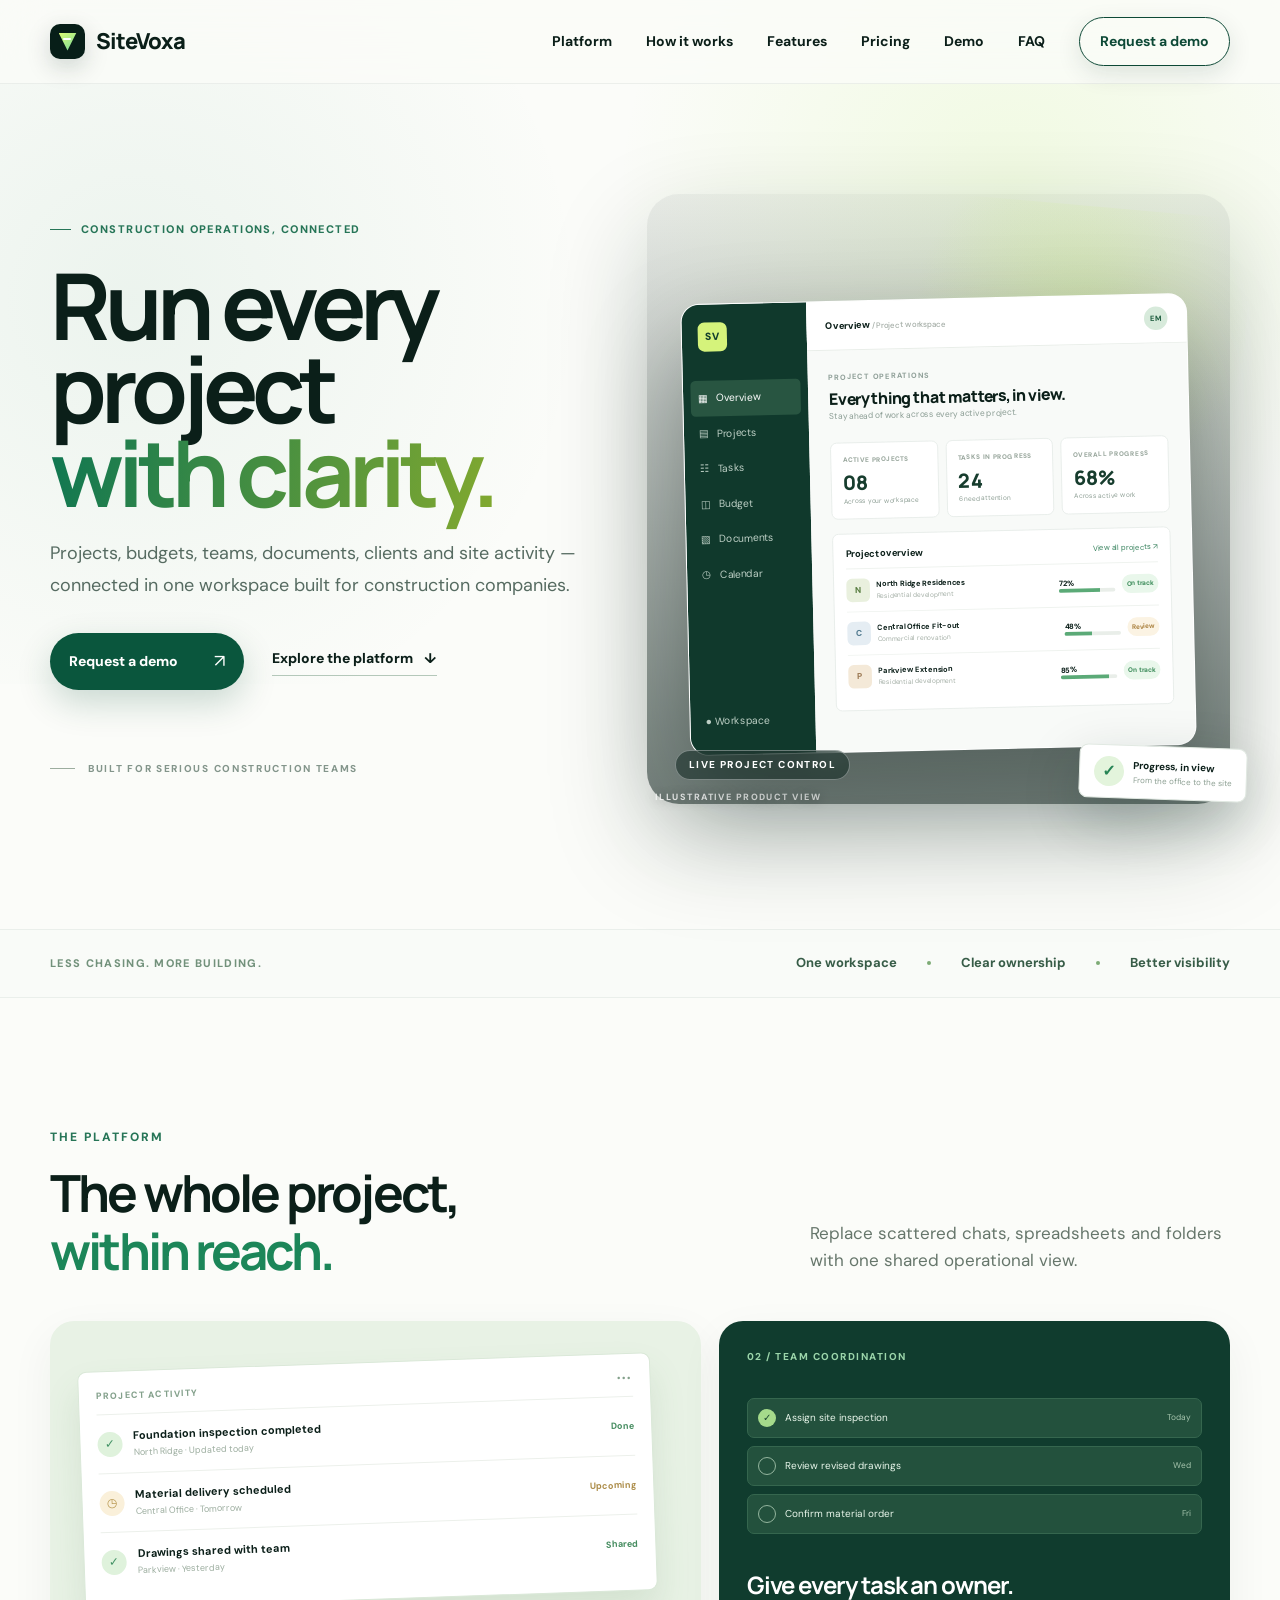
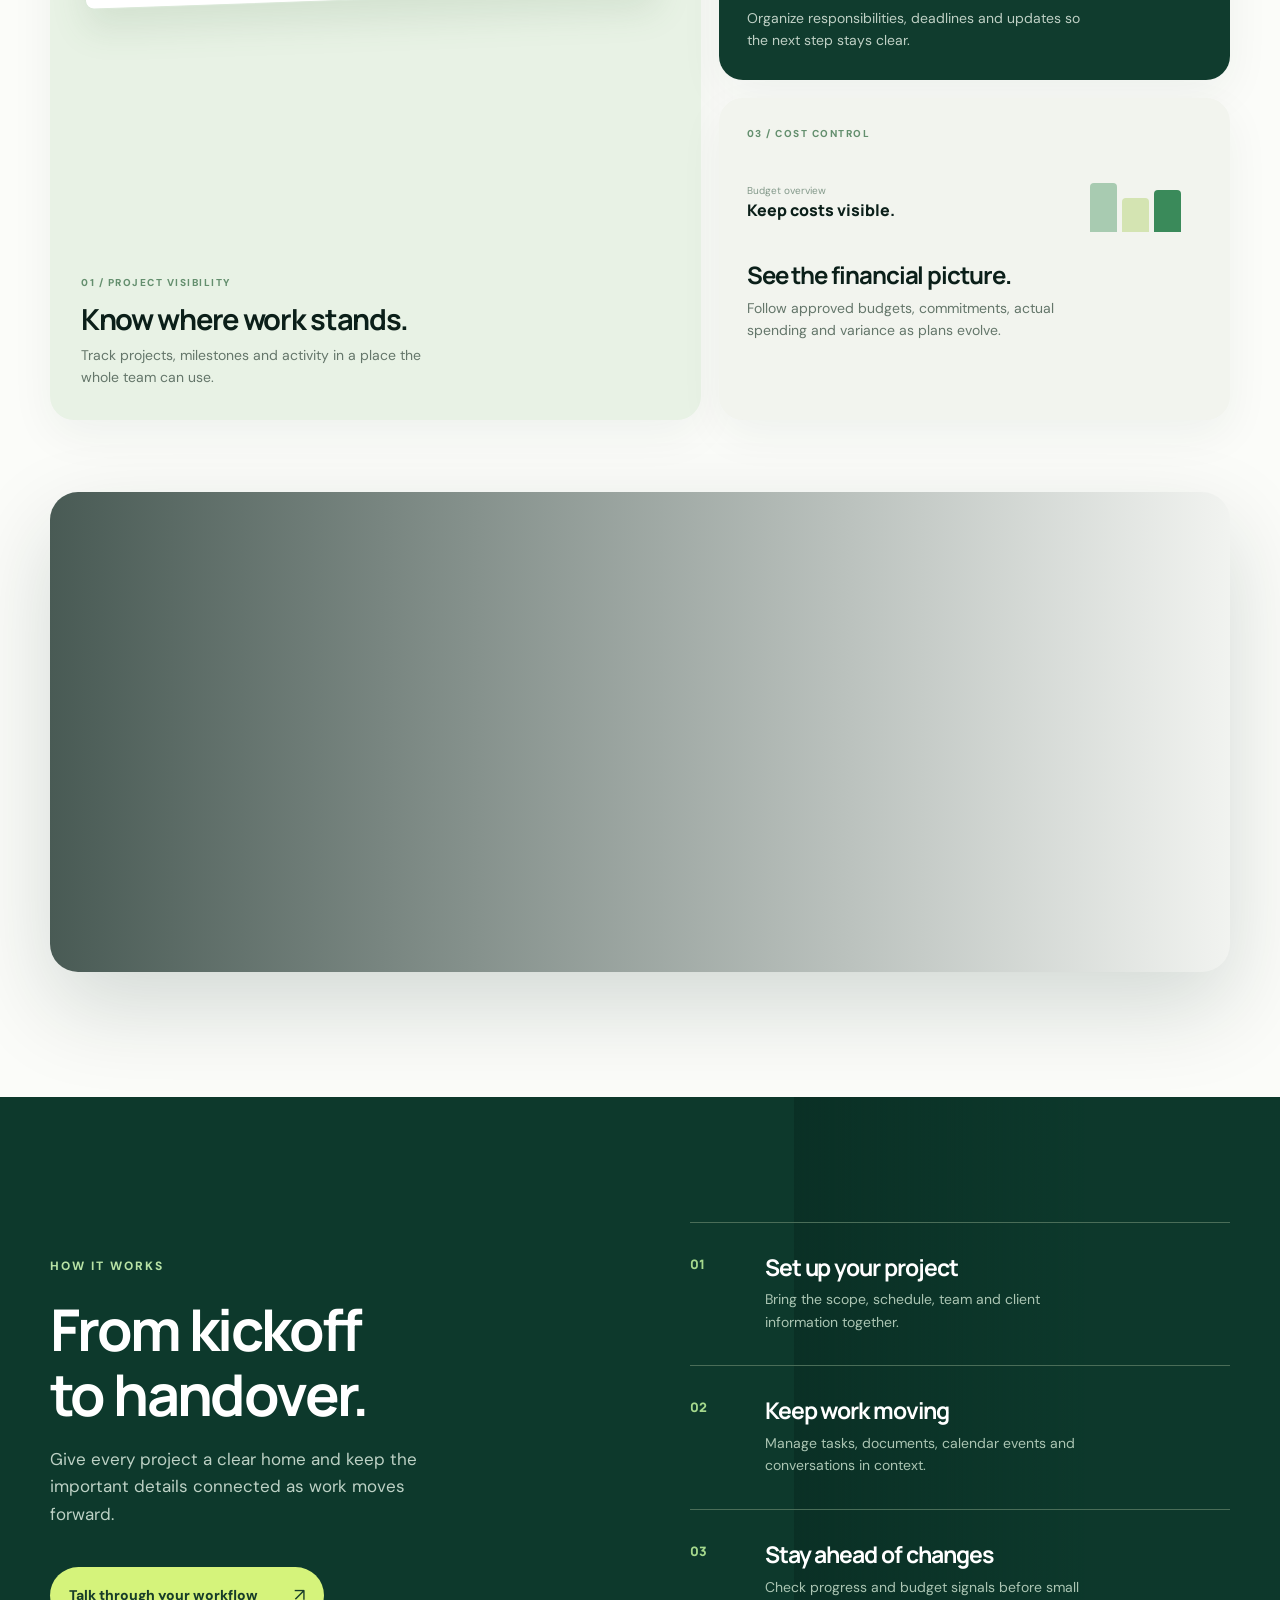
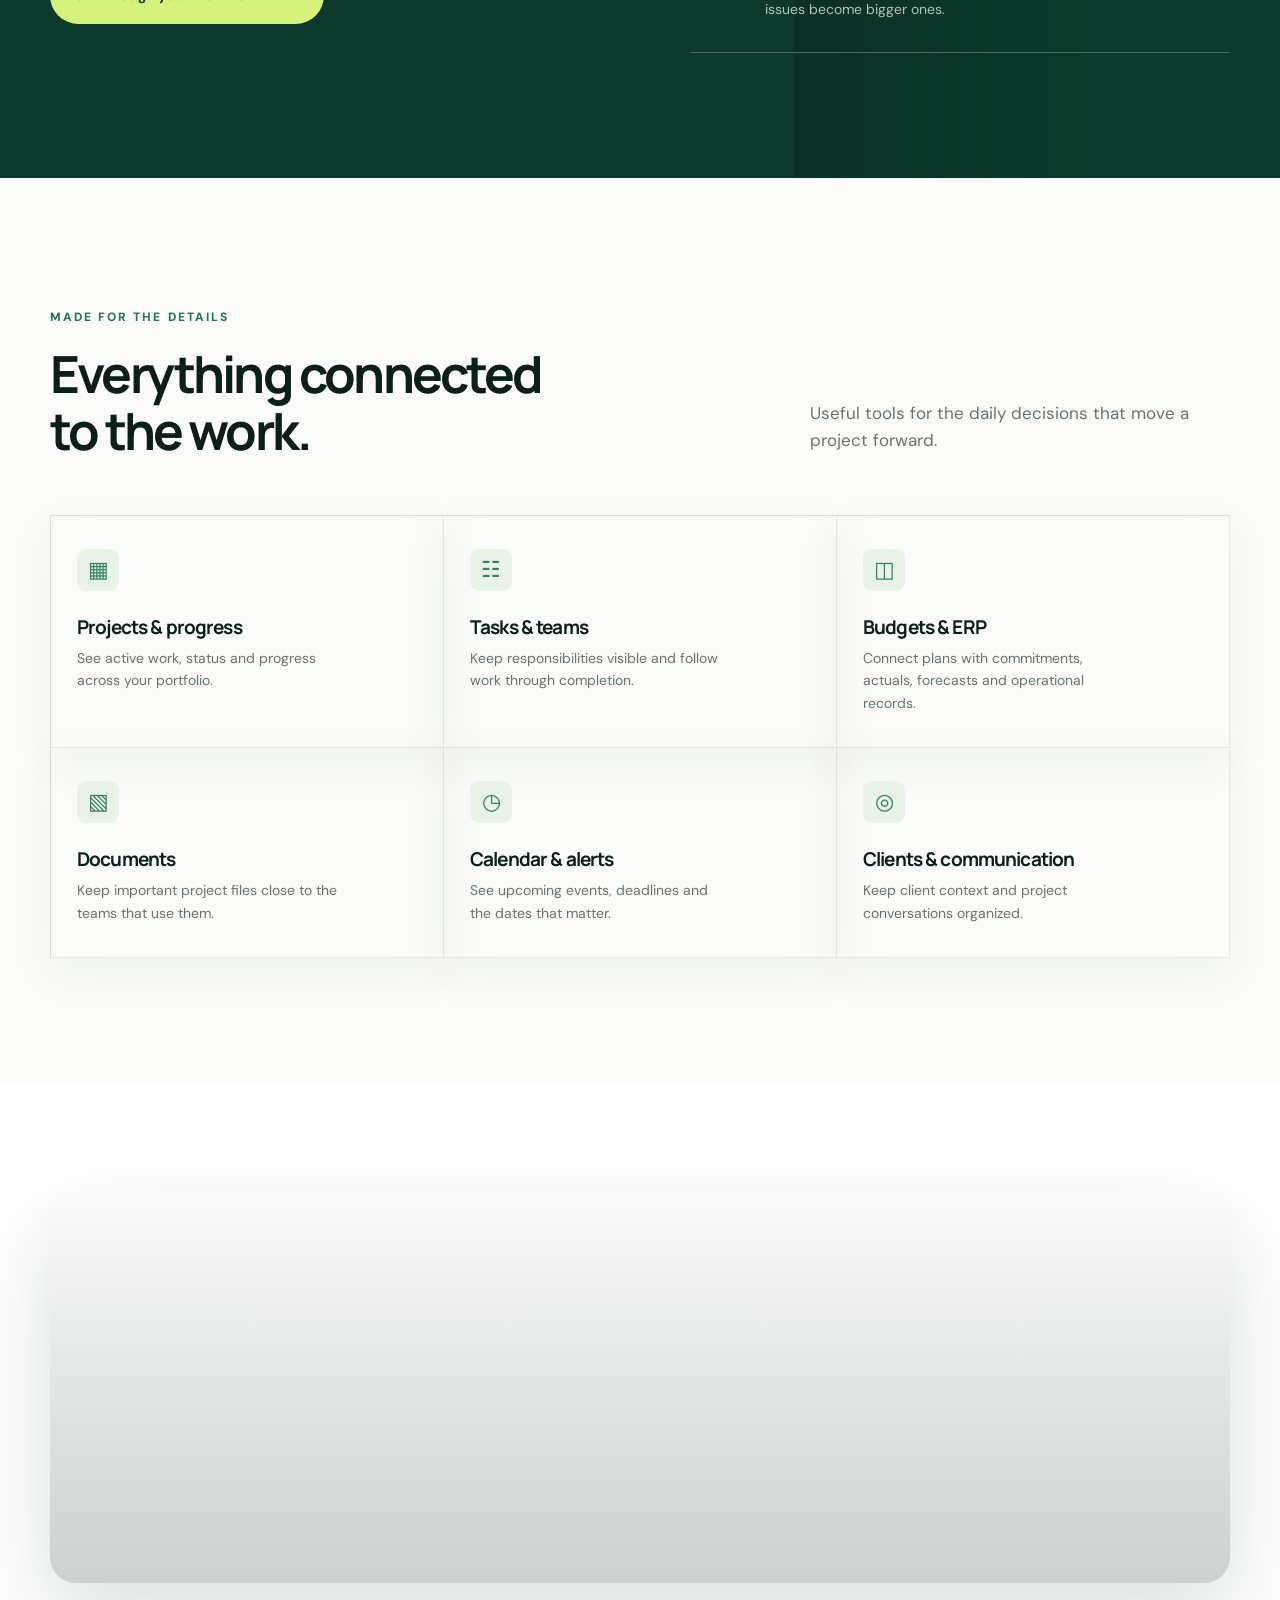
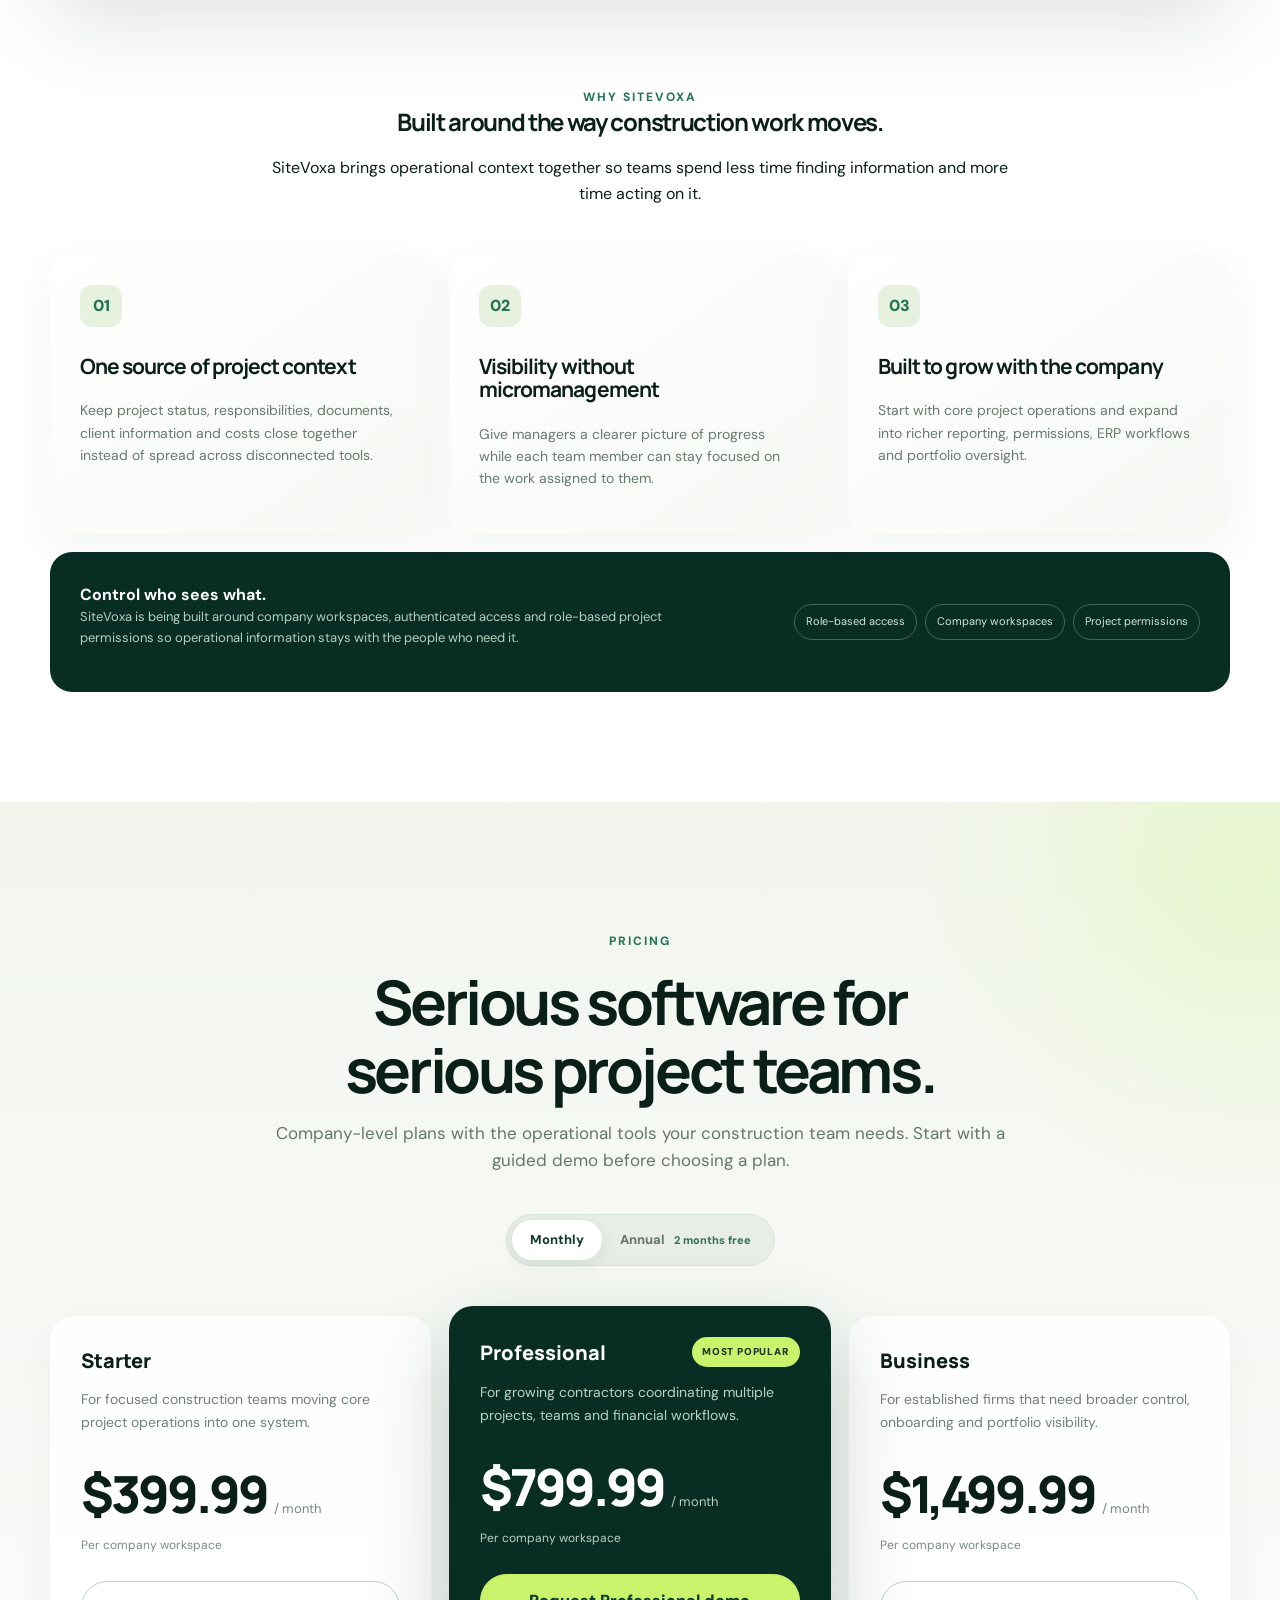
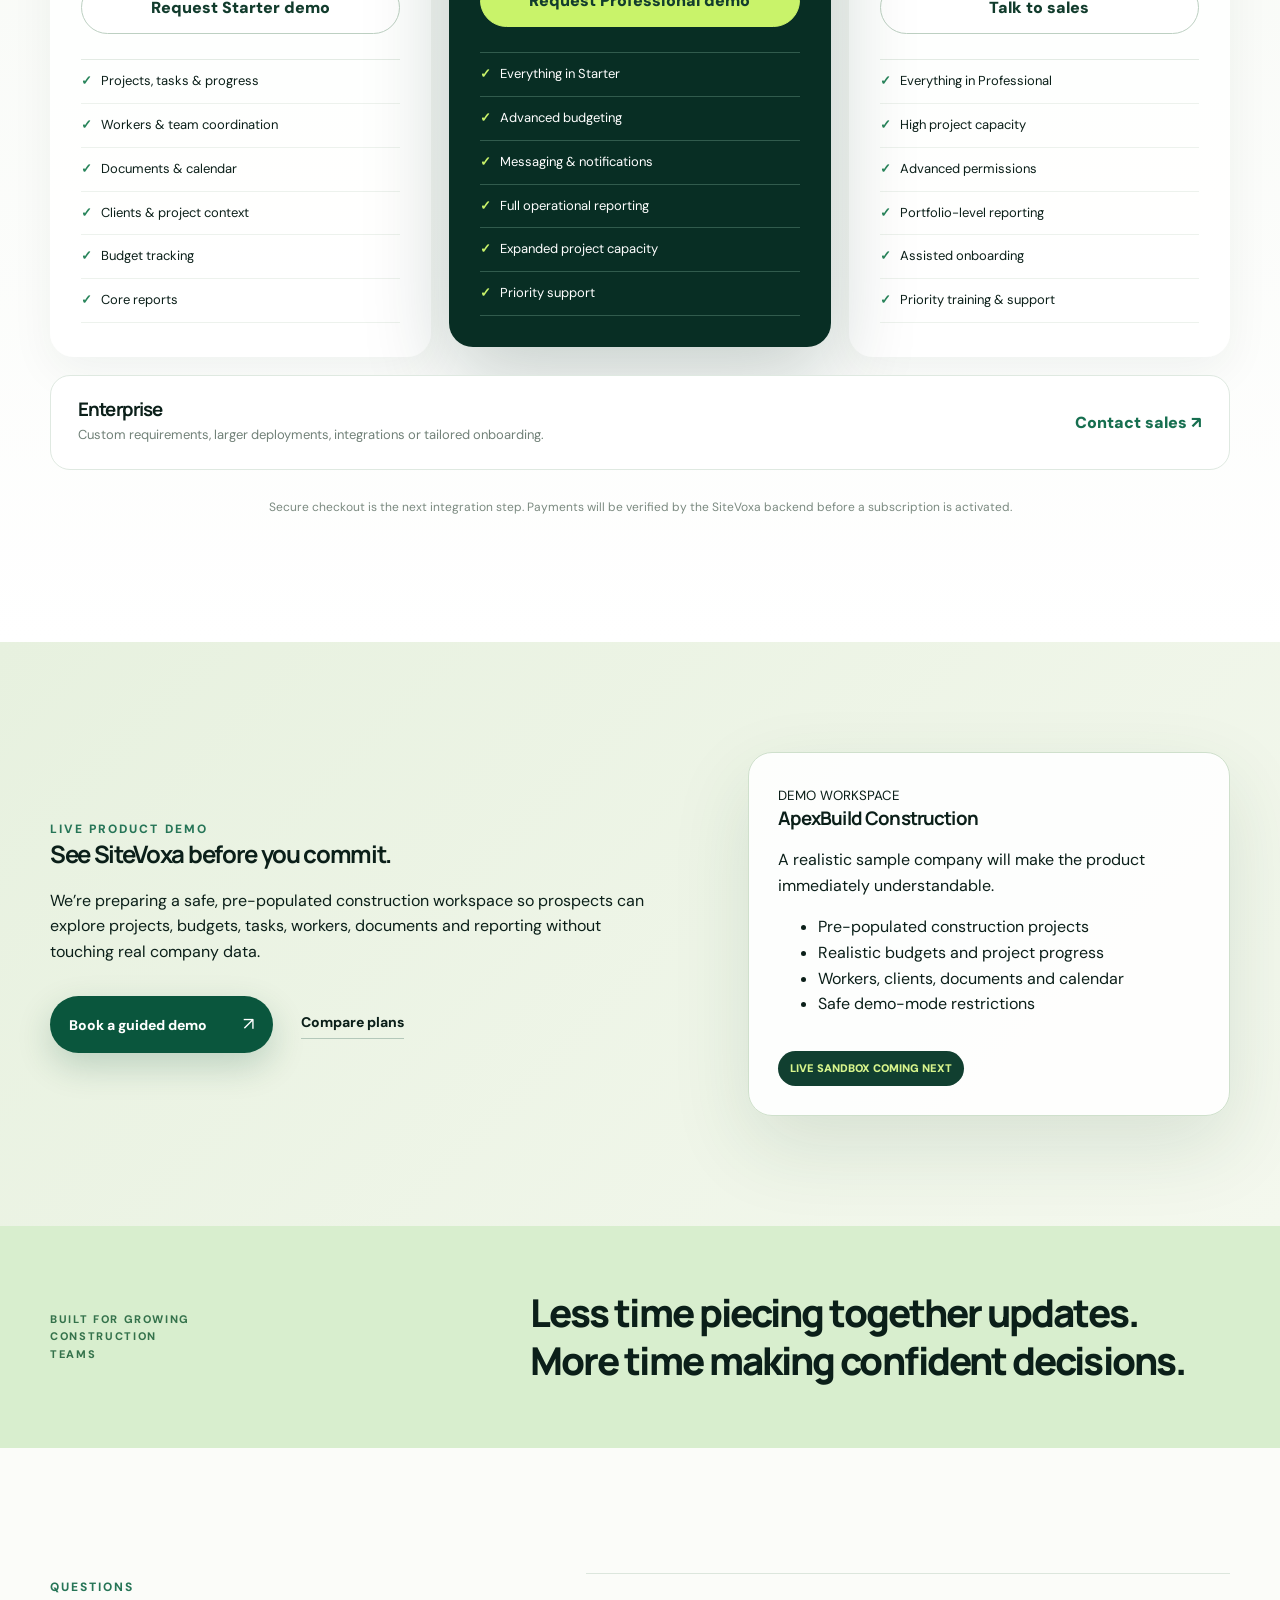
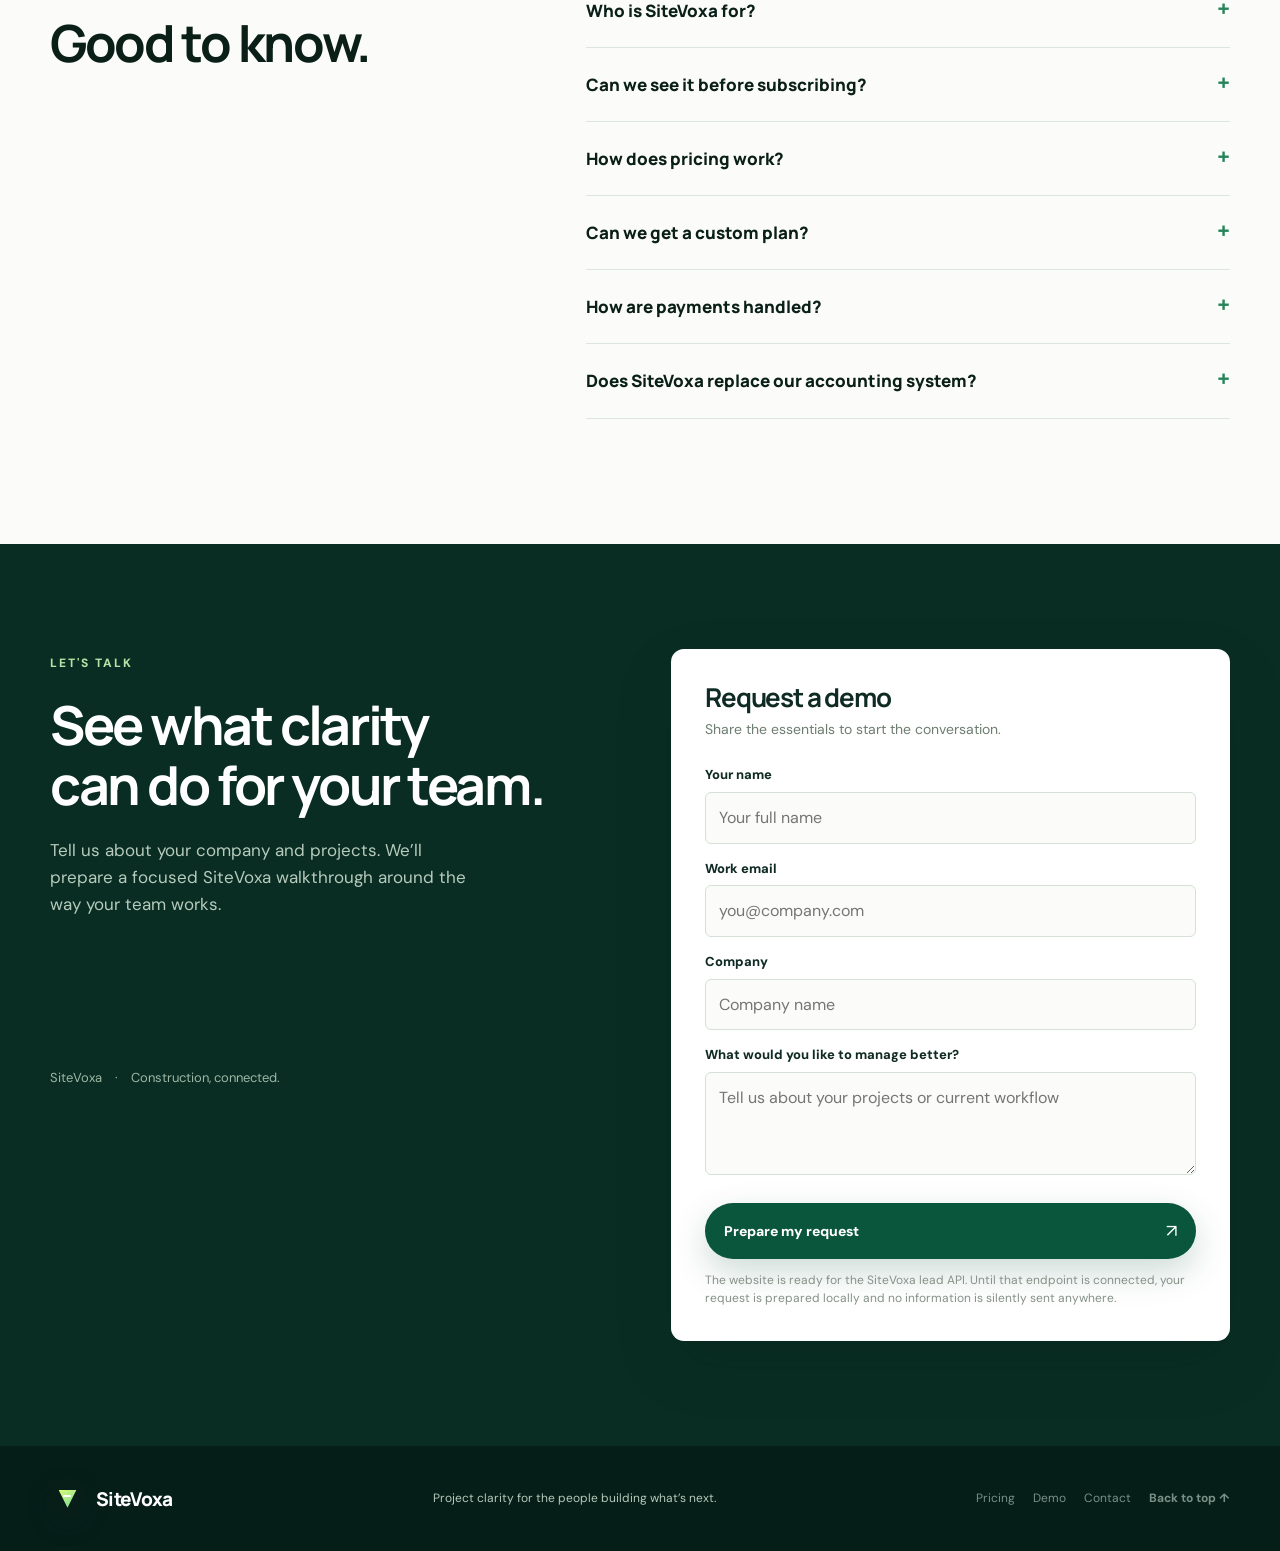
==== commit 48cd91c4: "Update international Starter pricing to $245" ====
--- a/index.html
+++ b/index.html
@@ -27,7 +27,7 @@
 <section id="workflow" class="section workflow"><div class="shell workflow-inner"><div class="workflow-intro reveal"><span class="kicker light">HOW IT WORKS</span><h2>From kickoff<br>to handover.</h2><p>Give every project a clear home and keep the important details connected as work moves forward.</p><a class="button button-light" href="#contact">Talk through your workflow <span aria-hidden="true">↗</span></a></div><div class="steps reveal reveal-delay-1"><div class="step"><span>01</span><div><h3>Set up your project</h3><p>Bring the scope, schedule, team and client information together.</p></div></div><div class="step"><span>02</span><div><h3>Keep work moving</h3><p>Manage tasks, documents, calendar events and conversations in context.</p></div></div><div class="step"><span>03</span><div><h3>Stay ahead of changes</h3><p>Check progress and budget signals before small issues become bigger ones.</p></div></div></div></div></section>
 <section id="features" class="section details shell"><div class="section-heading reveal"><div><span class="kicker">MADE FOR THE DETAILS</span><h2>Everything connected<br>to the work.</h2></div><p>Useful tools for the daily decisions that move a project forward.</p></div><div class="detail-grid reveal"><div><span class="detail-icon">▦</span><h3>Projects & progress</h3><p>See active work, status and progress across your portfolio.</p></div><div><span class="detail-icon">☷</span><h3>Tasks & teams</h3><p>Keep responsibilities visible and follow work through completion.</p></div><div><span class="detail-icon">◫</span><h3>Budgets & ERP</h3><p>Connect plans with commitments, actuals, forecasts and operational records.</p></div><div><span class="detail-icon">▧</span><h3>Documents</h3><p>Keep important project files close to the teams that use them.</p></div><div><span class="detail-icon">◷</span><h3>Calendar & alerts</h3><p>See upcoming events, deadlines and the dates that matter.</p></div><div><span class="detail-icon">◎</span><h3>Clients & communication</h3><p>Keep client context and project conversations organized.</p></div></div></section>
 <section class="sales-band"><div class="shell"><div class="sales-head reveal"><span class="kicker">WHY SITEVOXA</span><h2>Built around the way construction work moves.</h2><p>SiteVoxa brings operational context together so teams spend less time finding information and more time acting on it.</p></div><div class="sales-grid"><article class="sales-card reveal"><span>01</span><h3>One source of project context</h3><p>Keep project status, responsibilities, documents, client information and costs close together instead of spread across disconnected tools.</p></article><article class="sales-card reveal reveal-delay-1"><span>02</span><h3>Visibility without micromanagement</h3><p>Give managers a clearer picture of progress while each team member can stay focused on the work assigned to them.</p></article><article class="sales-card reveal reveal-delay-2"><span>03</span><h3>Built to grow with the company</h3><p>Start with core project operations and expand into richer reporting, permissions, ERP workflows and portfolio oversight.</p></article></div><div class="security-strip reveal"><div><strong>Control who sees what.</strong><p>SiteVoxa is being built around company workspaces, authenticated access and role-based project permissions so operational information stays with the people who need it.</p></div><div class="security-tags"><span>Role-based access</span><span>Company workspaces</span><span>Project permissions</span></div></div></div></section>
-<section id="pricing" class="pricing"><div class="shell"><div class="pricing-head reveal"><span class="kicker">PRICING</span><h2>Serious software for<br>serious project teams.</h2><p>Company-level plans with the operational tools your construction team needs. Start with a guided demo before choosing a plan.</p><div class="billing-toggle" aria-label="Billing period"><button class="active" type="button" data-billing="monthly">Monthly</button><button type="button" data-billing="annual">Annual <span class="save-pill">2 months free</span></button></div></div><div class="pricing-grid"><article class="pricing-card reveal"><div class="plan-top"><span class="plan-name">Starter</span></div><p class="plan-desc">For focused construction teams moving core project operations into one system.</p><div class="price"><strong data-monthly="$399.99" data-annual="$3,999">$399.99</strong><span data-period>/ month</span></div><div class="plan-note">Per company workspace</div><a class="plan-cta" href="#contact">Request Starter demo</a><ul class="plan-features"><li>Projects, tasks & progress</li><li>Workers & team coordination</li><li>Documents & calendar</li><li>Clients & project context</li><li>Budget tracking</li><li>Core reports</li></ul></article><article class="pricing-card featured reveal reveal-delay-1"><div class="plan-top"><span class="plan-name">Professional</span><span class="popular">MOST POPULAR</span></div><p class="plan-desc">For growing contractors coordinating multiple projects, teams and financial workflows.</p><div class="price"><strong data-monthly="$799.99" data-annual="$7,999">$799.99</strong><span data-period>/ month</span></div><div class="plan-note">Per company workspace</div><a class="plan-cta" href="#contact">Request Professional demo</a><ul class="plan-features"><li>Everything in Starter</li><li>Advanced budgeting</li><li>Messaging & notifications</li><li>Full operational reporting</li><li>Expanded project capacity</li><li>Priority support</li></ul></article><article class="pricing-card reveal reveal-delay-2"><div class="plan-top"><span class="plan-name">Business</span></div><p class="plan-desc">For established firms that need broader control, onboarding and portfolio visibility.</p><div class="price"><strong data-monthly="$1,499.99" data-annual="$14,999">$1,499.99</strong><span data-period>/ month</span></div><div class="plan-note">Per company workspace</div><a class="plan-cta" href="#contact">Talk to sales</a><ul class="plan-features"><li>Everything in Professional</li><li>High project capacity</li><li>Advanced permissions</li><li>Portfolio-level reporting</li><li>Assisted onboarding</li><li>Priority training & support</li></ul></article></div><div class="enterprise-strip reveal"><div><h3>Enterprise</h3><p>Custom requirements, larger deployments, integrations or tailored onboarding.</p></div><a href="#contact">Contact sales ↗</a></div><p class="payment-note">Secure checkout is the next integration step. Payments will be verified by the SiteVoxa backend before a subscription is activated.</p></div></section>
+<section id="pricing" class="pricing"><div class="shell"><div class="pricing-head reveal"><span class="kicker">PRICING</span><h2>Serious software for<br>serious project teams.</h2><p>Company-level plans with the operational tools your construction team needs. Start with a guided demo before choosing a plan.</p><div class="billing-toggle" aria-label="Billing period"><button class="active" type="button" data-billing="monthly">Monthly</button><button type="button" data-billing="annual">Annual <span class="save-pill">2 months free</span></button></div></div><div class="pricing-grid"><article class="pricing-card reveal"><div class="plan-top"><span class="plan-name">Starter</span></div><p class="plan-desc">For focused construction teams moving core project operations into one system.</p><div class="price"><strong data-monthly="$245" data-annual="$2,450">$245</strong><span data-period>/ month</span></div><div class="plan-note">Per company workspace</div><a class="plan-cta" href="#contact">Request Starter demo</a><ul class="plan-features"><li>Projects, tasks & progress</li><li>Workers & team coordination</li><li>Documents & calendar</li><li>Clients & project context</li><li>Budget tracking</li><li>Core reports</li></ul></article><article class="pricing-card featured reveal reveal-delay-1"><div class="plan-top"><span class="plan-name">Professional</span><span class="popular">MOST POPULAR</span></div><p class="plan-desc">For growing contractors coordinating multiple projects, teams and financial workflows.</p><div class="price"><strong data-monthly="$799.99" data-annual="$7,999">$799.99</strong><span data-period>/ month</span></div><div class="plan-note">Per company workspace</div><a class="plan-cta" href="#contact">Request Professional demo</a><ul class="plan-features"><li>Everything in Starter</li><li>Advanced budgeting</li><li>Messaging & notifications</li><li>Full operational reporting</li><li>Expanded project capacity</li><li>Priority support</li></ul></article><article class="pricing-card reveal reveal-delay-2"><div class="plan-top"><span class="plan-name">Business</span></div><p class="plan-desc">For established firms that need broader control, onboarding and portfolio visibility.</p><div class="price"><strong data-monthly="$1,499.99" data-annual="$14,999">$1,499.99</strong><span data-period>/ month</span></div><div class="plan-note">Per company workspace</div><a class="plan-cta" href="#contact">Talk to sales</a><ul class="plan-features"><li>Everything in Professional</li><li>High project capacity</li><li>Advanced permissions</li><li>Portfolio-level reporting</li><li>Assisted onboarding</li><li>Priority training & support</li></ul></article></div><div class="enterprise-strip reveal"><div><h3>Enterprise</h3><p>Custom requirements, larger deployments, integrations or tailored onboarding.</p></div><a href="#contact">Contact sales ↗</a></div><p class="payment-note">Secure checkout is the next integration step. Payments will be verified by the SiteVoxa backend before a subscription is activated.</p></div></section>
 <section id="demo" class="demo-teaser"><div class="shell demo-teaser-inner"><div class="reveal"><span class="kicker">LIVE PRODUCT DEMO</span><h2>See SiteVoxa before you commit.</h2><p>We’re preparing a safe, pre-populated construction workspace so prospects can explore projects, budgets, tasks, workers, documents and reporting without touching real company data.</p><div class="hero-actions"><a class="button button-primary" href="#contact">Book a guided demo <span aria-hidden="true">↗</span></a><a class="text-link" href="#pricing">Compare plans</a></div></div><aside class="demo-card reveal reveal-delay-1"><small>DEMO WORKSPACE</small><h3>ApexBuild Construction</h3><p>A realistic sample company will make the product immediately understandable.</p><ul class="demo-list"><li>Pre-populated construction projects</li><li>Realistic budgets and project progress</li><li>Workers, clients, documents and calendar</li><li>Safe demo-mode restrictions</li></ul><span class="coming-pill">LIVE SANDBOX COMING NEXT</span></aside></div></section>
 <section class="quote-band"><div class="shell reveal"><span>BUILT FOR GROWING CONSTRUCTION TEAMS</span><p>Less time piecing together updates. More time making confident decisions.</p></div></section>
 <section id="faq" class="section faq shell"><div class="reveal"><span class="kicker">QUESTIONS</span><h2>Good to know.</h2></div><div class="faq-list reveal reveal-delay-1"><details><summary>Who is SiteVoxa for?</summary><p>SiteVoxa is designed for construction companies and project teams that want a clearer way to coordinate work, information and costs.</p></details><details><summary>Can we see it before subscribing?</summary><p>Yes. Request a guided demo now. A self-guided sandbox workspace is also being prepared.</p></details><details><summary>How does pricing work?</summary><p>Plans are priced per company workspace. Annual billing includes approximately two months free compared with monthly billing.</p></details><details><summary>Can we get a custom plan?</summary><p>Yes. Enterprise arrangements are available for larger deployments, tailored onboarding and future integration requirements.</p></details><details><summary>How are payments handled?</summary><p>Checkout will be processed through a secure payment provider, while subscription verification and activation will happen on the SiteVoxa backend.</p></details><details><summary>Does SiteVoxa replace our accounting system?</summary><p>SiteVoxa helps teams track project budgets and operational activity. It should not be treated as a replacement for dedicated accounting software.</p></details></div></section>
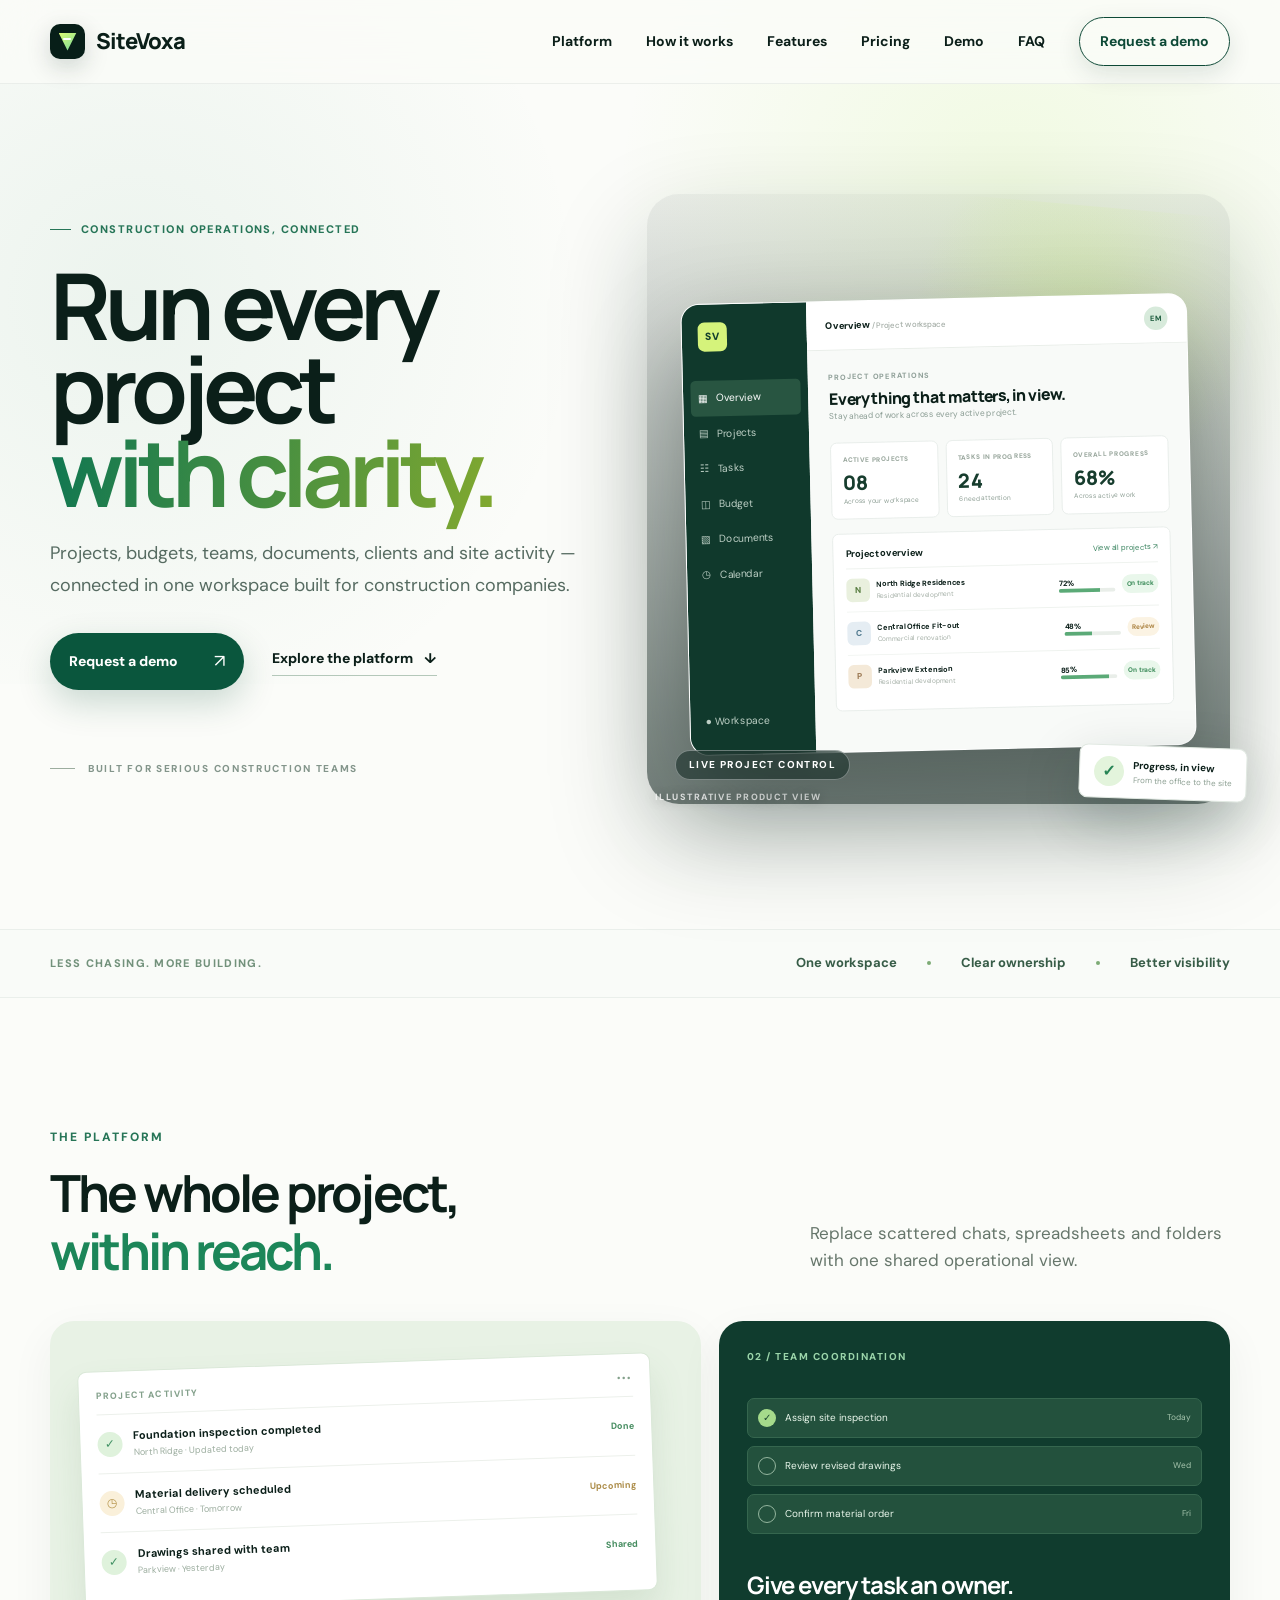
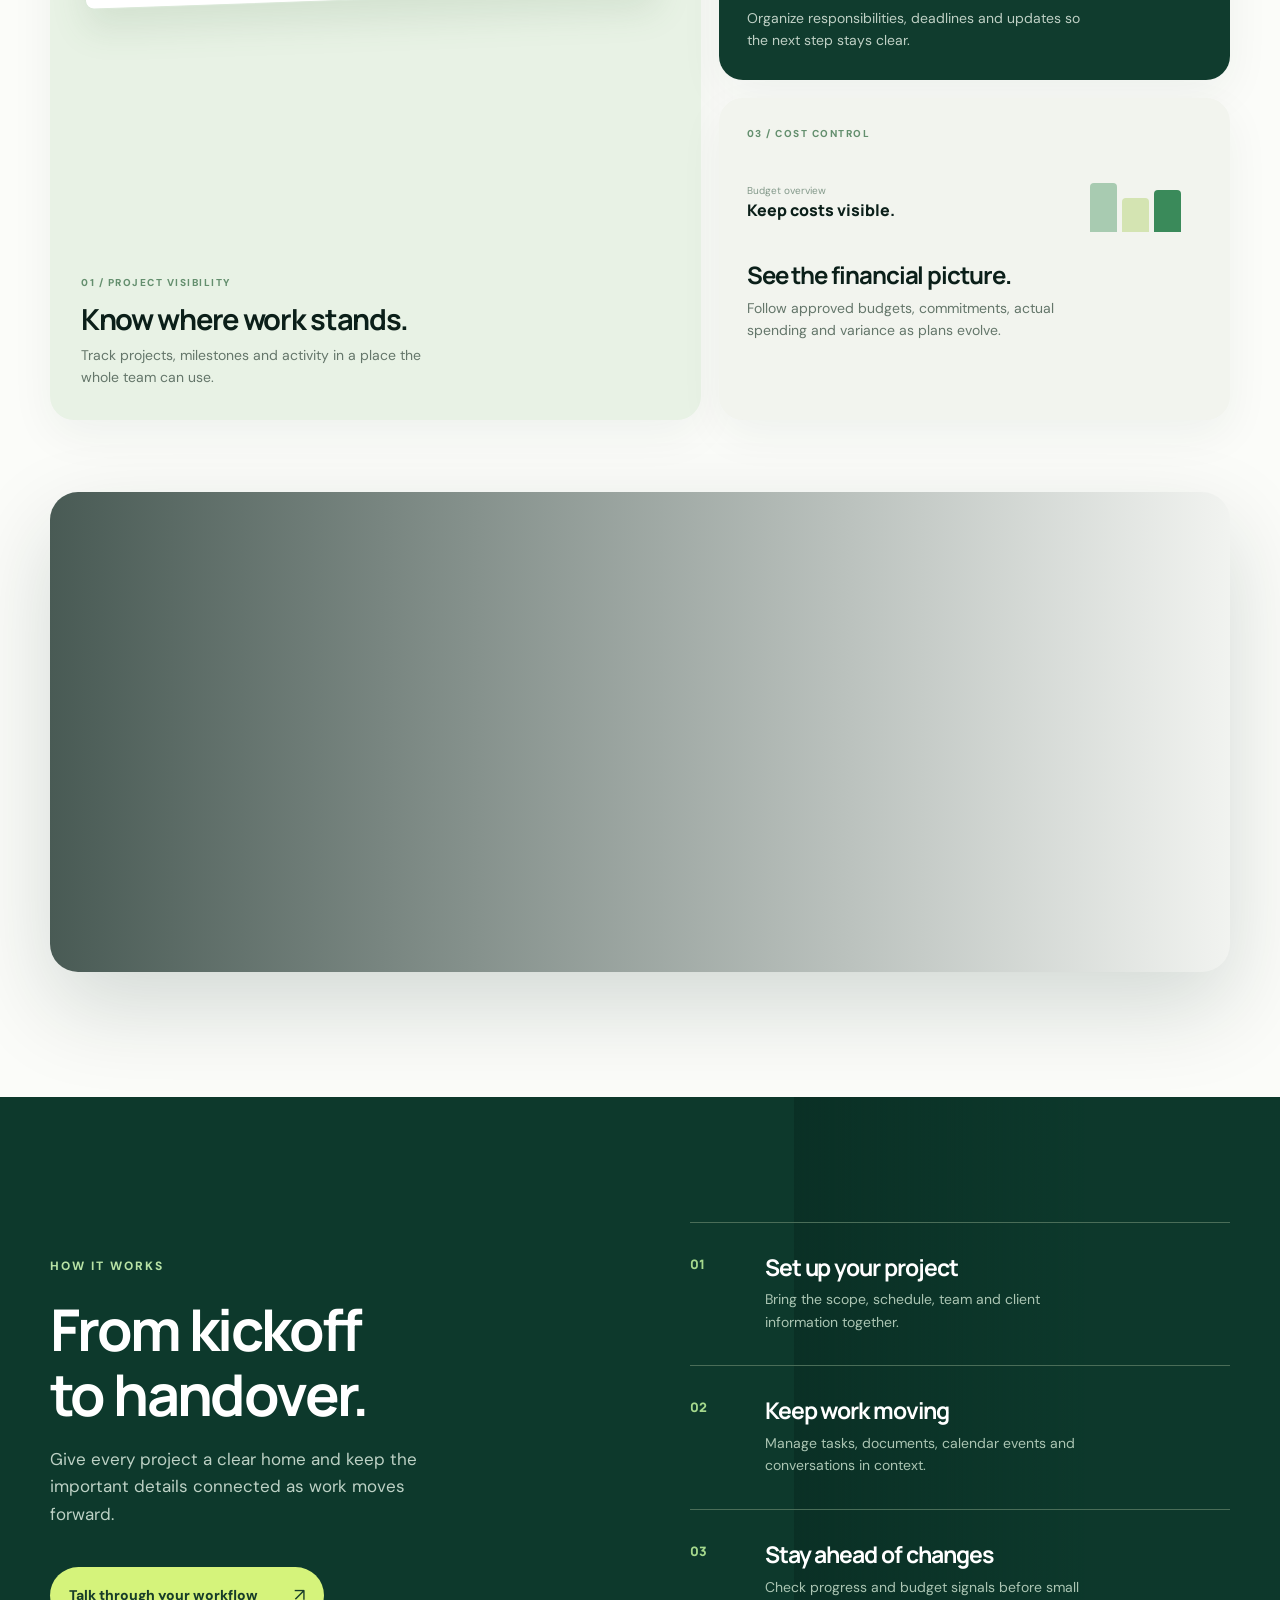
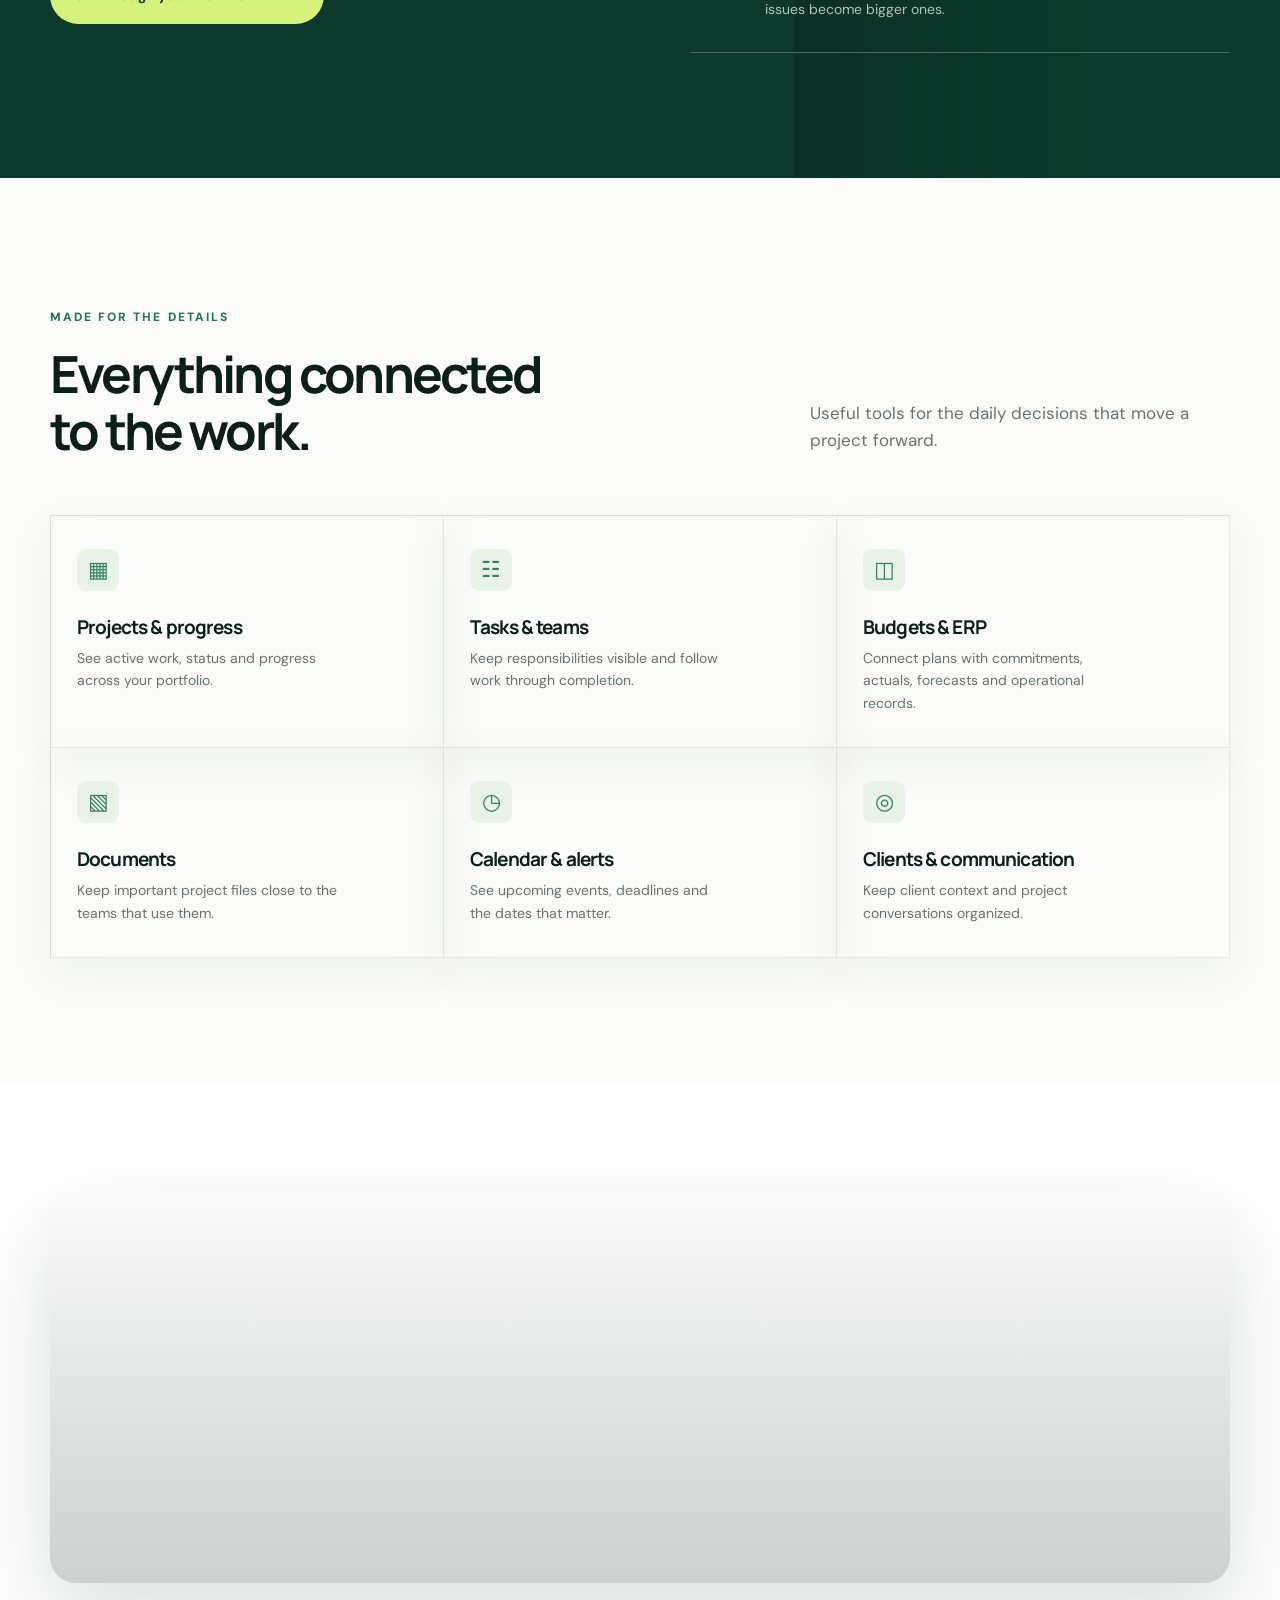
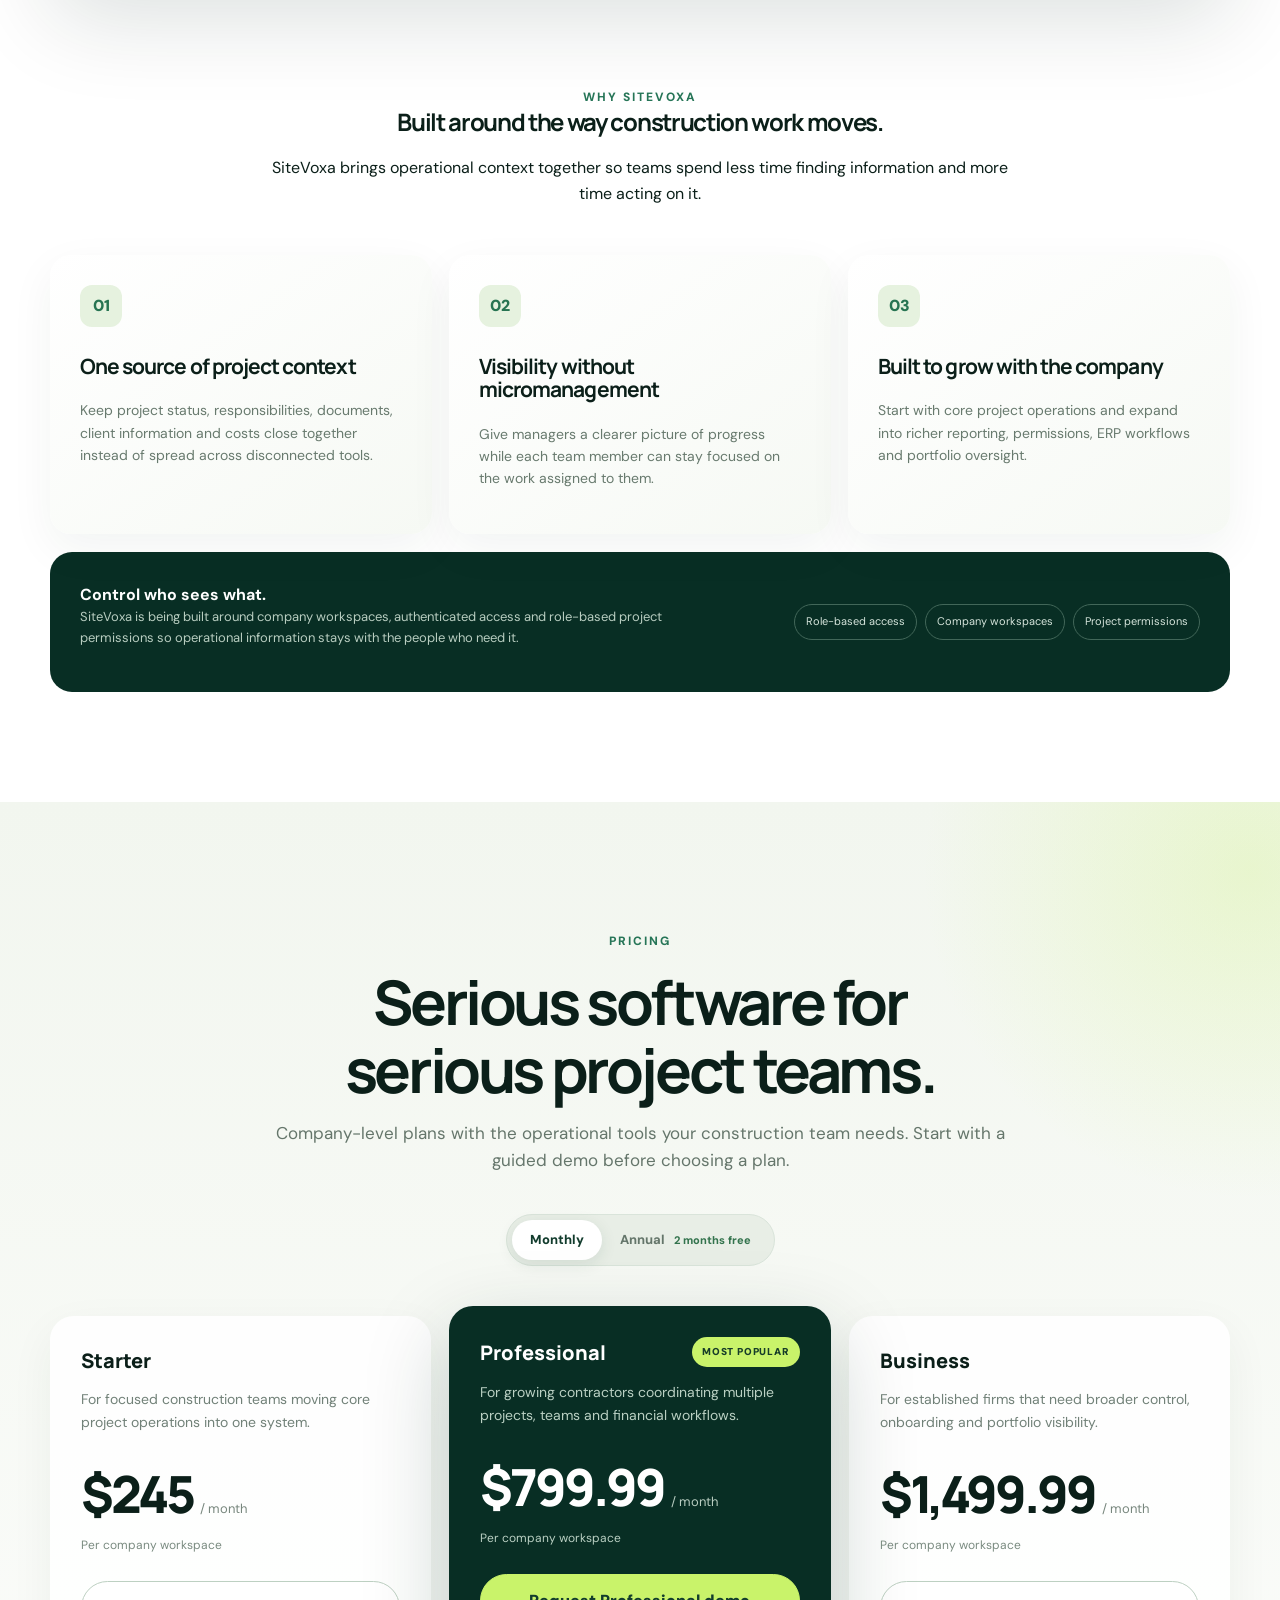
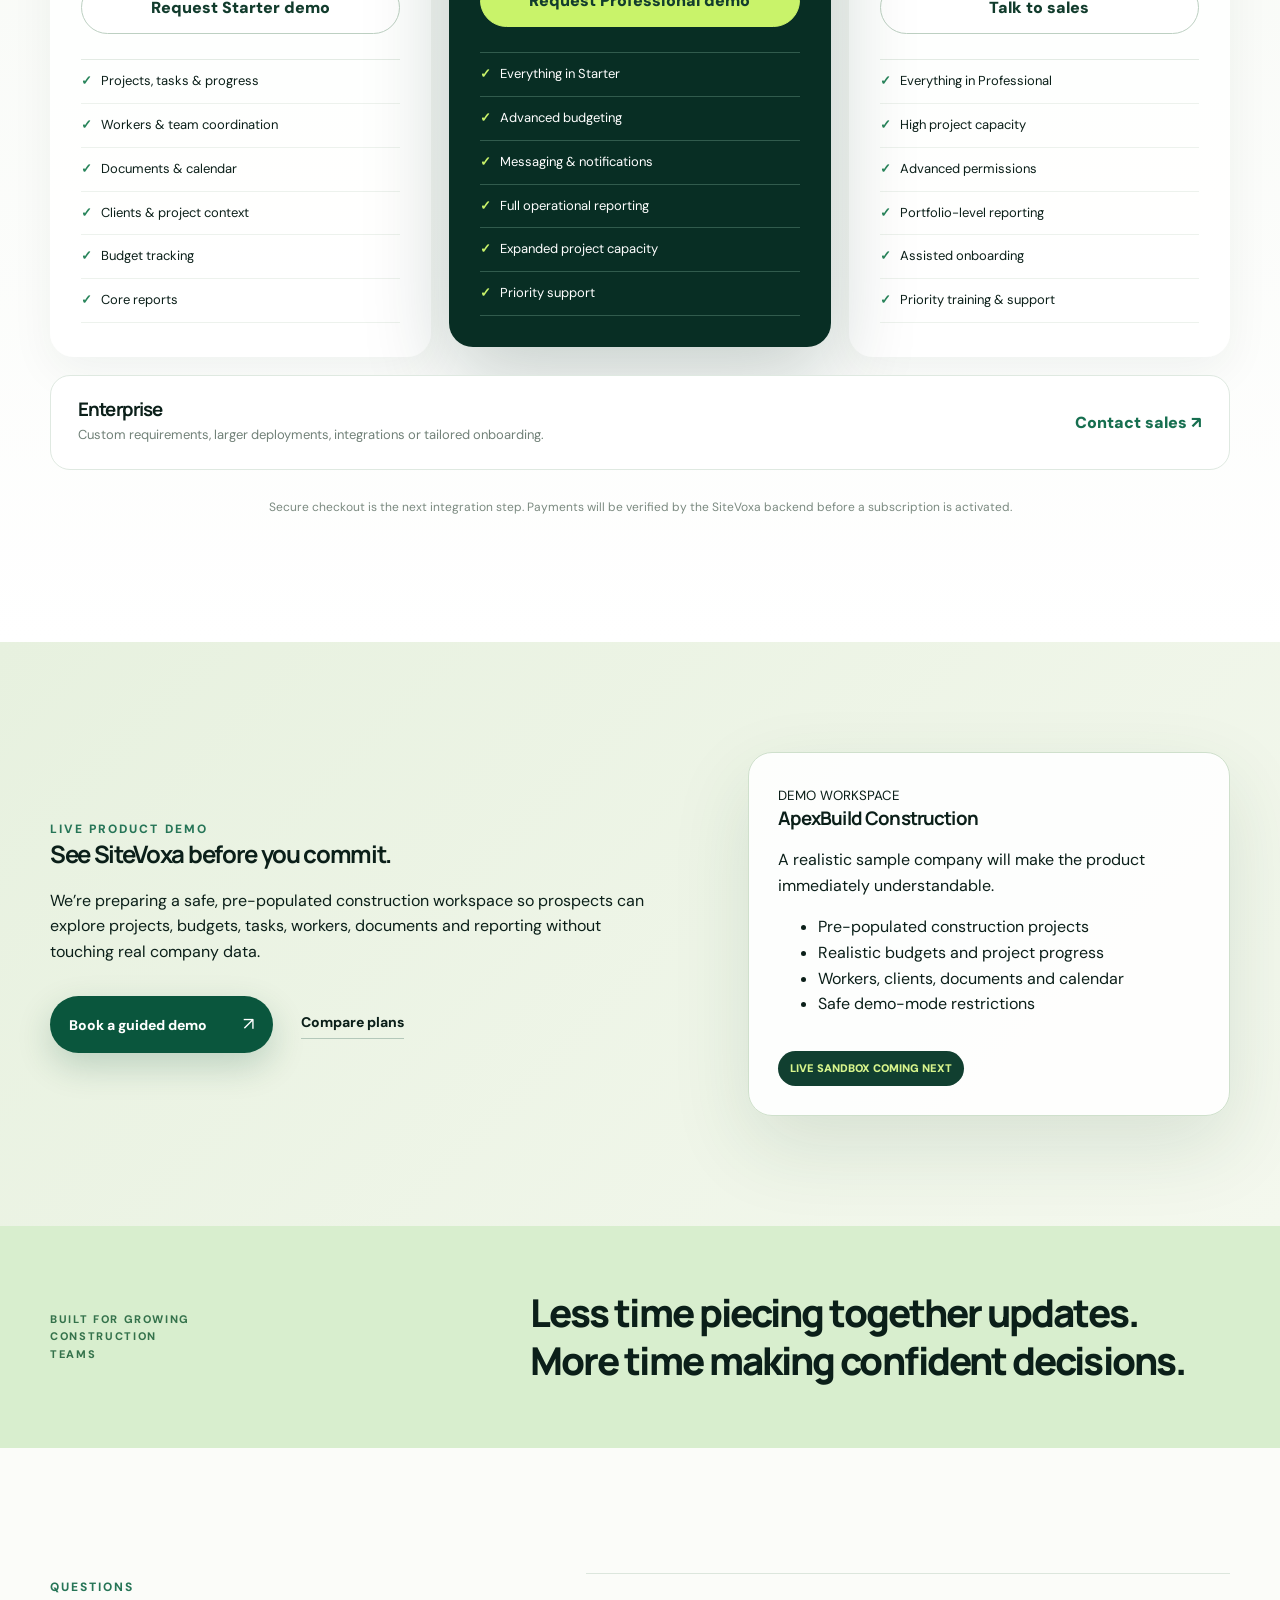
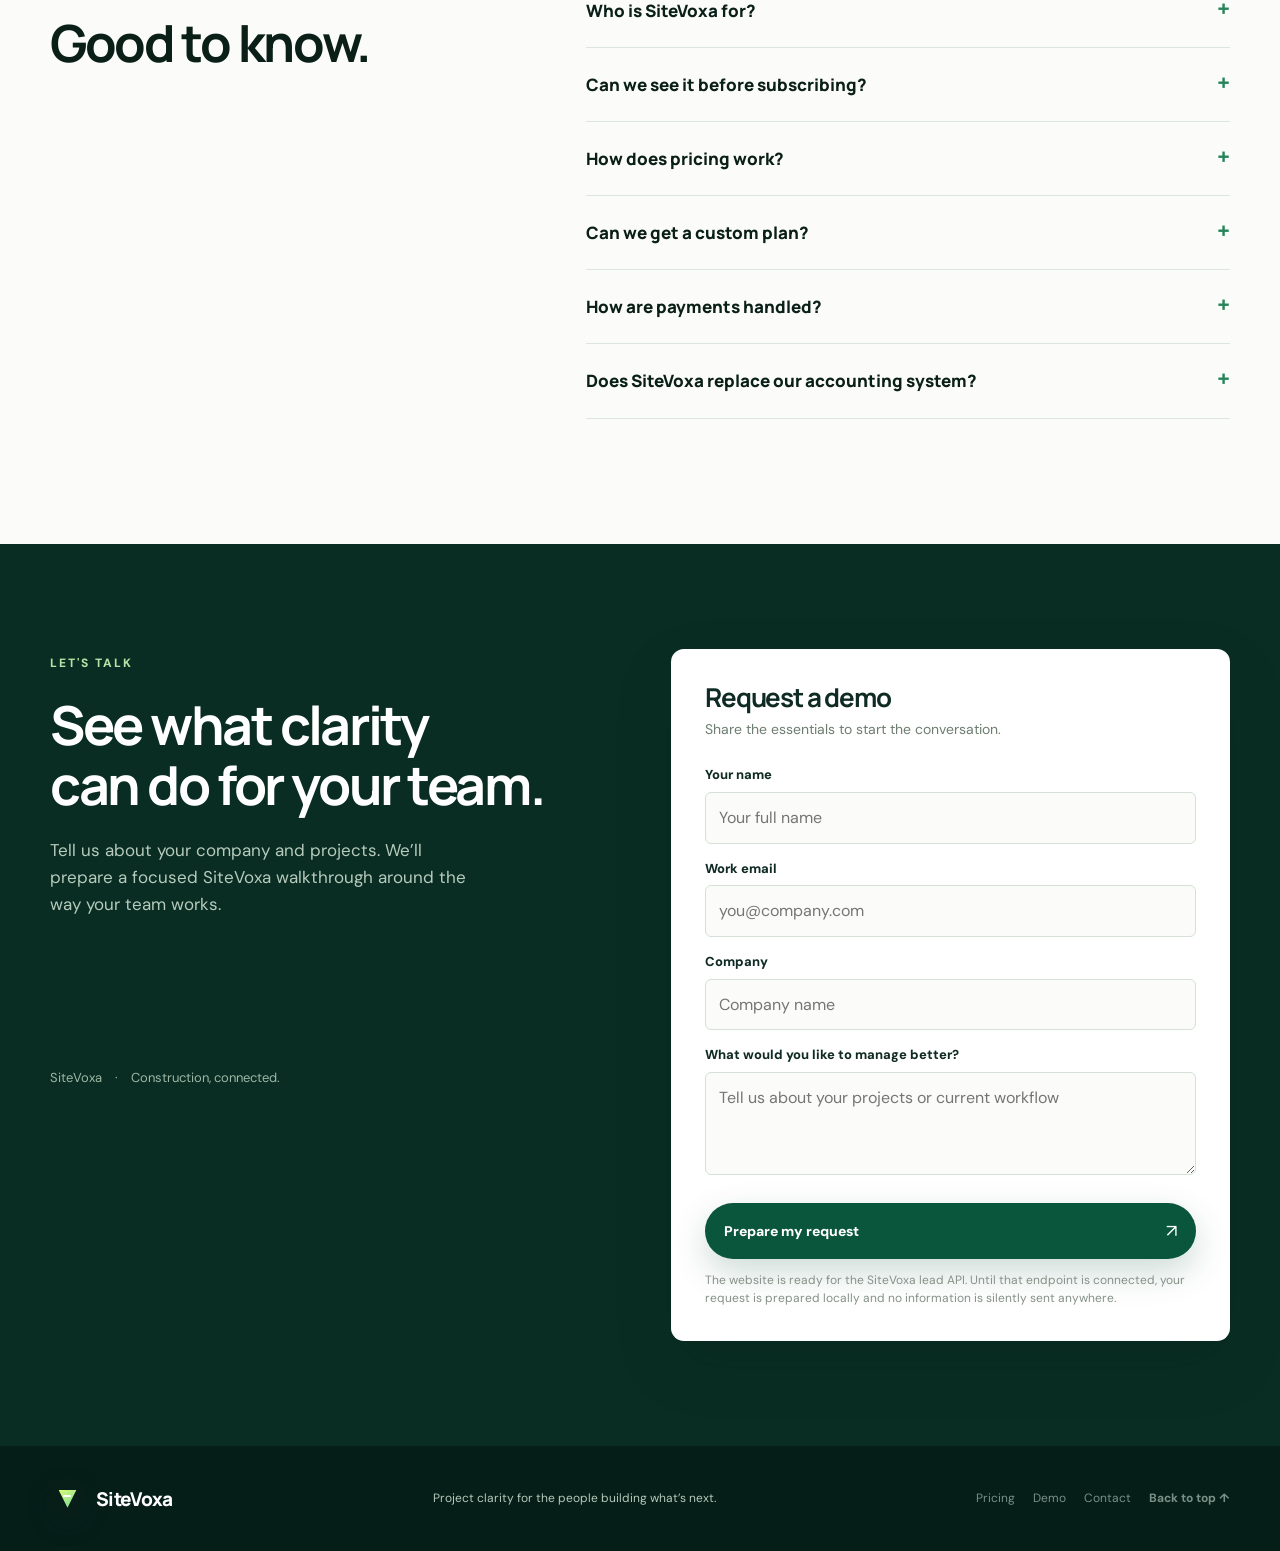
==== commit 9525d5ef: "Set Starter annual pricing to $2,699" ====
--- a/index.html
+++ b/index.html
@@ -27,7 +27,7 @@
 <section id="workflow" class="section workflow"><div class="shell workflow-inner"><div class="workflow-intro reveal"><span class="kicker light">HOW IT WORKS</span><h2>From kickoff<br>to handover.</h2><p>Give every project a clear home and keep the important details connected as work moves forward.</p><a class="button button-light" href="#contact">Talk through your workflow <span aria-hidden="true">↗</span></a></div><div class="steps reveal reveal-delay-1"><div class="step"><span>01</span><div><h3>Set up your project</h3><p>Bring the scope, schedule, team and client information together.</p></div></div><div class="step"><span>02</span><div><h3>Keep work moving</h3><p>Manage tasks, documents, calendar events and conversations in context.</p></div></div><div class="step"><span>03</span><div><h3>Stay ahead of changes</h3><p>Check progress and budget signals before small issues become bigger ones.</p></div></div></div></div></section>
 <section id="features" class="section details shell"><div class="section-heading reveal"><div><span class="kicker">MADE FOR THE DETAILS</span><h2>Everything connected<br>to the work.</h2></div><p>Useful tools for the daily decisions that move a project forward.</p></div><div class="detail-grid reveal"><div><span class="detail-icon">▦</span><h3>Projects & progress</h3><p>See active work, status and progress across your portfolio.</p></div><div><span class="detail-icon">☷</span><h3>Tasks & teams</h3><p>Keep responsibilities visible and follow work through completion.</p></div><div><span class="detail-icon">◫</span><h3>Budgets & ERP</h3><p>Connect plans with commitments, actuals, forecasts and operational records.</p></div><div><span class="detail-icon">▧</span><h3>Documents</h3><p>Keep important project files close to the teams that use them.</p></div><div><span class="detail-icon">◷</span><h3>Calendar & alerts</h3><p>See upcoming events, deadlines and the dates that matter.</p></div><div><span class="detail-icon">◎</span><h3>Clients & communication</h3><p>Keep client context and project conversations organized.</p></div></div></section>
 <section class="sales-band"><div class="shell"><div class="sales-head reveal"><span class="kicker">WHY SITEVOXA</span><h2>Built around the way construction work moves.</h2><p>SiteVoxa brings operational context together so teams spend less time finding information and more time acting on it.</p></div><div class="sales-grid"><article class="sales-card reveal"><span>01</span><h3>One source of project context</h3><p>Keep project status, responsibilities, documents, client information and costs close together instead of spread across disconnected tools.</p></article><article class="sales-card reveal reveal-delay-1"><span>02</span><h3>Visibility without micromanagement</h3><p>Give managers a clearer picture of progress while each team member can stay focused on the work assigned to them.</p></article><article class="sales-card reveal reveal-delay-2"><span>03</span><h3>Built to grow with the company</h3><p>Start with core project operations and expand into richer reporting, permissions, ERP workflows and portfolio oversight.</p></article></div><div class="security-strip reveal"><div><strong>Control who sees what.</strong><p>SiteVoxa is being built around company workspaces, authenticated access and role-based project permissions so operational information stays with the people who need it.</p></div><div class="security-tags"><span>Role-based access</span><span>Company workspaces</span><span>Project permissions</span></div></div></div></section>
-<section id="pricing" class="pricing"><div class="shell"><div class="pricing-head reveal"><span class="kicker">PRICING</span><h2>Serious software for<br>serious project teams.</h2><p>Company-level plans with the operational tools your construction team needs. Start with a guided demo before choosing a plan.</p><div class="billing-toggle" aria-label="Billing period"><button class="active" type="button" data-billing="monthly">Monthly</button><button type="button" data-billing="annual">Annual <span class="save-pill">2 months free</span></button></div></div><div class="pricing-grid"><article class="pricing-card reveal"><div class="plan-top"><span class="plan-name">Starter</span></div><p class="plan-desc">For focused construction teams moving core project operations into one system.</p><div class="price"><strong data-monthly="$245" data-annual="$2,450">$245</strong><span data-period>/ month</span></div><div class="plan-note">Per company workspace</div><a class="plan-cta" href="#contact">Request Starter demo</a><ul class="plan-features"><li>Projects, tasks & progress</li><li>Workers & team coordination</li><li>Documents & calendar</li><li>Clients & project context</li><li>Budget tracking</li><li>Core reports</li></ul></article><article class="pricing-card featured reveal reveal-delay-1"><div class="plan-top"><span class="plan-name">Professional</span><span class="popular">MOST POPULAR</span></div><p class="plan-desc">For growing contractors coordinating multiple projects, teams and financial workflows.</p><div class="price"><strong data-monthly="$799.99" data-annual="$7,999">$799.99</strong><span data-period>/ month</span></div><div class="plan-note">Per company workspace</div><a class="plan-cta" href="#contact">Request Professional demo</a><ul class="plan-features"><li>Everything in Starter</li><li>Advanced budgeting</li><li>Messaging & notifications</li><li>Full operational reporting</li><li>Expanded project capacity</li><li>Priority support</li></ul></article><article class="pricing-card reveal reveal-delay-2"><div class="plan-top"><span class="plan-name">Business</span></div><p class="plan-desc">For established firms that need broader control, onboarding and portfolio visibility.</p><div class="price"><strong data-monthly="$1,499.99" data-annual="$14,999">$1,499.99</strong><span data-period>/ month</span></div><div class="plan-note">Per company workspace</div><a class="plan-cta" href="#contact">Talk to sales</a><ul class="plan-features"><li>Everything in Professional</li><li>High project capacity</li><li>Advanced permissions</li><li>Portfolio-level reporting</li><li>Assisted onboarding</li><li>Priority training & support</li></ul></article></div><div class="enterprise-strip reveal"><div><h3>Enterprise</h3><p>Custom requirements, larger deployments, integrations or tailored onboarding.</p></div><a href="#contact">Contact sales ↗</a></div><p class="payment-note">Secure checkout is the next integration step. Payments will be verified by the SiteVoxa backend before a subscription is activated.</p></div></section>
+<section id="pricing" class="pricing"><div class="shell"><div class="pricing-head reveal"><span class="kicker">PRICING</span><h2>Serious software for<br>serious project teams.</h2><p>Company-level plans with the operational tools your construction team needs. Start with a guided demo before choosing a plan.</p><div class="billing-toggle" aria-label="Billing period"><button class="active" type="button" data-billing="monthly">Monthly</button><button type="button" data-billing="annual">Annual <span class="save-pill">2 months free</span></button></div></div><div class="pricing-grid"><article class="pricing-card reveal"><div class="plan-top"><span class="plan-name">Starter</span></div><p class="plan-desc">For focused construction teams moving core project operations into one system.</p><div class="price"><strong data-monthly="$245" data-annual="$2,699">$245</strong><span data-period>/ month</span></div><div class="plan-note">Per company workspace</div><a class="plan-cta" href="#contact">Request Starter demo</a><ul class="plan-features"><li>Projects, tasks & progress</li><li>Workers & team coordination</li><li>Documents & calendar</li><li>Clients & project context</li><li>Budget tracking</li><li>Core reports</li></ul></article><article class="pricing-card featured reveal reveal-delay-1"><div class="plan-top"><span class="plan-name">Professional</span><span class="popular">MOST POPULAR</span></div><p class="plan-desc">For growing contractors coordinating multiple projects, teams and financial workflows.</p><div class="price"><strong data-monthly="$799.99" data-annual="$7,999">$799.99</strong><span data-period>/ month</span></div><div class="plan-note">Per company workspace</div><a class="plan-cta" href="#contact">Request Professional demo</a><ul class="plan-features"><li>Everything in Starter</li><li>Advanced budgeting</li><li>Messaging & notifications</li><li>Full operational reporting</li><li>Expanded project capacity</li><li>Priority support</li></ul></article><article class="pricing-card reveal reveal-delay-2"><div class="plan-top"><span class="plan-name">Business</span></div><p class="plan-desc">For established firms that need broader control, onboarding and portfolio visibility.</p><div class="price"><strong data-monthly="$1,499.99" data-annual="$14,999">$1,499.99</strong><span data-period>/ month</span></div><div class="plan-note">Per company workspace</div><a class="plan-cta" href="#contact">Talk to sales</a><ul class="plan-features"><li>Everything in Professional</li><li>High project capacity</li><li>Advanced permissions</li><li>Portfolio-level reporting</li><li>Assisted onboarding</li><li>Priority training & support</li></ul></article></div><div class="enterprise-strip reveal"><div><h3>Enterprise</h3><p>Custom requirements, larger deployments, integrations or tailored onboarding.</p></div><a href="#contact">Contact sales ↗</a></div><p class="payment-note">Secure checkout is the next integration step. Payments will be verified by the SiteVoxa backend before a subscription is activated.</p></div></section>
 <section id="demo" class="demo-teaser"><div class="shell demo-teaser-inner"><div class="reveal"><span class="kicker">LIVE PRODUCT DEMO</span><h2>See SiteVoxa before you commit.</h2><p>We’re preparing a safe, pre-populated construction workspace so prospects can explore projects, budgets, tasks, workers, documents and reporting without touching real company data.</p><div class="hero-actions"><a class="button button-primary" href="#contact">Book a guided demo <span aria-hidden="true">↗</span></a><a class="text-link" href="#pricing">Compare plans</a></div></div><aside class="demo-card reveal reveal-delay-1"><small>DEMO WORKSPACE</small><h3>ApexBuild Construction</h3><p>A realistic sample company will make the product immediately understandable.</p><ul class="demo-list"><li>Pre-populated construction projects</li><li>Realistic budgets and project progress</li><li>Workers, clients, documents and calendar</li><li>Safe demo-mode restrictions</li></ul><span class="coming-pill">LIVE SANDBOX COMING NEXT</span></aside></div></section>
 <section class="quote-band"><div class="shell reveal"><span>BUILT FOR GROWING CONSTRUCTION TEAMS</span><p>Less time piecing together updates. More time making confident decisions.</p></div></section>
 <section id="faq" class="section faq shell"><div class="reveal"><span class="kicker">QUESTIONS</span><h2>Good to know.</h2></div><div class="faq-list reveal reveal-delay-1"><details><summary>Who is SiteVoxa for?</summary><p>SiteVoxa is designed for construction companies and project teams that want a clearer way to coordinate work, information and costs.</p></details><details><summary>Can we see it before subscribing?</summary><p>Yes. Request a guided demo now. A self-guided sandbox workspace is also being prepared.</p></details><details><summary>How does pricing work?</summary><p>Plans are priced per company workspace. Annual billing includes approximately two months free compared with monthly billing.</p></details><details><summary>Can we get a custom plan?</summary><p>Yes. Enterprise arrangements are available for larger deployments, tailored onboarding and future integration requirements.</p></details><details><summary>How are payments handled?</summary><p>Checkout will be processed through a secure payment provider, while subscription verification and activation will happen on the SiteVoxa backend.</p></details><details><summary>Does SiteVoxa replace our accounting system?</summary><p>SiteVoxa helps teams track project budgets and operational activity. It should not be treated as a replacement for dedicated accounting software.</p></details></div></section>
